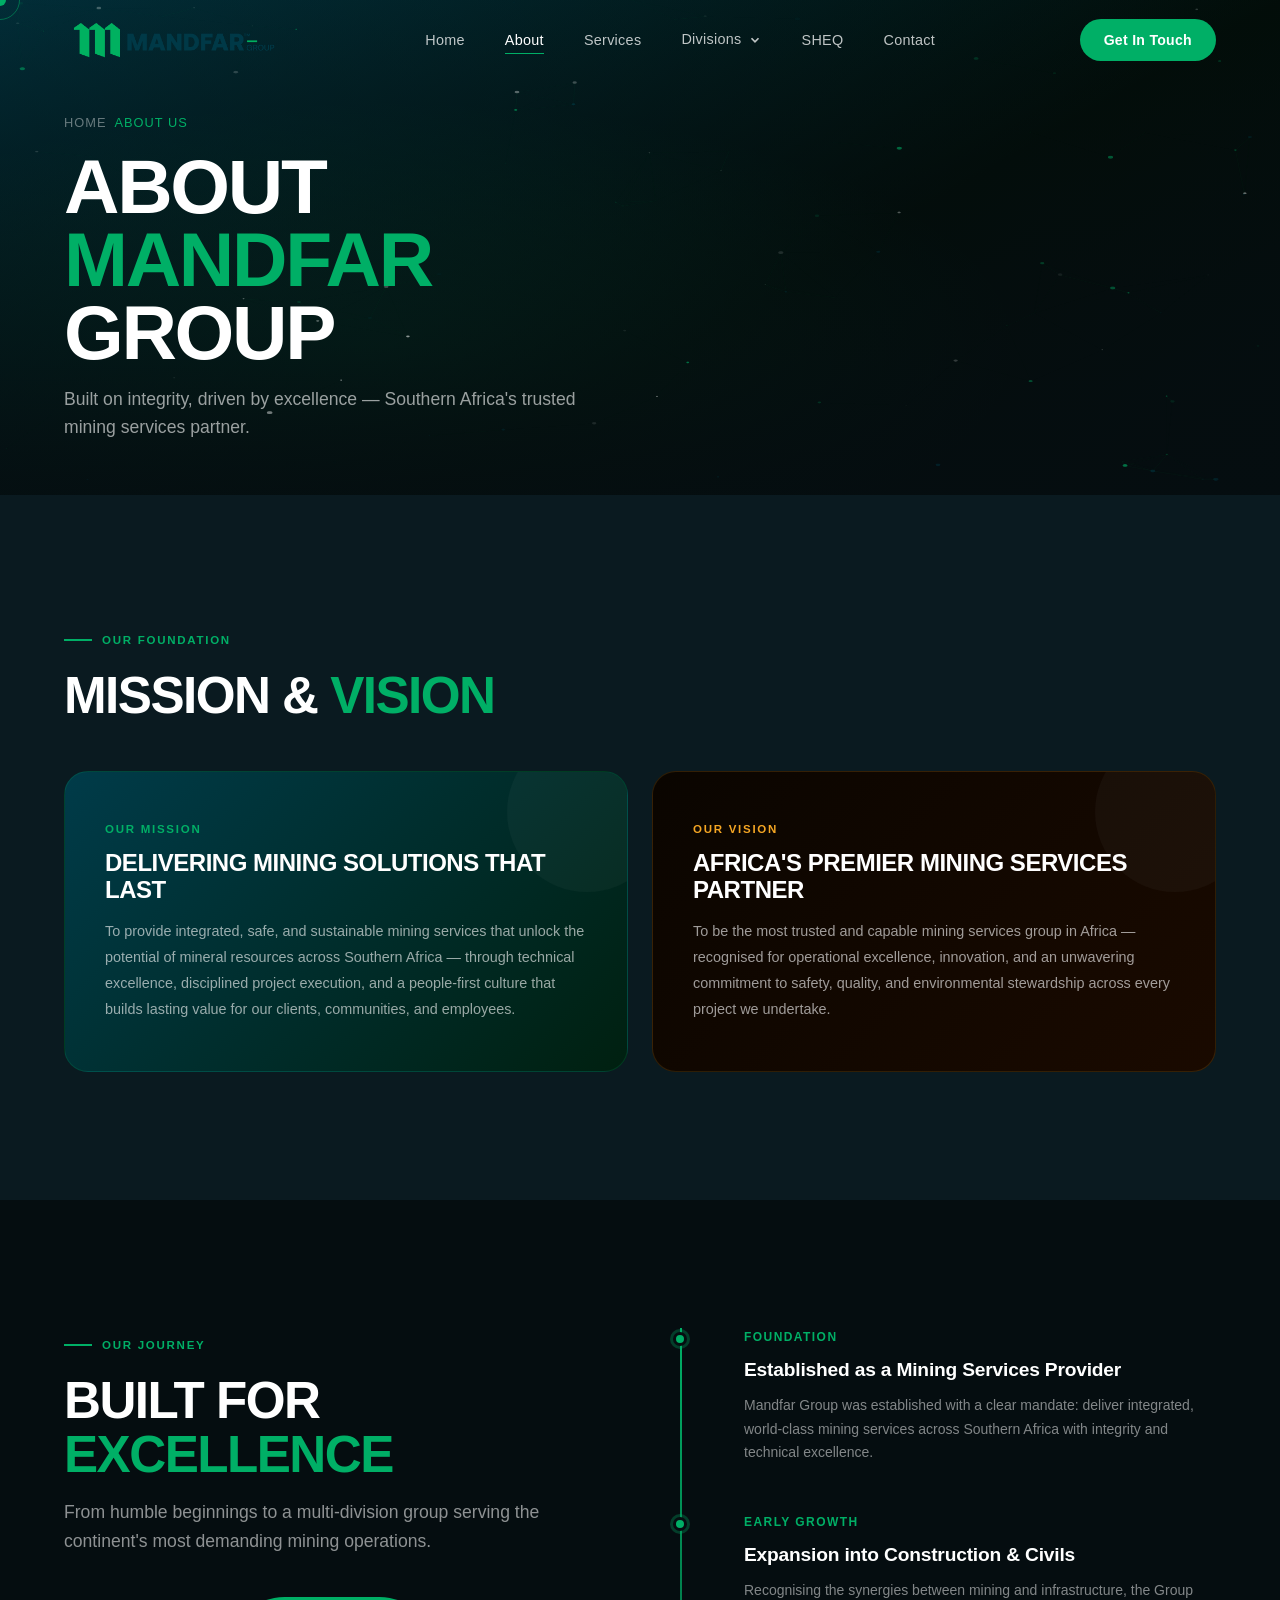
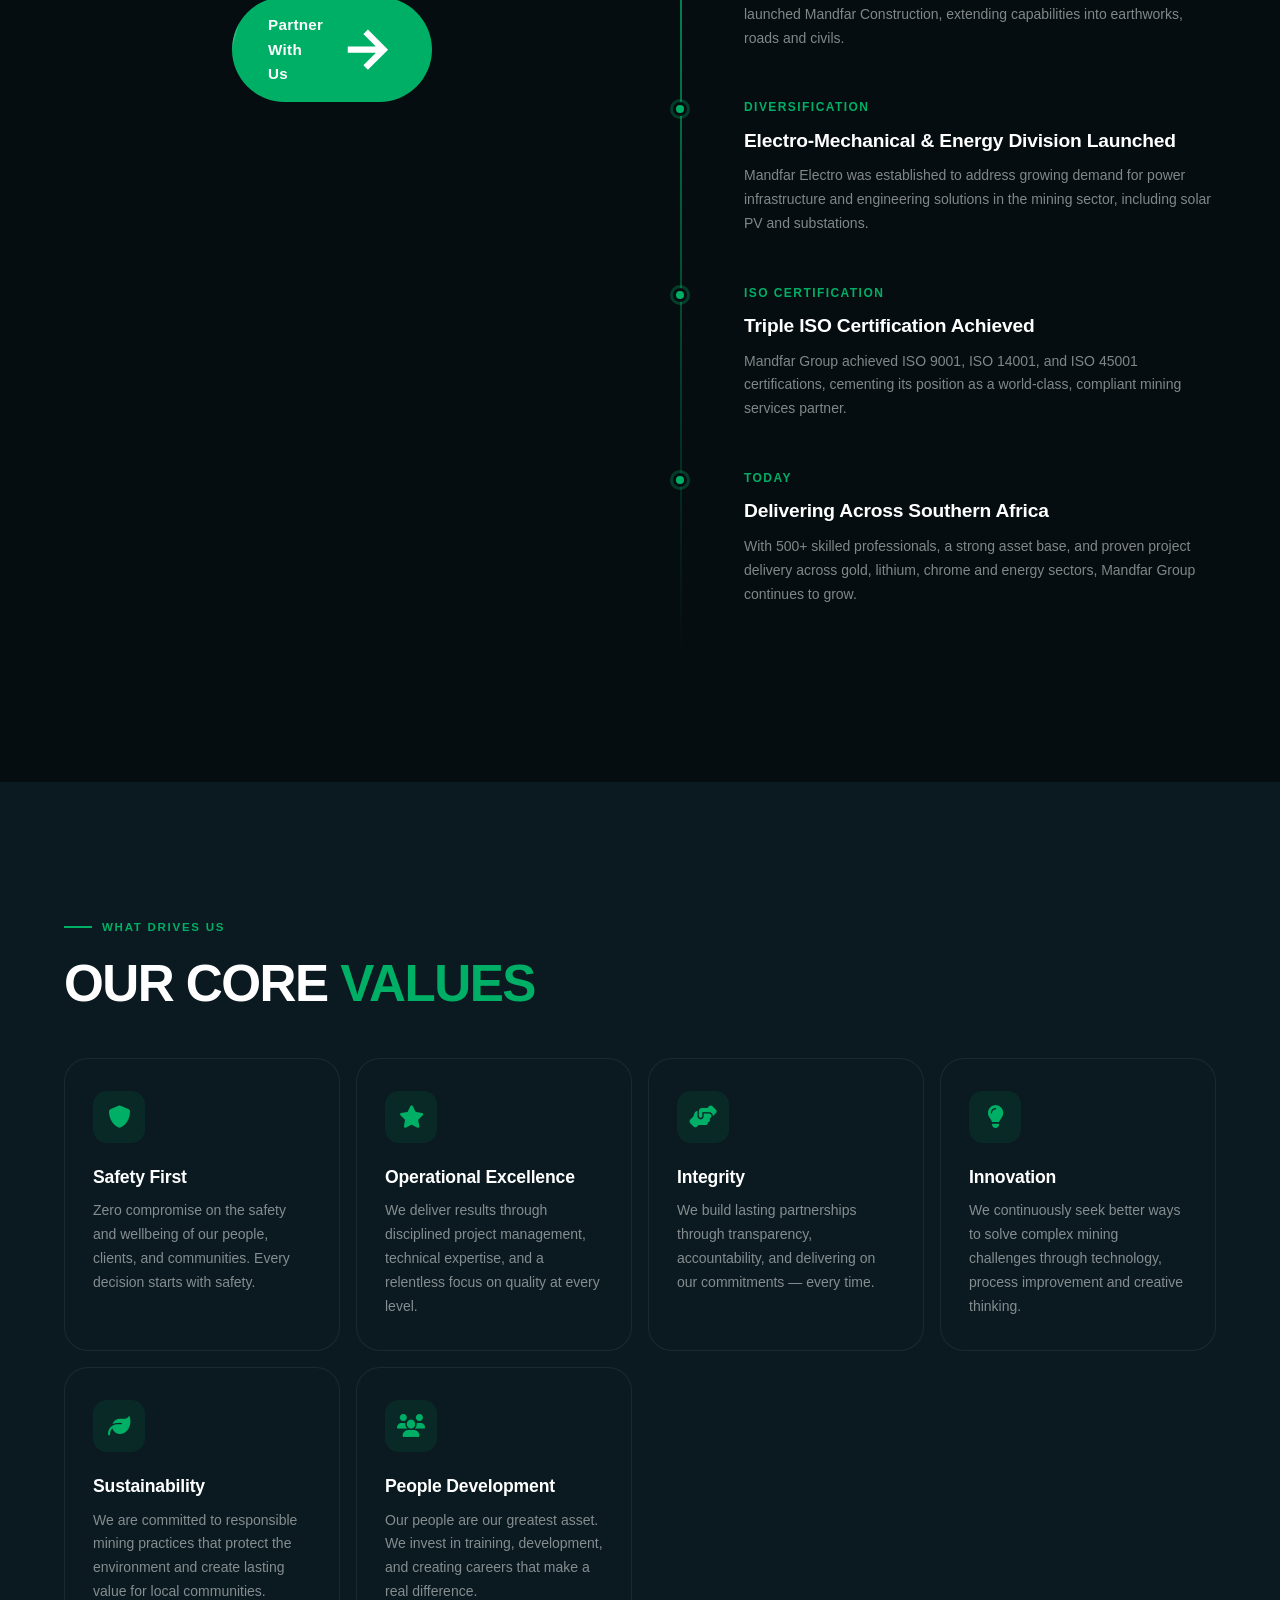
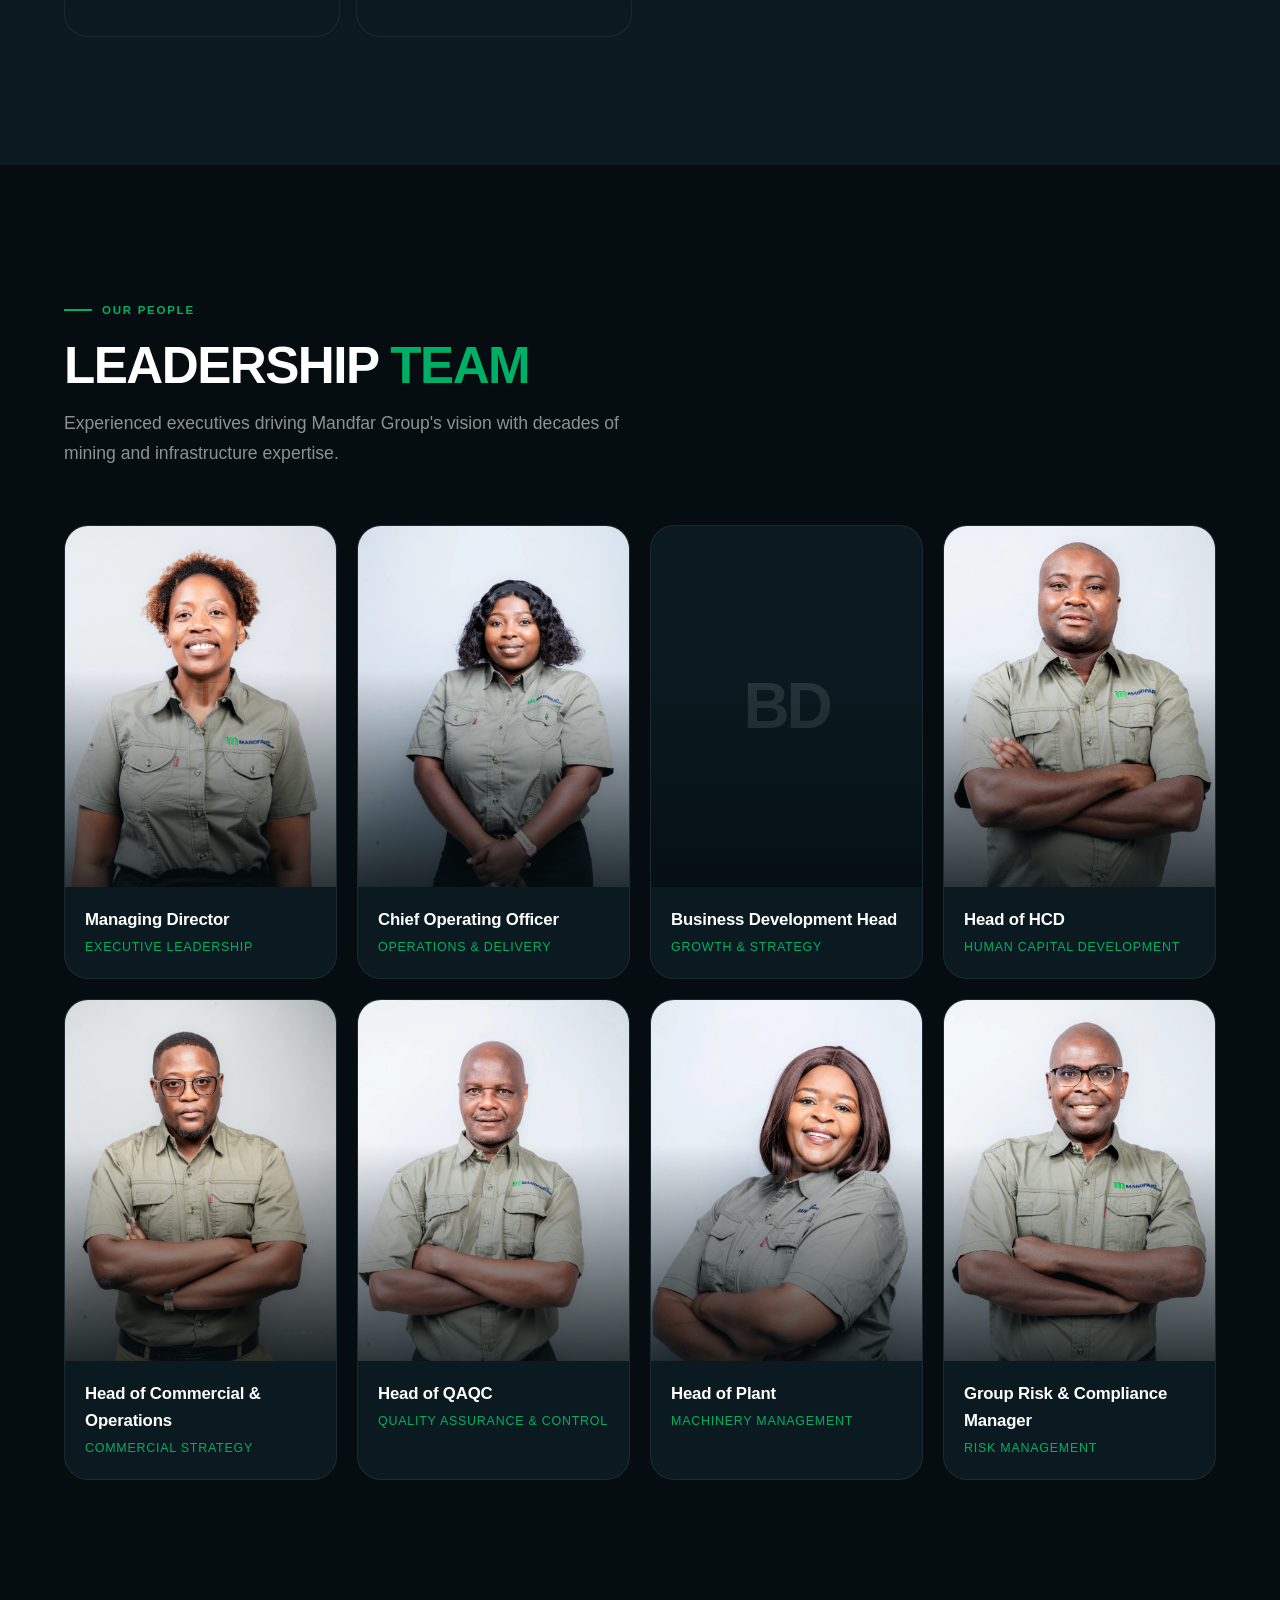
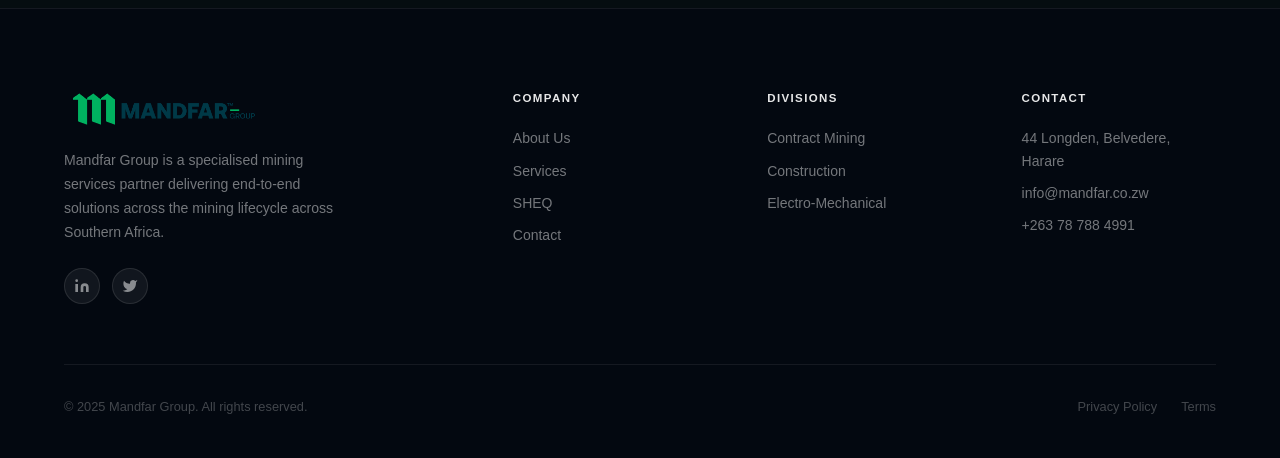
==== about.html @ 8144ec58 "Update about.html" ====
<!DOCTYPE html>
<html lang="en">
<head>
<meta charset="UTF-8"><meta name="viewport" content="width=device-width,initial-scale=1">
<title>About Mandfar Group — Our Story, Leadership & Vision</title>
<link rel="stylesheet" href="css/main.css">
<link rel="stylesheet" href="https://cdnjs.cloudflare.com/ajax/libs/font-awesome/6.5.1/css/all.min.css">
<style>
.team-photo-placeholder{background:linear-gradient(135deg,var(--teal) 0%,#010d06 100%);}
.team-photo-md{background:linear-gradient(135deg,#003B49 0%,#00AF66 100%);}
.team-photo-coo{background:linear-gradient(135deg,#1a0600 0%,#3d1200 100%);}
.team-photo-bd{background:linear-gradient(135deg,#000d1a 0%,#001f3d 100%);}
.team-photo-hcd{background:linear-gradient(135deg,#0a1a00 0%,#1a3010 100%);}
.team-photo-com{background:linear-gradient(135deg,#1a0a00 0%,#3d2000 100%);}
.team-photo-qaqc{background:linear-gradient(135deg,#00100a 0%,#002a1a 100%);}
.mission-vision{display:grid;grid-template-columns:1fr 1fr;gap:24px;margin-top:48px;}
.mv-card{border-radius:var(--radius-lg);padding:48px 40px;position:relative;overflow:hidden;}
.mv-card-mission{background:linear-gradient(135deg,var(--teal) 0%,#002010 100%);border:1px solid var(--border-color);}
.mv-card-vision{background:linear-gradient(135deg,#0a0500 0%,#1a0a00 100%);border:1px solid rgba(245,166,35,.15);}
.mv-card::before{content:'';position:absolute;top:-40px;right:-40px;width:160px;height:160px;border-radius:50%;background:rgba(255,255,255,.03);}
.mv-label{font-size:.72rem;font-weight:700;letter-spacing:.15em;text-transform:uppercase;margin-bottom:12px;}
.mv-card-mission .mv-label{color:var(--green);}
.mv-card-vision .mv-label{color:var(--gold);}
.mv-title{font-size:1.5rem;font-weight:900;letter-spacing:-.02em;text-transform:uppercase;margin-bottom:16px;line-height:1.1;}
.mv-text{font-size:.9rem;font-weight:300;color:rgba(255,255,255,.6);line-height:1.8;}
.about-timeline-wrap{display:grid;grid-template-columns:1fr 1fr;gap:80px;align-items:start;}
@media(max-width:900px){.mission-vision{grid-template-columns:1fr;}.about-timeline-wrap{grid-template-columns:1fr;}}
</style>
</head>
<body>
<div id="cursor"></div><div id="cursor-follower"></div>

<nav id="navbar">
  <a href="index.html" class="nav-logo"><img src="assets/mainlogo.png" alt="Mandfar Group"></a>
  <ul class="nav-links">
    <li><a href="index.html">Home</a></li>
    <li><a href="about.html" class="nav-active">About</a></li>
    <li><a href="services.html">Services</a></li>
    <li class="nav-dropdown">
      <a href="#">Divisions <svg viewBox="0 0 16 16" fill="none" stroke="currentColor" stroke-width="2"><path d="M4 6l4 4 4-4"/></svg></a>
      <div class="dropdown-menu">
        <a href="mining.html"><span class="dropdown-dot" style="background:var(--gold)"></span>Contract Mining</a>
        <a href="construction.html"><span class="dropdown-dot" style="background:var(--orange)"></span>Construction &amp; Civils</a>
        <a href="electro-mechanical.html"><span class="dropdown-dot" style="background:var(--blue)"></span>Electro-Mechanical</a>
      </div>
    </li>
    <li><a href="sheq.html">SHEQ</a></li>
    <li><a href="contact.html">Contact</a></li>
  </ul>
  <div class="nav-cta"><a href="contact.html" class="btn-nav">Get In Touch</a></div>
  <button class="hamburger" id="hamburger"><span></span><span></span><span></span></button>
</nav>
<nav class="mobile-nav" id="mobile-nav">
  <a href="index.html">Home</a><a href="about.html">About</a><a href="services.html">Services</a>
  <a href="mining.html">Contract Mining</a><a href="construction.html">Construction</a>
  <a href="electro-mechanical.html">Electro-Mechanical</a><a href="sheq.html">SHEQ</a><a href="contact.html">Contact</a>
</nav>

<!-- Page Hero -->
<div class="page-hero">
  <div class="page-hero-bg about-hero-bg"></div>
  <div class="page-hero-overlay"></div>
  <canvas id="hero-canvas"></canvas>
  <div class="page-hero-content">
    <div class="page-hero-breadcrumb">Home <span>About Us</span></div>
    <h1>About<br><span style="color:var(--green)">Mandfar</span><br>Group</h1>
    <p class="page-hero-sub">Built on integrity, driven by excellence — Southern Africa's trusted mining services partner.</p>
  </div>
</div>

<!-- Mission & Vision -->
<section class="section" style="background:var(--dark-2);">
  <div class="section-inner">
    <p class="section-label reveal">Our Foundation</p>
    <h2 class="section-title reveal delay-1">Mission &amp; <span class="accent">Vision</span></h2>
    <div class="mission-vision">
      <div class="mv-card mv-card-mission reveal delay-1">
        <div class="mv-label">Our Mission</div>
        <div class="mv-title">Delivering Mining Solutions That Last</div>
        <p class="mv-text">To provide integrated, safe, and sustainable mining services that unlock the potential of mineral resources across Southern Africa — through technical excellence, disciplined project execution, and a people-first culture that builds lasting value for our clients, communities, and employees.</p>
      </div>
      <div class="mv-card mv-card-vision reveal delay-2">
        <div class="mv-label" style="color:var(--gold)">Our Vision</div>
        <div class="mv-title">Africa's Premier Mining Services Partner</div>
        <p class="mv-text">To be the most trusted and capable mining services group in Africa — recognised for operational excellence, innovation, and an unwavering commitment to safety, quality, and environmental stewardship across every project we undertake.</p>
      </div>
    </div>
  </div>
</section>

<!-- Our Story / Timeline -->
<section class="section" style="background:var(--dark);">
  <div class="section-inner">
    <div class="about-timeline-wrap">
      <div>
        <p class="section-label reveal">Our Journey</p>
        <h2 class="section-title reveal delay-1">Built For <span class="accent">Excellence</span></h2>
        <p class="section-sub reveal delay-2">From humble beginnings to a multi-division group serving the continent's most demanding mining operations.</p>
        <div style="margin-top:40px;" class="reveal delay-3">
          <a href="contact.html" class="btn-primary">Partner With Us <svg class="btn-arrow" viewBox="0 0 24 24" fill="none" stroke="currentColor" stroke-width="2.5"><path d="M5 12h14M12 5l7 7-7 7"/></svg></a>
        </div>
      </div>
      <div class="timeline reveal-right">
        <div class="timeline-item">
          <div class="timeline-year">Foundation</div>
          <div class="timeline-title">Established as a Mining Services Provider</div>
          <div class="timeline-desc">Mandfar Group was established with a clear mandate: deliver integrated, world-class mining services across Southern Africa with integrity and technical excellence.</div>
        </div>
        <div class="timeline-item">
          <div class="timeline-year">Early Growth</div>
          <div class="timeline-title">Expansion into Construction &amp; Civils</div>
          <div class="timeline-desc">Recognising the synergies between mining and infrastructure, the Group launched Mandfar Construction, extending capabilities into earthworks, roads and civils.</div>
        </div>
        <div class="timeline-item">
          <div class="timeline-year">Diversification</div>
          <div class="timeline-title">Electro-Mechanical &amp; Energy Division Launched</div>
          <div class="timeline-desc">Mandfar Electro was established to address growing demand for power infrastructure and engineering solutions in the mining sector, including solar PV and substations.</div>
        </div>
        <div class="timeline-item">
          <div class="timeline-year">ISO Certification</div>
          <div class="timeline-title">Triple ISO Certification Achieved</div>
          <div class="timeline-desc">Mandfar Group achieved ISO 9001, ISO 14001, and ISO 45001 certifications, cementing its position as a world-class, compliant mining services partner.</div>
        </div>
        <div class="timeline-item">
          <div class="timeline-year">Today</div>
          <div class="timeline-title">Delivering Across Southern Africa</div>
          <div class="timeline-desc">With 500+ skilled professionals, a strong asset base, and proven project delivery across gold, lithium, chrome and energy sectors, Mandfar Group continues to grow.</div>
        </div>
      </div>
    </div>
  </div>
</section>

<!-- Values -->
<section class="section" style="background:var(--dark-2);">
  <div class="section-inner">
    <p class="section-label reveal">What Drives Us</p>
    <h2 class="section-title reveal delay-1">Our Core <span class="accent">Values</span></h2>
    <div class="values-grid" style="margin-top:48px;">
      <div class="value-card reveal delay-1">
        <div class="value-icon"><i class="fa-solid fa-shield" style="color: #00af66;"></i></div>
        <div class="value-title">Safety First</div>
        <p class="value-desc">Zero compromise on the safety and wellbeing of our people, clients, and communities. Every decision starts with safety.</p>
      </div>
      <div class="value-card reveal delay-2">
        <div class="value-icon"><i class="fa-solid fa-star" style="color: #00af66;"></i></div>
        <div class="value-title">Operational Excellence</div>
        <p class="value-desc">We deliver results through disciplined project management, technical expertise, and a relentless focus on quality at every level.</p>
      </div>
      <div class="value-card reveal delay-3">
        <div class="value-icon"><i class="fa-solid fa-hands-helping" style="color: #00af66;"></i></div>
        <div class="value-title">Integrity</div>
        <p class="value-desc">We build lasting partnerships through transparency, accountability, and delivering on our commitments — every time.</p>
      </div>
      <div class="value-card reveal delay-4">
        <div class="value-icon"><i class="fa-solid fa-lightbulb" style="color: #00af66;"></i></div>
        <div class="value-title">Innovation</div>
        <p class="value-desc">We continuously seek better ways to solve complex mining challenges through technology, process improvement and creative thinking.</p>
      </div>
      <div class="value-card reveal delay-1">
        <div class="value-icon"><i class="fa-solid fa-leaf" style="color: #00af66;"></i></div>
        <div class="value-title">Sustainability</div>
        <p class="value-desc">We are committed to responsible mining practices that protect the environment and create lasting value for local communities.</p>
      </div>
      <div class="value-card reveal delay-2">
        <div class="value-icon"><i class="fa-solid fa-users" style="color: #00af66;"></i></div>
        <div class="value-title">People Development</div>
        <p class="value-desc">Our people are our greatest asset. We invest in training, development, and creating careers that make a real difference.</p>
      </div>
    </div>
  </div>
</section>

<!-- Leadership -->
<section class="section" style="background:var(--dark);">
  <div class="section-inner">
    <p class="section-label reveal">Our People</p>
    <h2 class="section-title reveal delay-1">Leadership <span class="accent">Team</span></h2>
    <p class="section-sub reveal delay-2">Experienced executives driving Mandfar Group's vision with decades of mining and infrastructure expertise.</p>
    <div class="team-grid">
      <div class="team-card reveal delay-1">
        <div class="team-card-photo">
          <div class="team-card-photo-bg team-photo-md" style="background-image: url(assets/Winnie\ Manduku.webp);background-position: center;background-size: cover;">
            <div class="team-initial">MD</div>
          </div>
          <div class="team-card-photo-overlay"></div>
        </div>
        <div class="team-card-info">
          <div class="team-card-name">Managing Director</div>
          <div class="team-card-role">Executive Leadership</div>
        </div>
      </div>
      <div class="team-card reveal delay-2">
        <div class="team-card-photo">
          <div class="team-card-photo-bg team-photo-coo" style="background-image: url(assets/Ruvimbo\ Muskwe-Chief\ Operations\ Officer.webp);background-position: center;background-size: cover;">
            <div class="team-initial">COO</div>
          </div>
          <div class="team-card-photo-overlay"></div>
        </div>
        <div class="team-card-info">
          <div class="team-card-name">Chief Operating Officer</div>
          <div class="team-card-role">Operations &amp; Delivery</div>
        </div>
      </div>
      <div class="team-card reveal delay-3">
        <div class="team-card-photo">
          <div class="team-card-photo-bg team-photo-bd" style="background-image: url(assets/Frances-Clare\ Chikwanha.jpg);background-position: center;background-size: cover;">
            <div class="team-initial">BD</div>
          </div>
          <div class="team-card-photo-overlay"></div>
        </div>
        <div class="team-card-info">
          <div class="team-card-name">Business Development Head</div>
          <div class="team-card-role">Growth &amp; Strategy</div>
        </div>
      </div>
      <div class="team-card reveal delay-4">
        <div class="team-card-photo">
          <div class="team-card-photo-bg team-photo-hcd" style="background-image: url(assets/SimbarasheT\ MakumbeHeadofHumanCapitalDevelopmentandAdministration.webp);background-position: center;background-size: cover;">
            <div class="team-initial">HCD</div>
          </div>
          <div class="team-card-photo-overlay"></div>
        </div>
        <div class="team-card-info">
          <div class="team-card-name">Head of HCD</div>
          <div class="team-card-role">Human Capital Development</div>
        </div>
      </div>
      <div class="team-card reveal delay-1">
        <div class="team-card-photo">
          <div class="team-card-photo-bg team-photo-com" style="background-image: url(assets/Tamuka\ Mutiti-Head\ of\ Operations.webp);background-position: center;background-size: cover;">
            <div class="team-initial">HC</div>
          </div>
          <div class="team-card-photo-overlay"></div>
        </div>
        <div class="team-card-info">
          <div class="team-card-name">Head of Commercial &amp; Operations</div>
          <div class="team-card-role">Commercial Strategy</div>
        </div>
      </div>
      <div class="team-card reveal delay-2">
        <div class="team-card-photo">
          <div class="team-card-photo-bg team-photo-qaqc" style="background-image: url(assets/Gerald\ Choruma-Head\ of\ QAQC\ &\ Security.webp);background-position: center;background-size: cover;">
            <div class="team-initial">QA</div>
          </div>
          <div class="team-card-photo-overlay"></div>
        </div>
        <div class="team-card-info">
          <div class="team-card-name">Head of QAQC</div>
          <div class="team-card-role">Quality Assurance &amp; Control</div>
        </div>
      </div>
      <div class="team-card reveal delay-1">
        <div class="team-card-photo">
          <div class="team-card-photo-bg team-photo-com" style="background-image: url(assets/Fatima\ Muvhazhi-Head\ of\ Plant\ and\ Manufacturing.webp);background-position: center;background-size: cover;">
            <div class="team-initial">HP</div>
          </div>
          <div class="team-card-photo-overlay"></div>
        </div>
        <div class="team-card-info">
          <div class="team-card-name">Head of Plant</div>
          <div class="team-card-role">Machinery Management</div>
        </div>
      </div>
      <div class="team-card reveal delay-2">
        <div class="team-card-photo">
          <div class="team-card-photo-bg team-photo-qaqc" style="background-image: url(assets/Tawanda\ Utete-Risk\ and\ Compliance\ Manager.webp);background-position: center;background-size: cover;">
            <div class="team-initial">RC</div>
          </div>
          <div class="team-card-photo-overlay"></div>
        </div>
        <div class="team-card-info">
          <div class="team-card-name">Group Risk &amp; Compliance Manager</div>
          <div class="team-card-role">Risk Management</div>
        </div>
      </div>
    </div>
  </div>
    </div>
      
    </div>
  </div>
</section>

<!-- Footer -->
<footer>
  <div class="footer-inner">
    <div class="footer-top">
      <div class="footer-brand">
        <img src="assets/mainlogo.png" alt="Mandfar Group">
        <p>Mandfar Group is a specialised mining services partner delivering end-to-end solutions across the mining lifecycle across Southern Africa.</p>
        <div class="footer-social">
          <a href="#" class="social-link"><svg width="16" height="16" viewBox="0 0 24 24" fill="currentColor"><path d="M16 8a6 6 0 016 6v7h-4v-7a2 2 0 00-2-2 2 2 0 00-2 2v7h-4v-7a6 6 0 016-6zM2 9h4v12H2z"/><circle cx="4" cy="4" r="2"/></svg></a>
          <a href="#" class="social-link"><svg width="16" height="16" viewBox="0 0 24 24" fill="currentColor"><path d="M23 3a10.9 10.9 0 01-3.14 1.53 4.48 4.48 0 00-7.86 3v1A10.66 10.66 0 013 4s-4 9 5 13a11.64 11.64 0 01-7 2c9 5 20 0 20-11.5a4.5 4.5 0 00-.08-.83A7.72 7.72 0 0023 3z"/></svg></a>
        </div>
      </div>
      <div class="footer-col"><h4>Company</h4><a href="about.html">About Us</a><a href="services.html">Services</a><a href="sheq.html">SHEQ</a><a href="contact.html">Contact</a></div>
      <div class="footer-col"><h4>Divisions</h4><a href="mining.html">Contract Mining</a><a href="construction.html">Construction</a><a href="electro-mechanical.html">Electro-Mechanical</a></div>
      <div class="footer-col"><h4>Contact</h4><a href="#">44 Longden, Belvedere, Harare</a><a href="mailto:info@mandfar.co.zw">info@mandfar.co.zw</a><a href="tel:+263787884991">+263 78 788 4991</a></div>
    </div>
    <div class="footer-bottom">
      <p class="footer-copy">© 2025 Mandfar Group. All rights reserved.</p>
      <div class="footer-bottom-links"><a href="#">Privacy Policy</a><a href="#">Terms</a></div>
    </div>
  </div>
</footer>
<script src="js/canvas.js"></script><script src="js/main.js"></script>
</body></html>
---- css/main.css ----
/* ============================================
   MANDFAR GROUP — MAIN STYLESHEET
   ============================================ */

@font-face {
  font-family: 'Aeonik';
  src: url('../assets/fonnts_com-Aeonik_Light.ttf') format('truetype');
  font-weight: 300; font-style: normal;
}
@font-face {
  font-family: 'Aeonik';
  src: url('../assets/fonnts_com-Aeonik_Regular.ttf') format('truetype');
  font-weight: 400; font-style: normal;
}
@font-face {
  font-family: 'Aeonik';
  src: url('../assets/fonnts_com-Aeonik_Bold.ttf') format('truetype');
  font-weight: 700; font-style: normal;
}
@font-face {
  font-family: 'Aeonik';
  src: url('../assets/fonnts_com-Aeonik_Black.ttf') format('truetype');
  font-weight: 900; font-style: normal;
}

:root {
  --green:#00AF66;--green-light:#00D67D;--green-dark:#007A47;
  --teal:#003B49;--teal-light:#005266;
  --dark:#050D10;--dark-2:#0A1A20;--dark-3:#0F2530;
  --white:#FFFFFF;--off-white:#EEF4F2;
  --gray:#8AA4AC;--gray-light:#BDD0D5;
  --gold:#F5A623;--orange:#E06325;--blue:#0099D6;
  --border-color:rgba(0,175,102,0.18);--border-dim:rgba(255,255,255,0.07);
  --nav-h:80px;--pad-x:clamp(20px,5vw,80px);--section-gap:clamp(80px,10vw,140px);
  --radius:12px;--radius-lg:24px;
  --ease-out:cubic-bezier(0.0,0.0,0.2,1);--ease-in-out:cubic-bezier(0.4,0.0,0.2,1);
  --spring:cubic-bezier(0.34,1.56,0.64,1);
  --shadow-glow:0 0 40px rgba(0,175,102,0.25);--shadow-card:0 20px 60px rgba(0,0,0,0.4);
}

*,*::before,*::after{box-sizing:border-box;margin:0;padding:0;}
html{scroll-behavior:smooth;font-size:16px;-webkit-text-size-adjust:100%;}
body{font-family:'Aeonik','Helvetica Neue',Arial,sans-serif;background:var(--dark);color:var(--white);line-height:1.6;overflow-x:hidden;cursor:none;}
img{display:block;max-width:100%;}
a{color:inherit;text-decoration:none;}
ul{list-style:none;}
button{cursor:none;font-family:inherit;border:none;background:none;}
input,textarea,select{font-family:inherit;}

/* Cursor */
#cursor{position:fixed;width:12px;height:12px;background:var(--green);border-radius:50%;pointer-events:none;z-index:9999;transform:translate(-50%,-50%);transition:transform .1s,width .3s var(--spring),height .3s var(--spring),background .3s;}
#cursor-follower{position:fixed;width:40px;height:40px;border:1.5px solid rgba(0,175,102,.5);border-radius:50%;pointer-events:none;z-index:9998;transform:translate(-50%,-50%);transition:transform .15s var(--ease-out),width .4s var(--spring),height .4s var(--spring),border-color .3s;}
body.cursor-hover #cursor{width:8px;height:8px;background:var(--white);}
body.cursor-hover #cursor-follower{width:60px;height:60px;border-color:var(--green);}

/* Loader */
#page-loader{position:fixed;inset:0;background:var(--dark);z-index:10000;display:flex;align-items:center;justify-content:center;flex-direction:column;gap:24px;transition:opacity .6s var(--ease-out),visibility .6s;}
#page-loader.loaded{opacity:0;visibility:hidden;}
.loader-logo{width:200px;opacity:0;animation:loaderFadeIn .8s .3s var(--ease-out) forwards;}
.loader-bar-wrap{width:200px;height:2px;background:rgba(255,255,255,.1);border-radius:2px;overflow:hidden;opacity:0;animation:loaderFadeIn .6s .6s ease forwards;}
.loader-bar{height:100%;background:linear-gradient(90deg,var(--green),var(--green-light));width:0;animation:loaderProgress 1.2s .8s var(--ease-in-out) forwards;}
@keyframes loaderFadeIn{to{opacity:1;}}
@keyframes loaderProgress{to{width:100%;}}

/* Nav */
#navbar{position:fixed;top:0;left:0;right:0;height:var(--nav-h);z-index:1000;transition:background .4s,backdrop-filter .4s,box-shadow .4s;padding:0 var(--pad-x);display:flex;align-items:center;justify-content:space-between;}
#navbar.scrolled{background:rgba(5,13,16,.92);backdrop-filter:blur(20px);-webkit-backdrop-filter:blur(20px);box-shadow:0 1px 0 var(--border-dim);}
.nav-logo img{height:44px;width:auto;}
.nav-links{display:flex;align-items:center;gap:8px;list-style:none;}
.nav-links a{padding:8px 16px;font-size:.9rem;font-weight:500;letter-spacing:.02em;color:rgba(255,255,255,.75);transition:color .2s;position:relative;}
.nav-links a::after{content:'';position:absolute;bottom:2px;left:16px;right:16px;height:1.5px;background:var(--green);transform:scaleX(0);transform-origin:left;transition:transform .3s var(--ease-out);}
.nav-links a:hover{color:var(--white);}
.nav-links a:hover::after{transform:scaleX(1);}
.nav-links .nav-active::after{transform:scaleX(1);}
.nav-links .nav-active{color:var(--white);}

/* Dropdown */
.nav-dropdown{position:relative;}
.nav-dropdown>a{display:flex;align-items:center;gap:6px;}
.nav-dropdown>a svg{width:14px;height:14px;transition:transform .3s;}
.nav-dropdown:hover>a svg{transform:rotate(180deg);}
.dropdown-menu{position:absolute;top:calc(100% + 8px);left:50%;transform:translateX(-50%) translateY(8px);background:rgba(10,26,32,.98);backdrop-filter:blur(20px);border:1px solid var(--border-dim);border-radius:var(--radius);padding:8px;min-width:220px;opacity:0;visibility:hidden;transition:opacity .3s,transform .3s var(--spring),visibility .3s;pointer-events:none;}
.nav-dropdown:hover .dropdown-menu{opacity:1;visibility:visible;transform:translateX(-50%) translateY(0);pointer-events:all;}
.dropdown-menu a{display:flex;align-items:center;gap:12px;padding:12px 16px;border-radius:8px;font-size:.88rem;color:rgba(255,255,255,.7);transition:background .2s,color .2s;white-space:nowrap;}
.dropdown-menu a:hover{background:rgba(0,175,102,.1);color:var(--white);}
.dropdown-menu a::after{display:none;}
.dropdown-dot{width:8px;height:8px;border-radius:50%;flex-shrink:0;}

.nav-cta{display:flex;align-items:center;gap:16px;}
.btn-nav{padding:10px 24px;background:var(--green);color:var(--white) !important;border-radius:100px;font-size:.88rem;font-weight:600;letter-spacing:.02em;transition:background .2s,transform .2s var(--spring),box-shadow .2s !important;}
.btn-nav:hover{background:var(--green-light) !important;transform:translateY(-1px);box-shadow:0 8px 24px rgba(0,175,102,.35) !important;}
.btn-nav::after{display:none !important;}

.hamburger{display:none;flex-direction:column;justify-content:center;width:36px;height:36px;gap:5px;cursor:none;}
.hamburger span{display:block;height:2px;background:var(--white);transition:transform .3s,opacity .3s;transform-origin:center;}
.hamburger.open span:nth-child(1){transform:translateY(7px) rotate(45deg);}
.hamburger.open span:nth-child(2){opacity:0;}
.hamburger.open span:nth-child(3){transform:translateY(-7px) rotate(-45deg);}
.mobile-nav{position:fixed;inset:0;top:var(--nav-h);background:rgba(5,13,16,.98);backdrop-filter:blur(20px);z-index:999;display:flex;flex-direction:column;align-items:center;justify-content:center;gap:8px;opacity:0;visibility:hidden;transition:opacity .4s,visibility .4s;}
.mobile-nav.open{opacity:1;visibility:visible;}
.mobile-nav a{font-size:1.5rem;font-weight:700;letter-spacing:-.02em;color:rgba(255,255,255,.6);padding:12px 24px;transition:color .2s;}
.mobile-nav a:hover{color:var(--green);}

/* Hero */
.hero{position:relative;height:100vh;min-height:700px;display:flex;flex-direction:column;justify-content:flex-end;padding:0 var(--pad-x) clamp(60px,8vh,100px);overflow:hidden;background-image: url('assets/hero.jpg');}
#hero-canvas{position:absolute;inset:0;width:100%;height:100%;}
.hero-bg{position:absolute;inset:0;background:linear-gradient(150deg,#020C10 0%,var(--teal) 40%,#012018 70%,#050D10 100%);}
.hero-bg::before{content:'';position:absolute;inset:0;background:radial-gradient(ellipse 60% 60% at 70% 50%,rgba(0,175,102,.12) 0%,transparent 70%);}
.hero-overlay{position:absolute;inset:0;background:linear-gradient(to bottom,transparent 50%,rgba(5,13,16,.95) 100%);}
.hero-content{position:relative;z-index:2;max-width:900px;}
.hero-tag{display:inline-flex;align-items:center;gap:8px;padding:6px 14px 6px 8px;background:rgba(0,175,102,.12);border:1px solid rgba(0,175,102,.3);border-radius:100px;font-size:.78rem;font-weight:600;letter-spacing:.1em;text-transform:uppercase;color:var(--green);margin-bottom:28px;opacity:0;animation:heroFadeUp .8s 1.4s var(--ease-out) forwards;}
.hero-tag-dot{width:6px;height:6px;border-radius:50%;background:var(--green);animation:pulse 2s infinite;}
.hero-title{font-size:clamp(2.3rem,5vw,3.5rem);font-weight:900;line-height:.96;letter-spacing:-.03em;text-transform:uppercase;margin-bottom:28px;overflow:hidden;}
.hero-title-line{display:block;overflow:hidden;}
.hero-title-line span{display:block;opacity:0;transform:translateY(100%);animation:heroSlideUp .9s var(--ease-out) forwards;}
.hero-title-line:nth-child(1) span{animation-delay:1.6s;}
.hero-title-line:nth-child(2) span{animation-delay:1.75s;}
.hero-title-line:nth-child(3) span{animation-delay:1.9s;}
.hero-title .accent{color:var(--green);}
.hero-desc{font-size:clamp(.95rem,1.5vw,1.15rem);font-weight:300;color:rgba(255,255,255,.65);max-width:540px;line-height:1.7;margin-bottom:40px;opacity:0;animation:heroFadeUp .8s 2.1s var(--ease-out) forwards;}
.hero-actions{display:flex;align-items:center;gap:16px;flex-wrap:wrap;opacity:0;animation:heroFadeUp .8s 2.25s var(--ease-out) forwards;}
.hero-scroll{position:absolute;bottom:32px;right:var(--pad-x);z-index:2;display:flex;flex-direction:column;align-items:center;gap:10px;opacity:0;animation:heroFadeUp .8s 2.5s var(--ease-out) forwards;}
.hero-scroll span{font-size:.7rem;font-weight:600;letter-spacing:.15em;text-transform:uppercase;color:rgba(255,255,255,.4);writing-mode:vertical-rl;}
.hero-scroll-line{width:1px;height:60px;background:linear-gradient(to bottom,rgba(255,255,255,.4),transparent);animation:scrollPulse 2s infinite;}
.hero-stats{position:absolute;right:var(--pad-x);top:50%;transform:translateY(-50%);z-index:2;display:flex;flex-direction:column;gap:32px;opacity:0;animation:heroFadeRight .8s 2.3s var(--ease-out) forwards;}
.hero-stat{text-align:right;}
.hero-stat-num{font-size:2.2rem;font-weight:900;line-height:1;letter-spacing:-.03em;color:var(--white);}
.hero-stat-num .stat-accent{color:var(--green);}
.hero-stat-label{font-size:.72rem;font-weight:500;letter-spacing:.08em;text-transform:uppercase;color:rgba(255,255,255,.4);margin-top:4px;}

@keyframes heroFadeUp{from{opacity:0;transform:translateY(20px);}to{opacity:1;transform:translateY(0);}}
@keyframes heroFadeRight{from{opacity:0;transform:translate(20px,-50%);}to{opacity:1;transform:translate(0,-50%);}}
@keyframes heroSlideUp{from{opacity:0;transform:translateY(100%);}to{opacity:1;transform:translateY(0);}}
@keyframes scrollPulse{0%,100%{opacity:.4;transform:scaleY(1);}50%{opacity:1;transform:scaleY(1.2);}}
@keyframes pulse{0%,100%{opacity:1;transform:scale(1);}50%{opacity:.5;transform:scale(.8);}}

/* Buttons */
.btn-primary{display:inline-flex;align-items:center;gap:10px;padding:16px 36px;background:var(--green);color:var(--white);border-radius:100px;font-size:.95rem;font-weight:700;letter-spacing:.02em;transition:background .25s,transform .25s var(--spring),box-shadow .25s;position:relative;overflow:hidden;}
.btn-primary::before{content:'';position:absolute;inset:0;background:rgba(255,255,255,.15);transform:translateX(-100%) skewX(-15deg);transition:transform .5s var(--ease-out);}
.btn-primary:hover::before{transform:translateX(110%) skewX(-15deg);}
.btn-primary:hover{background:var(--green-dark);transform:translateY(-2px);box-shadow:0 16px 40px rgba(0,175,102,.4);}
.btn-outline{display:inline-flex;align-items:center;gap:10px;padding:15px 35px;border:1.5px solid rgba(255,255,255,.25);color:var(--white);border-radius:100px;font-size:.95rem;font-weight:600;letter-spacing:.02em;transition:border-color .25s,background .25s,transform .25s var(--spring);}
.btn-outline:hover{border-color:var(--green);background:rgba(0,175,102,.08);transform:translateY(-2px);}

/* Sections */
.section{padding:var(--section-gap) var(--pad-x);}
.section-inner{max-width:1320px;margin:0 auto;}
.section-label{display:inline-flex;align-items:center;gap:10px;font-size:.72rem;font-weight:700;letter-spacing:.15em;text-transform:uppercase;color:var(--green);margin-bottom:20px;}
.section-label::before{content:'';width:28px;height:2px;background:var(--green);}
.section-title{font-size:clamp(2rem,4vw,3.5rem);font-weight:900;line-height:1.05;letter-spacing:-.03em;text-transform:uppercase;}
.section-title .accent{color:var(--green);}
.section-sub{font-size:clamp(.95rem,1.4vw,1.1rem);font-weight:300;color:rgba(255,255,255,.55);line-height:1.7;max-width:560px;margin-top:16px;}

/* About Strip */
.about-strip{background:var(--dark-2);border-top:1px solid var(--border-dim);border-bottom:1px solid var(--border-dim);}
.about-strip-inner{max-width:1320px;margin:0 auto;display:grid;grid-template-columns:1fr 1fr;gap:80px;align-items:center;}
.about-strip-text p{font-size:1rem;font-weight:300;color:rgba(255,255,255,.6);line-height:1.8;margin-bottom:16px;}
.about-strip-stats{display:grid;grid-template-columns:1fr 1fr;gap:2px;margin-top:40px;}
.stat-card{background:rgba(0,175,102,.06);border:1px solid var(--border-color);border-radius:12px;padding:24px;transition:background .3s,transform .3s var(--spring);}
.stat-card:hover{background:rgba(0,175,102,.1);transform:translateY(-2px);}
.stat-card-num{font-size:2.4rem;font-weight:900;line-height:1;letter-spacing:-.03em;color:var(--green);margin-bottom:6px;}
.stat-card-label{font-size:.8rem;font-weight:500;color:rgba(255,255,255,.5);text-transform:uppercase;letter-spacing:.06em;}
.about-strip-visual{position:relative;border-radius:var(--radius-lg);overflow:hidden;aspect-ratio:4/3;}
.about-visual-bg{position:absolute;inset:0;background:linear-gradient(135deg,var(--teal) 0%,#00190F 100%);height: 100%;}
.about-visual-bg img{width:100%;height:100%;object-fit:cover;object-position:center;}
.about-visual-grid{position:absolute;inset:0;background-image:linear-gradient(rgba(0,175,102,.08) 1px,transparent 1px),linear-gradient(90deg,rgba(0,175,102,.08) 1px,transparent 1px);background-size:40px 40px;}
.about-visual-content{position:relative;z-index:1;height:100%;display:flex;flex-direction:column;justify-content:flex-end;padding:40px;}
.about-visual-badge{display:inline-flex;align-items:center;gap:8px;padding:8px 16px;background:rgba(0,175,102,.2);border:1px solid rgba(0,175,102,.4);border-radius:100px;font-size:.8rem;font-weight:600;color:var(--green);margin-bottom:16px;width:fit-content;}
.about-visual-text{font-size:1.6rem;font-weight:900;line-height:1.15;letter-spacing:-.02em;text-transform:uppercase;}
.about-visual-sub{font-size:.85rem;color:rgba(255,255,255,.5);margin-top:8px;}

/* Divisions */
.divisions-section{background:var(--dark);}
.divisions-grid{display:grid;grid-template-columns:repeat(3,1fr);gap:24px;margin-top:60px;}
.division-card{position:relative;border-radius:var(--radius-lg);overflow:hidden;aspect-ratio:3/4;cursor:none;transition:transform .4s var(--spring),box-shadow .4s;}
.division-card:hover{transform:translateY(-8px);box-shadow:0 40px 80px rgba(0,0,0,.5);}
.division-bg{position:absolute;inset:0;transition:transform .6s var(--ease-out);}
.division-card:hover .division-bg{transform:scale(1.05);}
.division-bg-img{position:absolute;inset:0;background-size:cover;background-position:center; height:100%;}
.division-bg-img img{width:100%;height:100%;object-fit:cover;object-position:center;}
.division-bg-overlay{position:absolute;inset:0;background:linear-gradient(to top,rgba(5,13,16,.97) 0%,rgba(5,13,16,.5) 60%,transparent 100%);transition:opacity .4s;}
.division-card:hover .division-bg-overlay{background:linear-gradient(to top,rgba(5,13,16,.98) 0%,rgba(5,13,16,.65) 70%,rgba(5,13,16,.2) 100%);}
.division-mining .division-bg-img{background:radial-gradient(ellipse at 30% 30%,rgba(245,166,35,.25) 0%,transparent 50%),radial-gradient(ellipse at 70% 70%,rgba(0,175,102,.15) 0%,transparent 40%),linear-gradient(145deg,#1a0d00 0%,#3d2200 30%,#0d1a0a 60%,var(--teal) 100%);}
.division-construction .division-bg-img{background:radial-gradient(ellipse at 60% 30%,rgba(224,99,37,.25) 0%,transparent 50%),linear-gradient(145deg,#1a0800 0%,#3d1500 30%,#1a1000 60%,#0a1520 100%);}
.division-electro .division-bg-img{background:radial-gradient(ellipse at 50% 20%,rgba(0,153,214,.3) 0%,transparent 50%),linear-gradient(145deg,#000d1a 0%,#001f3d 30%,#001320 60%,#050D10 100%);}
.division-pattern{position:absolute;inset:0;z-index:1;opacity:.05;}
.division-mining .division-pattern{background-image:repeating-linear-gradient(60deg,transparent,transparent 20px,rgba(245,166,35,.6) 20px,rgba(245,166,35,.6) 21px),repeating-linear-gradient(-60deg,transparent,transparent 20px,rgba(245,166,35,.6) 20px,rgba(245,166,35,.6) 21px);}
.division-construction .division-pattern{background-image:linear-gradient(rgba(224,99,37,.5) 1px,transparent 1px),linear-gradient(90deg,rgba(224,99,37,.5) 1px,transparent 1px);background-size:30px 30px;}
.division-electro .division-pattern{background-image:radial-gradient(rgba(0,153,214,.6) 1px,transparent 1px);background-size:24px 24px;}
.division-content{position:absolute;inset:0;z-index:3;display:flex;flex-direction:column;justify-content:flex-end;padding:36px 32px;}
.division-logo{position:absolute;top:28px;left:28px;height:28px;z-index:4;opacity:.85;transition:opacity .3s;}
.division-card:hover .division-logo{opacity:1;}
.division-tag{display:inline-flex;align-items:center;gap:6px;padding:4px 12px;border-radius:100px;font-size:.72rem;font-weight:700;letter-spacing:.1em;text-transform:uppercase;margin-bottom:12px;width:fit-content;}
.division-mining .division-tag{background:rgba(245,166,35,.15);color:var(--gold);border:1px solid rgba(245,166,35,.3);}
.division-construction .division-tag{background:rgba(224,99,37,.15);color:var(--orange);border:1px solid rgba(224,99,37,.3);}
.division-electro .division-tag{background:rgba(0,153,214,.15);color:var(--blue);border:1px solid rgba(0,153,214,.3);}
.division-title{font-size:1.7rem;font-weight:900;line-height:1.1;letter-spacing:-.02em;text-transform:uppercase;margin-bottom:12px;}
.division-desc{font-size:.87rem;font-weight:300;color:rgba(255,255,255,.55);line-height:1.65;max-height:0;overflow:hidden;transition:max-height .5s var(--ease-out),opacity .4s;opacity:0;}
.division-card:hover .division-desc{max-height:120px;opacity:1;}
.division-services{display:flex;flex-wrap:wrap;gap:6px;margin-top:16px;max-height:0;overflow:hidden;transition:max-height .5s .1s var(--ease-out),opacity .4s .1s;opacity:0;}
.division-card:hover .division-services{max-height:80px;opacity:1;}
.division-service-tag{padding:3px 10px;background:rgba(255,255,255,.08);border-radius:100px;font-size:.72rem;font-weight:500;color:rgba(255,255,255,.6);}
.division-cta{display:flex;align-items:center;gap:10px;margin-top:24px;font-size:.85rem;font-weight:700;letter-spacing:.04em;text-transform:uppercase;color:var(--green);transition:gap .3s var(--spring);}
.division-card:hover .division-cta{gap:16px;}
.division-cta-arrow{width:32px;height:32px;border-radius:50%;border:1.5px solid var(--green);display:flex;align-items:center;justify-content:center;transition:background .3s,transform .3s var(--spring);}
.division-card:hover .division-cta-arrow{background:var(--green);transform:rotate(45deg);}

/* ISO */
.iso-section{background:linear-gradient(135deg,var(--teal) 0%,var(--dark-2) 100%);position:relative;overflow:hidden;}
.iso-section::before{content:'';position:absolute;inset:0;background-image:radial-gradient(rgba(0,175,102,.06) 1px,transparent 1px);background-size:32px 32px;}
.iso-inner{position:relative;z-index:1;display:grid;grid-template-columns:1fr 2fr;gap:80px;align-items:center;}
.iso-heading p{font-size:1rem;font-weight:300;color:rgba(255,255,255,.6);line-height:1.7;margin-top:16px;}
.iso-cards{display:grid;grid-template-columns:repeat(3,1fr);gap:16px;}
.iso-card{background:rgba(255,255,255,.05);border:1px solid rgba(255,255,255,.1);border-radius:var(--radius-lg);padding:32px 24px;transition:background .3s,transform .3s var(--spring),border-color .3s;text-align:center;}
.iso-card:hover{background:rgba(0,175,102,.1);border-color:rgba(0,175,102,.3);transform:translateY(-4px);}
.iso-badge{width:64px;height:64px;border-radius:50%;background:rgba(0,175,102,.15);border:2px solid var(--green);display:flex;align-items:center;justify-content:center;margin:0 auto 16px;font-size:1.6rem;}
.iso-num{font-size:1.4rem;font-weight:900;letter-spacing:-.02em;color:var(--green);margin-bottom:6px;}
.iso-name{font-size:.82rem;font-weight:600;text-transform:uppercase;letter-spacing:.05em;color:rgba(255,255,255,.8);margin-bottom:12px;}
.iso-desc{font-size:.8rem;font-weight:300;color:rgba(255,255,255,.5);line-height:1.6;}

/* Partners */
.partners-section{background:var(--dark);overflow:hidden;}
.partners-track-wrap{position:relative;margin-top:48px;overflow:hidden;}
.partners-track-wrap::before,.partners-track-wrap::after{content:'';position:absolute;top:0;bottom:0;width:120px;z-index:2;}
.partners-track-wrap::before{left:0;background:linear-gradient(to right,var(--dark),transparent);}
.partners-track-wrap::after{right:0;background:linear-gradient(to left,var(--dark),transparent);}
.partners-track{display:flex;gap:48px;animation:partnerScroll 50s linear infinite;width:max-content;}
.partners-track:hover{animation-play-state:paused;}
.partner-placeholder{height:48px;display:flex;align-items:center;padding:0 24px;background:rgba(255,255,255,.04);border:1px solid rgba(255,255,255,.08);border-radius:10px;font-size:.78rem;font-weight:700;letter-spacing:.1em;text-transform:uppercase;color:rgba(255,255,255,.3);white-space:nowrap;flex-shrink:0;transition:background .3s,color .3s,border-color .3s;}
.partner-placeholder:hover{background:rgba(0,175,102,.08);color:rgba(255,255,255,.6);border-color:rgba(0,175,102,.2);}
@keyframes partnerScroll{from{transform:translateX(0);}to{transform:translateX(-50%);}}

/* Footer */
footer{background:#030810;border-top:1px solid var(--border-dim);padding:80px var(--pad-x) 40px;}
.footer-inner{max-width:1320px;margin:0 auto;}
.footer-top{display:grid;grid-template-columns:2fr 1fr 1fr 1fr;gap:60px;padding-bottom:60px;border-bottom:1px solid var(--border-dim);}
.footer-brand img{height:40px;margin-bottom:20px;}
.footer-brand p{font-size:.88rem;font-weight:300;color:rgba(255,255,255,.45);line-height:1.7;max-width:280px;margin-bottom:24px;}
.footer-social{display:flex;gap:12px;}
.social-link{width:36px;height:36px;border-radius:50%;background:rgba(255,255,255,.06);border:1px solid rgba(255,255,255,.1);display:flex;align-items:center;justify-content:center;color:rgba(255,255,255,.5);transition:background .3s,border-color .3s,color .3s,transform .3s var(--spring);}
.social-link:hover{background:rgba(0,175,102,.15);border-color:var(--green);color:var(--green);transform:translateY(-2px);}
.footer-col h4{font-size:.72rem;font-weight:700;letter-spacing:.12em;text-transform:uppercase;color:rgba(255,255,255,.9);margin-bottom:20px;}
.footer-col a{display:block;font-size:.875rem;font-weight:300;color:rgba(255,255,255,.45);margin-bottom:10px;transition:color .2s,transform .2s;}
.footer-col a:hover{color:var(--green);transform:translateX(4px);}
.footer-bottom{display:flex;justify-content:space-between;align-items:center;padding-top:32px;flex-wrap:wrap;gap:16px;}
.footer-copy{font-size:.8rem;font-weight:300;color:rgba(255,255,255,.25);}
.footer-bottom-links{display:flex;gap:24px;}
.footer-bottom-links a{font-size:.8rem;font-weight:300;color:rgba(255,255,255,.25);transition:color .2s;}
.footer-bottom-links a:hover{color:var(--green);}

/* Scroll Reveal */
.reveal{opacity:0;transform:translateY(30px);transition:opacity .7s var(--ease-out),transform .7s var(--ease-out);}
.reveal.visible{opacity:1;transform:translateY(0);}
.reveal-left{opacity:0;transform:translateX(-30px);transition:opacity .7s var(--ease-out),transform .7s var(--ease-out);}
.reveal-left.visible{opacity:1;transform:translateX(0);}
.reveal-right{opacity:0;transform:translateX(30px);transition:opacity .7s var(--ease-out),transform .7s var(--ease-out);}
.reveal-right.visible{opacity:1;transform:translateX(0);}
.reveal-scale{opacity:0;transform:scale(.95);transition:opacity .7s var(--ease-out),transform .7s var(--ease-out);}
.reveal-scale.visible{opacity:1;transform:scale(1);}
.delay-1{transition-delay:.1s !important;}
.delay-2{transition-delay:.2s !important;}
.delay-3{transition-delay:.3s !important;}
.delay-4{transition-delay:.4s !important;}
.delay-5{transition-delay:.5s !important;}

/* Page Hero */
.page-hero{position:relative;height:55vh;min-height:420px;display:flex;flex-direction:column;justify-content:flex-end;padding:0 var(--pad-x) clamp(40px,6vh,80px);overflow:hidden;}
.page-hero-bg{position:absolute;inset:0;}
.page-hero-overlay{position:absolute;inset:0;background:linear-gradient(to bottom,rgba(5,13,16,.3) 0%,rgba(5,13,16,.9) 100%);}
.page-hero-content{position:relative;z-index:2;}
.page-hero-breadcrumb{display:flex;align-items:center;gap:8px;font-size:.8rem;font-weight:500;color:rgba(255,255,255,.4);margin-bottom:16px;text-transform:uppercase;letter-spacing:.08em;}
.page-hero-breadcrumb span{color:var(--green);}
.page-hero h1{font-size:clamp(2.5rem,6vw,5.5rem);font-weight:900;line-height:.95;letter-spacing:-.03em;text-transform:uppercase;}
.page-hero-sub{font-size:1.1rem;font-weight:300;color:rgba(255,255,255,.6);margin-top:16px;max-width:560px;}

/* Projects Grid */
.projects-grid{display:grid;grid-template-columns:repeat(auto-fill,minmax(320px,1fr));gap:24px;margin-top:48px;}
.project-card{position:relative;border-radius:var(--radius-lg);overflow:hidden;aspect-ratio:4/3;cursor:none;transition:transform .4s var(--spring),box-shadow .4s;}
.project-card:hover{transform:translateY(-6px);box-shadow:0 32px 64px rgba(0,0,0,.5);}
.project-card-bg{position:absolute;inset:0;background-size:cover;background-position:center;transition:transform .6s var(--ease-out);}
.project-card:hover .project-card-bg{transform:scale(1.06);}
.project-card-overlay{position:absolute;inset:0;background:linear-gradient(to top,rgba(5,13,16,.95) 0%,rgba(5,13,16,.3) 60%,transparent 100%);}
.project-card-content{position:absolute;inset:0;z-index:2;display:flex;flex-direction:column;justify-content:flex-end;padding:28px 24px;}
.project-tag{display:inline-flex;padding:4px 10px;background:rgba(0,175,102,.2);border:1px solid rgba(0,175,102,.4);border-radius:100px;font-size:.7rem;font-weight:700;letter-spacing:.08em;text-transform:uppercase;color:var(--green);margin-bottom:8px;width:fit-content;}
.project-title{font-size:1.2rem;font-weight:700;line-height:1.2;letter-spacing:-.01em;}
.project-location{font-size:.8rem;font-weight:300;color:rgba(255,255,255,.5);margin-top:6px;}

/* Team */
.team-grid{display:grid;grid-template-columns:repeat(auto-fill,minmax(220px,1fr));gap:20px;margin-top:56px;}
.team-card{background:var(--dark-2);border:1px solid var(--border-dim);border-radius:var(--radius-lg);overflow:hidden;transition:transform .3s var(--spring),border-color .3s,box-shadow .3s;cursor:none;}
.team-card:hover{transform:translateY(-6px);border-color:var(--border-color);box-shadow:var(--shadow-card);}
.team-card-photo{position:relative;aspect-ratio:3/4;overflow:hidden;}
.team-card-photo-bg{position:absolute;inset:0;background-size:cover;background-position:top center;transition:transform .5s var(--ease-out);}
.team-card:hover .team-card-photo-bg{transform:scale(1.04);}
.team-card-photo-overlay{position:absolute;inset:0;background:linear-gradient(to top,rgba(5,13,16,.8) 0%,transparent 60%);}
.team-card-info{padding:20px;}
.team-card-name{font-size:1.05rem;font-weight:700;letter-spacing:-.01em;margin-bottom:4px;}
.team-card-role{font-size:.78rem;font-weight:500;text-transform:uppercase;letter-spacing:.06em;color:var(--green);}
.team-initial{width:100%;height:100%;display:flex;align-items:center;justify-content:center;font-size:4rem;font-weight:900;letter-spacing:-.05em;color:rgba(255,255,255,.12);}

/* Values */
.values-grid{display:grid;grid-template-columns:repeat(auto-fill,minmax(260px,1fr));gap:16px;margin-top:48px;}
.value-card{background:var(--dark-2);border:1px solid var(--border-dim);border-radius:var(--radius-lg);padding:32px 28px;transition:background .3s,border-color .3s,transform .3s var(--spring);}
.value-card:hover{background:rgba(0,175,102,.06);border-color:var(--border-color);transform:translateY(-4px);}
.value-icon{width:52px;height:52px;border-radius:14px;background:rgba(0,175,102,.1);display:flex;align-items:center;justify-content:center;margin-bottom:20px;font-size:1.4rem;}
.value-title{font-size:1.1rem;font-weight:700;letter-spacing:-.01em;margin-bottom:8px;}
.value-desc{font-size:.875rem;font-weight:300;color:rgba(255,255,255,.5);line-height:1.7;}

/* Contact */
.contact-grid{display:grid;grid-template-columns:1fr 1.4fr;gap:60px;margin-top:60px;}
.contact-info-item{display:flex;align-items:flex-start;gap:16px;padding:24px 0;border-bottom:1px solid var(--border-dim);}
.contact-icon{width:48px;height:48px;border-radius:12px;background:rgba(0,175,102,.1);border:1px solid rgba(0,175,102,.2);display:flex;align-items:center;justify-content:center;flex-shrink:0;font-size:1.2rem;}
.contact-info-label{font-size:.72rem;font-weight:700;letter-spacing:.1em;text-transform:uppercase;color:var(--green);margin-bottom:4px;}
.contact-info-value{font-size:.95rem;font-weight:400;color:rgba(255,255,255,.75);}
.contact-form-wrap{background:var(--dark-2);border:1px solid var(--border-dim);border-radius:var(--radius-lg);padding:40px;}
.contact-form-wrap h3{font-size:1.5rem;font-weight:900;letter-spacing:-.02em;text-transform:uppercase;margin-bottom:32px;}
.form-grid{display:grid;grid-template-columns:1fr 1fr;gap:16px;}
.form-group{display:flex;flex-direction:column;gap:8px;}
.form-group.full{grid-column:1 / -1;}
.btn-primary{width:200px;
    margin:auto;
    display:flex;
    justify-content:center;}
.form-label{font-size:.78rem;font-weight:600;letter-spacing:.06em;text-transform:uppercase;color:rgba(255,255,255,.6);}
.form-input,.form-select,.form-textarea{background:rgba(255,255,255,.04);border:1px solid rgba(255,255,255,.1);border-radius:10px;padding:14px 16px;color:var(--white);font-size:.9rem;transition:border-color .3s,background .3s;outline:none;}
.form-input:focus,.form-select:focus,.form-textarea:focus{border-color:var(--green);background:rgba(0,175,102,.04);}
.form-textarea{min-height:120px;resize:vertical;}
.form-select option{background:var(--dark-2);}
.map-wrap{border-radius:var(--radius-lg);overflow:hidden;height:320px;margin-top:40px;border:1px solid var(--border-dim);}
.map-wrap iframe{width:100%;height:100%;border:none;filter:grayscale(1) invert(.85) contrast(.9);}
.contact-logos{ height: 32px; }

/* SHEQ */
.sheq-principles{display:grid;grid-template-columns:repeat(auto-fill,minmax(260px,1fr));gap:20px;}
.sheq-card{background:var(--dark-2);border:1px solid var(--border-dim);border-radius:var(--radius-lg);overflow:hidden;transition:transform .3s var(--spring),box-shadow .3s;}
.sheq-card:hover{transform:translateY(-6px);box-shadow:var(--shadow-card);}
.sheq-card-header{padding:28px;border-bottom:1px solid var(--border-dim);display:flex;align-items:center;gap:16px;}
.sheq-card-letter{width:56px;height:56px;border-radius:14px;display:flex;align-items:center;justify-content:center;font-size:1.8rem;font-weight:900;letter-spacing:-.05em;flex-shrink:0;}
.sheq-S .sheq-card-letter{background:rgba(0,175,102,.15);color:var(--green);}
.sheq-H .sheq-card-letter{background:rgba(224,99,37,.15);color:var(--orange);}
.sheq-E .sheq-card-letter{background:rgba(0,153,214,.15);color:var(--blue);}
.sheq-Q .sheq-card-letter{background:rgba(245,166,35,.15);color:var(--gold);}
.sheq-card-title{font-size:1rem;font-weight:700;letter-spacing:-.01em;}
.sheq-card-subtitle{font-size:.78rem;color:rgba(255,255,255,.45);margin-top:3px;}
.sheq-card-body{padding:24px 28px;}
.sheq-card-body p{font-size:.875rem;font-weight:300;color:rgba(255,255,255,.55);line-height:1.7;}
.sheq-commitments{display:flex;flex-direction:column;gap:8px;margin-top:16px;}
.sheq-commitment{display:flex;align-items:center;gap:10px;font-size:.82rem;color:rgba(255,255,255,.65);}
.sheq-commitment::before{content:'→';color:var(--green);font-weight:700;}
.sheq-stats{display:grid;grid-template-columns:repeat(4,1fr);gap:20px;margin:48px 0;}
.sheq-stat{background:linear-gradient(135deg,var(--dark-2) 0%,rgba(0,59,73,.5) 100%);border:1px solid var(--border-color);border-radius:var(--radius-lg);padding:32px 24px;text-align:center;transition:transform .3s var(--spring);}
.sheq-stat:hover{transform:translateY(-4px);}
.sheq-stat-num{font-size:2.4rem;font-weight:900;letter-spacing:-.03em;color:var(--green);margin-bottom:6px;}
.sheq-stat-label{font-size:.8rem;font-weight:500;text-transform:uppercase;letter-spacing:.06em;color:rgba(255,255,255,.5);}
.sheq-image-grid{display:grid;grid-template-columns:2fr 1fr 1fr;grid-template-rows:auto auto;gap:12px;}
.sheq-img{border-radius:var(--radius);overflow:hidden;position:relative;}
.sheq-img.large{grid-row:1 / 3;aspect-ratio:2/3;}
.sheq-img.small{aspect-ratio:4/3;}
.sheq-img-bg{position:absolute;inset:0;background-size:cover;background-position:center;transition:transform .5s var(--ease-out);}
.sheq-img:hover .sheq-img-bg{transform:scale(1.05);}
.sheq-img-overlay{position:absolute;inset:0;background:rgba(0,0,0,.3);}
.sheq-img-label{position:absolute;bottom:16px;left:16px;background:rgba(0,175,102,.85);backdrop-filter:blur(8px);padding:6px 14px;border-radius:100px;font-size:.72rem;font-weight:700;letter-spacing:.06em;text-transform:uppercase;color:var(--white);}
.sheq-img-1 .sheq-img-bg{background:radial-gradient(ellipse at 40% 60%,rgba(0,175,102,.3) 0%,transparent 50%),linear-gradient(135deg,#002010 0%,#003B20 50%,#001a10 100%);}
.sheq-img-2 .sheq-img-bg{background:radial-gradient(ellipse at 60% 40%,rgba(245,166,35,.2) 0%,transparent 50%),linear-gradient(135deg,#200800 0%,#3d1500 100%);}
.sheq-img-3 .sheq-img-bg{background:radial-gradient(ellipse at 50% 50%,rgba(0,153,214,.25) 0%,transparent 50%),linear-gradient(135deg,#001020 0%,#002040 100%);}
.sheq-img-4 .sheq-img-bg{background:linear-gradient(135deg,#0a1a00 0%,#1a3010 100%);}
.sheq-img-5 .sheq-img-bg{background:linear-gradient(135deg,#1a0a00 0%,#3d2010 100%);}

/* Sub-company heroes */
.subco-hero-mining{background:radial-gradient(ellipse at 60% 40%,rgba(245,166,35,.2) 0%,transparent 50%),linear-gradient(150deg,#0d0600 0%,#2a1500 40%,var(--teal) 100%);}
.subco-hero-construction{background:radial-gradient(ellipse at 40% 60%,rgba(224,99,37,.2) 0%,transparent 50%),linear-gradient(150deg,#0d0300 0%,#2a0e00 40%,#0a1520 100%);}
.subco-hero-electro{background:radial-gradient(ellipse at 50% 30%,rgba(0,153,214,.2) 0%,transparent 50%),linear-gradient(150deg,#000508 0%,#000f20 40%,var(--teal) 100%);}
.about-hero-bg{background:radial-gradient(ellipse at 30% 70%,rgba(0,175,102,.2) 0%,transparent 50%),linear-gradient(150deg,var(--teal) 0%,#010d06 60%,var(--dark) 100%);}
.services-hero-bg{background:radial-gradient(ellipse at 70% 30%,rgba(0,175,102,.15) 0%,transparent 50%),linear-gradient(150deg,#030C0A 0%,var(--teal) 50%,#050D10 100%);}
.sheq-hero-bg{background:radial-gradient(ellipse at 50% 50%,rgba(0,175,102,.2) 0%,transparent 50%),linear-gradient(135deg,#020f06 0%,#013020 40%,var(--teal) 100%);}
.contact-hero-bg{background:linear-gradient(135deg,var(--teal) 0%,#010d06 50%,var(--dark) 100%);}

/* Timeline */
.timeline{position:relative;padding-left:32px;}
.timeline::before{content:'';position:absolute;left:0;top:0;bottom:0;width:2px;background:linear-gradient(to bottom,var(--green),transparent);}
.timeline-item{position:relative;padding:0 0 48px 32px;}
.timeline-item::before{content:'';position:absolute;left:-39px;top:4px;width:14px;height:14px;border-radius:50%;background:var(--green);border:3px solid var(--dark);box-shadow:0 0 0 3px rgba(0,175,102,.3);}
.timeline-year{font-size:.75rem;font-weight:700;letter-spacing:.12em;text-transform:uppercase;color:var(--green);margin-bottom:8px;}
.timeline-title{font-size:1.2rem;font-weight:700;letter-spacing:-.01em;margin-bottom:8px;}
.timeline-desc{font-size:.875rem;font-weight:300;color:rgba(255,255,255,.5);line-height:1.7;}

/* Service Detail Cards */
.service-detail-card{background:var(--dark-2);border:1px solid var(--border-dim);border-radius:var(--radius-lg);overflow:hidden;margin-bottom:24px;transition:border-color .3s;}
.service-detail-card:hover{border-color:var(--border-color);}
.service-detail-header{display:grid;grid-template-columns:1fr 1fr;min-height:320px;}
.service-detail-img{position:relative;overflow:hidden;}
.service-detail-img-bg{position:absolute;inset:0;background-size:cover;background-position:center;transition:transform .5s var(--ease-out);}
.service-detail-card:hover .service-detail-img-bg{transform:scale(1.04);}
.service-detail-img-overlay{position:absolute;inset:0;}
.service-detail-content{padding:48px 40px;}
.service-detail-content h2{font-size:1.8rem;font-weight:900;letter-spacing:-.02em;text-transform:uppercase;margin-bottom:16px;}
.service-detail-content p{font-size:.9rem;font-weight:300;color:rgba(255,255,255,.55);line-height:1.8;margin-bottom:20px;}
.service-capabilities{display:grid;grid-template-columns:1fr 1fr;gap:8px;margin-top:20px;}
.capability-item{display:flex;align-items:center;gap:10px;font-size:.82rem;color:rgba(255,255,255,.65);}
.capability-item::before{content:'▶';color:var(--green);font-size:.6rem;}
.mining-bg-1{background:radial-gradient(ellipse at 30% 70%,rgba(245,166,35,.25) 0%,transparent 50%),linear-gradient(135deg,#0d0600 0%,#2a1200 50%,#0d1a10 100%);}
.mining-bg-2{background:radial-gradient(ellipse at 70% 30%,rgba(0,175,102,.2) 0%,transparent 50%),linear-gradient(135deg,#051005 0%,#0a2010 100%);}
.construction-bg-1{background:radial-gradient(ellipse at 40% 60%,rgba(224,99,37,.25) 0%,transparent 50%),linear-gradient(135deg,#0d0300 0%,#2a0a00 50%,#0d1020 100%);}
.construction-bg-2{background:radial-gradient(ellipse at 60% 40%,rgba(0,59,73,.4) 0%,transparent 50%),linear-gradient(135deg,#020810 0%,#051520 100%);}
.electro-bg-1{background:radial-gradient(ellipse at 50% 50%,rgba(0,153,214,.25) 0%,transparent 50%),linear-gradient(135deg,#000508 0%,#001020 50%,#000d0a 100%);}
.electro-bg-2{background:radial-gradient(ellipse at 30% 60%,rgba(0,175,102,.2) 0%,transparent 50%),linear-gradient(135deg,#000a08 0%,#001a10 100%);}

/* Responsive */
@media(max-width:1100px){
  .footer-top{grid-template-columns:1fr 1fr;gap:40px;}
  .hero-stats{display:none;}
  .about-strip-inner{grid-template-columns:1fr;gap:40px;}
  .iso-inner{grid-template-columns:1fr;}
  .iso-cards{grid-template-columns:1fr 1fr 1fr;}
}
@media(max-width:900px){
  .nav-links,.nav-cta{display:none;}
  .hamburger{display:flex;}
  .divisions-grid{grid-template-columns:1fr;}
  .contact-grid{grid-template-columns:1fr;}
  .sheq-stats{grid-template-columns:1fr 1fr;}
  .sheq-image-grid{grid-template-columns:1fr 1fr;}
  .sheq-img.large{grid-row:auto;}
  .service-detail-header{grid-template-columns:1fr;}
  .team-grid{grid-template-columns:repeat(auto-fill,minmax(180px,1fr));}
  .about-strip-stats{grid-template-columns:1fr 1fr;}
  .iso-cards{grid-template-columns:1fr;}
  .about-visual-text{font-size: 1rem;}
  .about-visual-grid{display:none;}
  
}
@media(max-width:640px){
  :root{--section-gap:60px;}
  .footer-top{grid-template-columns:1fr;}
  .hero-actions{flex-direction:column;align-items:flex-start;}
  .sheq-stats{grid-template-columns:1fr 1fr;}
  .form-grid{grid-template-columns:1fr;}
  .service-capabilities{grid-template-columns:1fr;}
  #cursor,#cursor-follower{display:none;}
  body{cursor:auto;}
  button,a{cursor:pointer;}
  .contact-logos{
    height: 25px;
  }
}
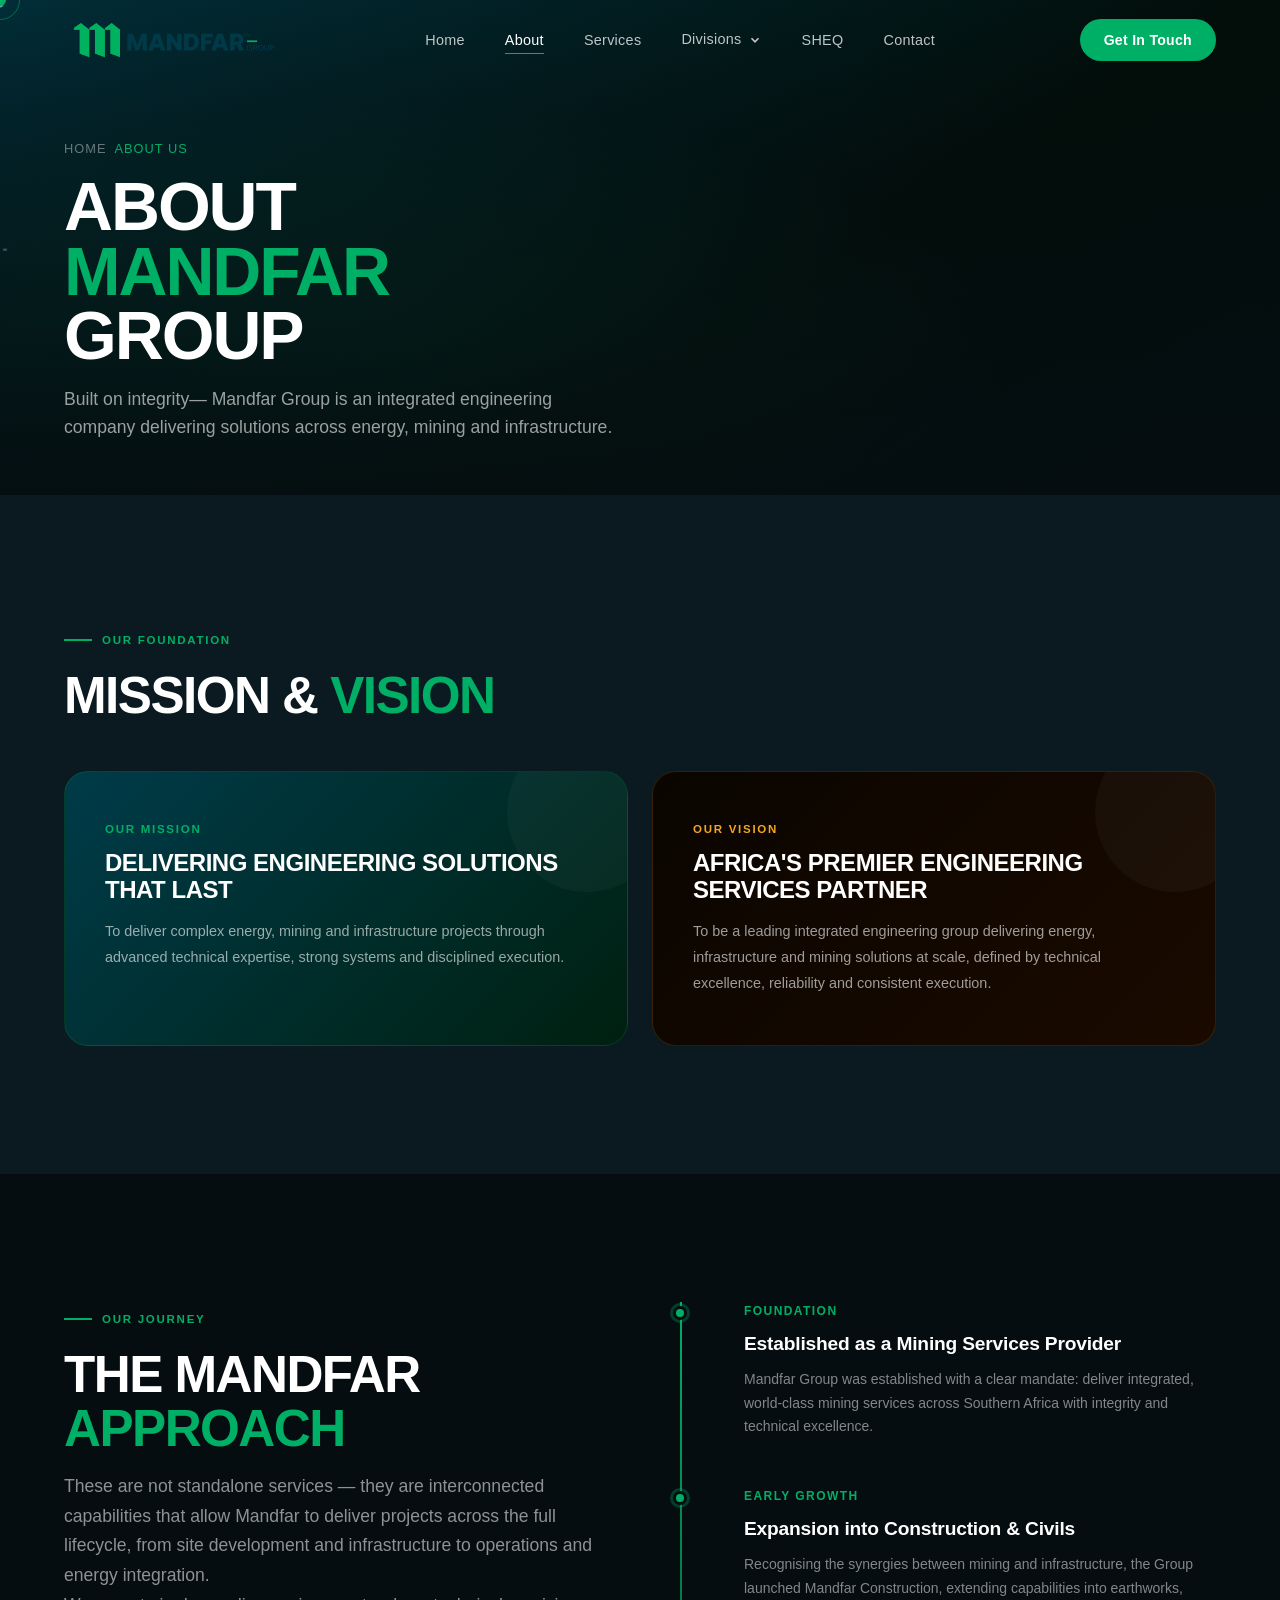
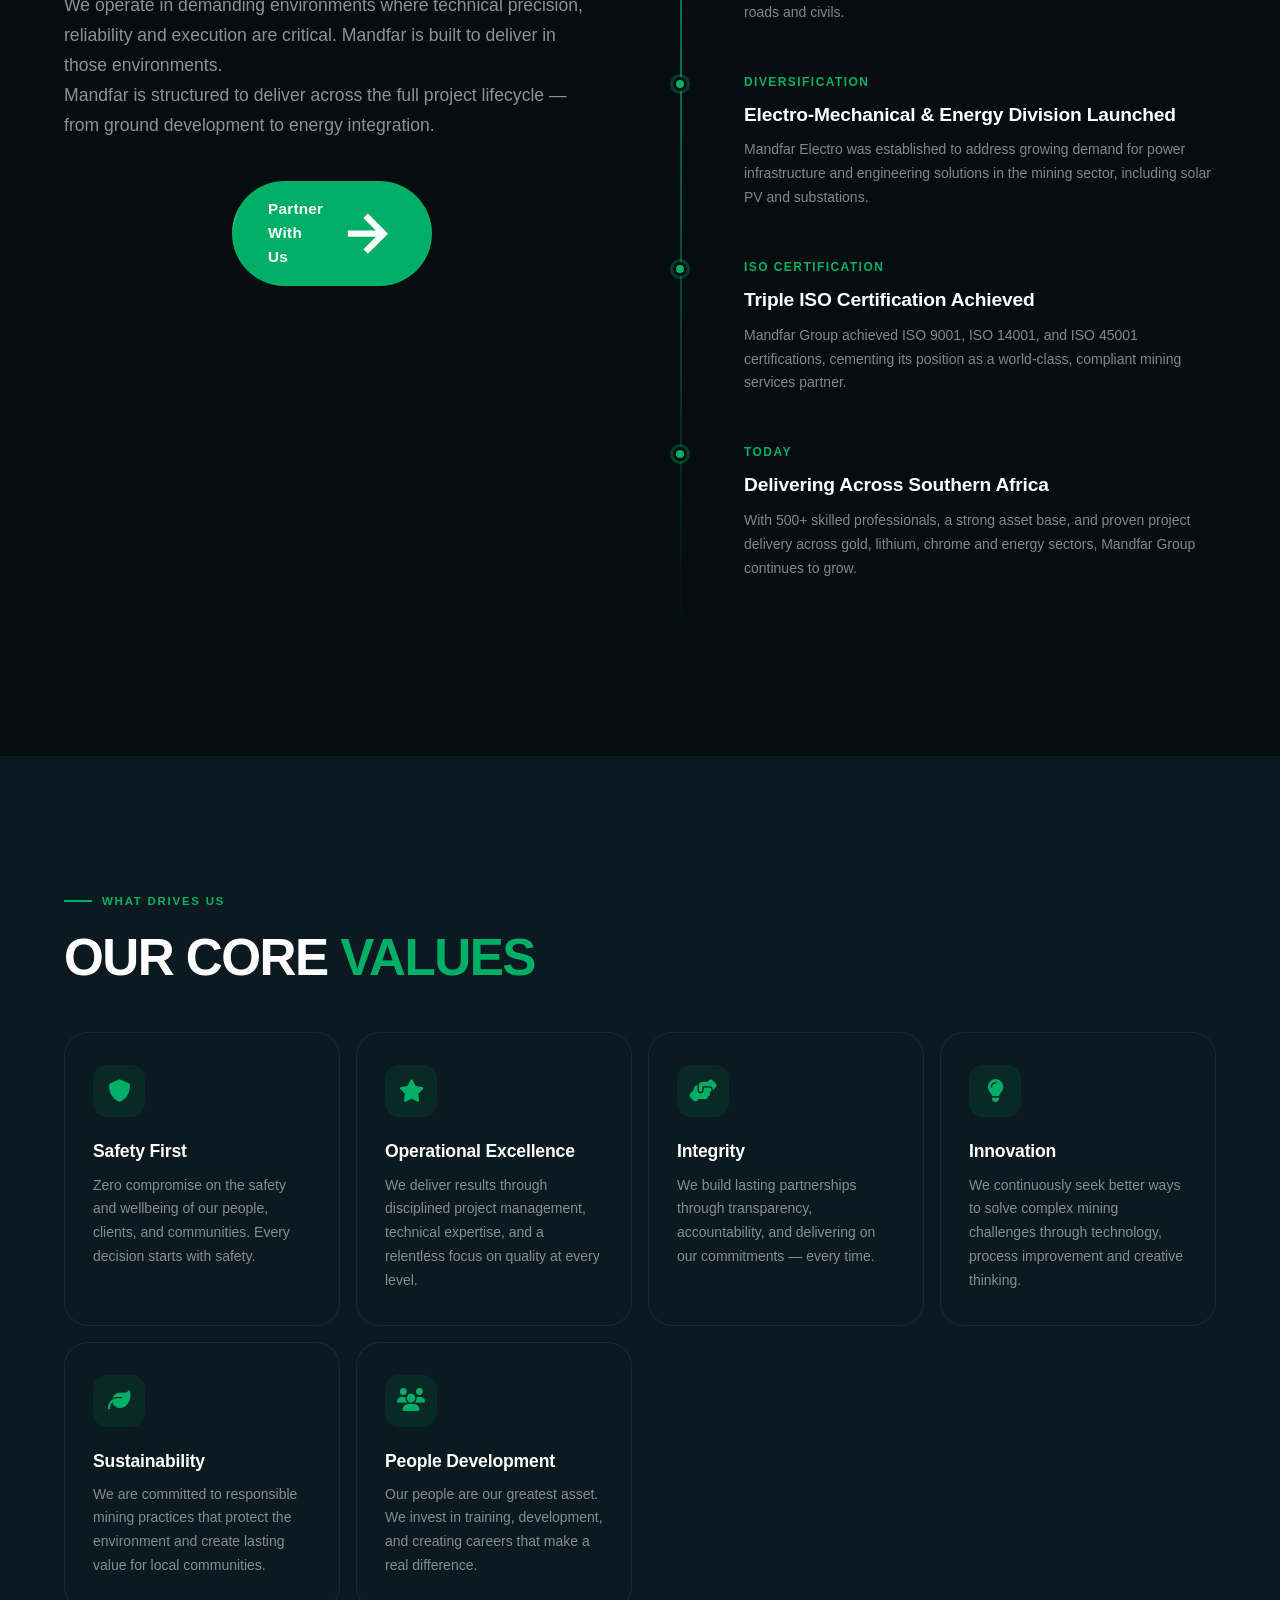
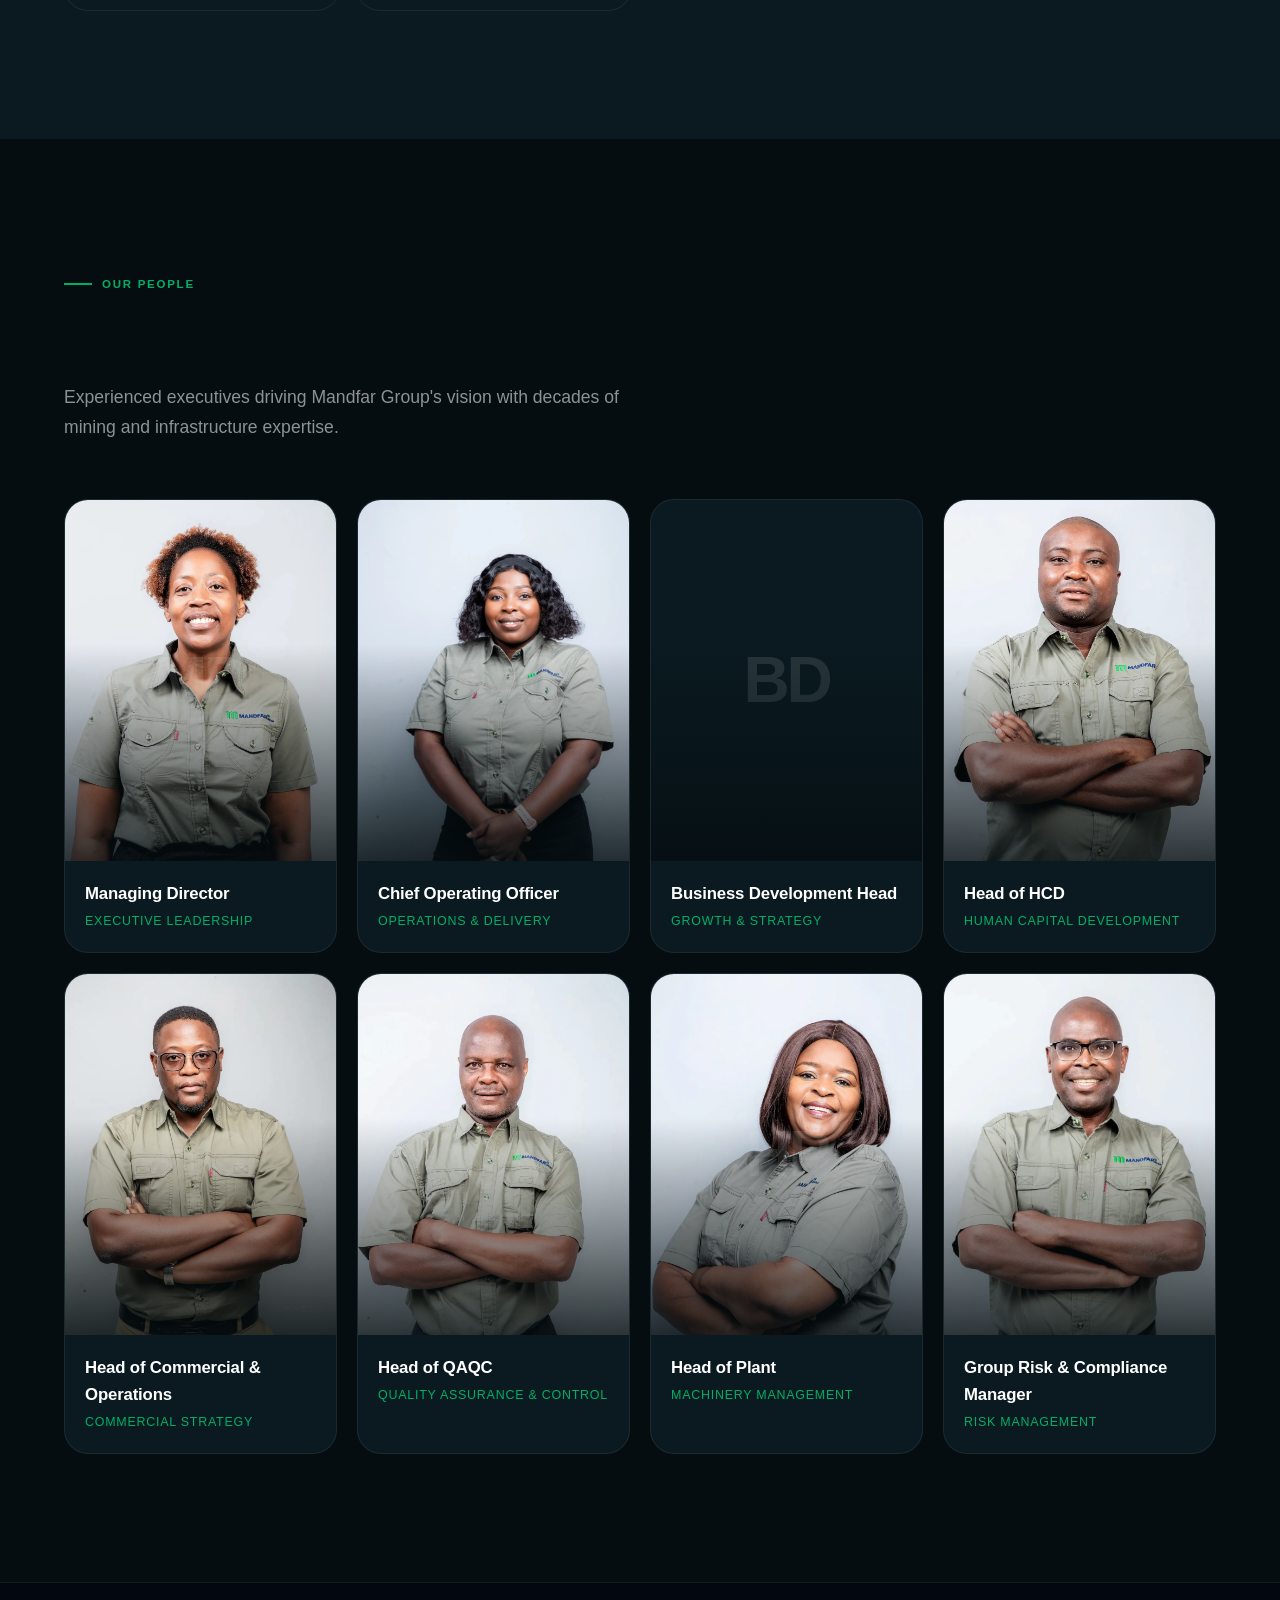
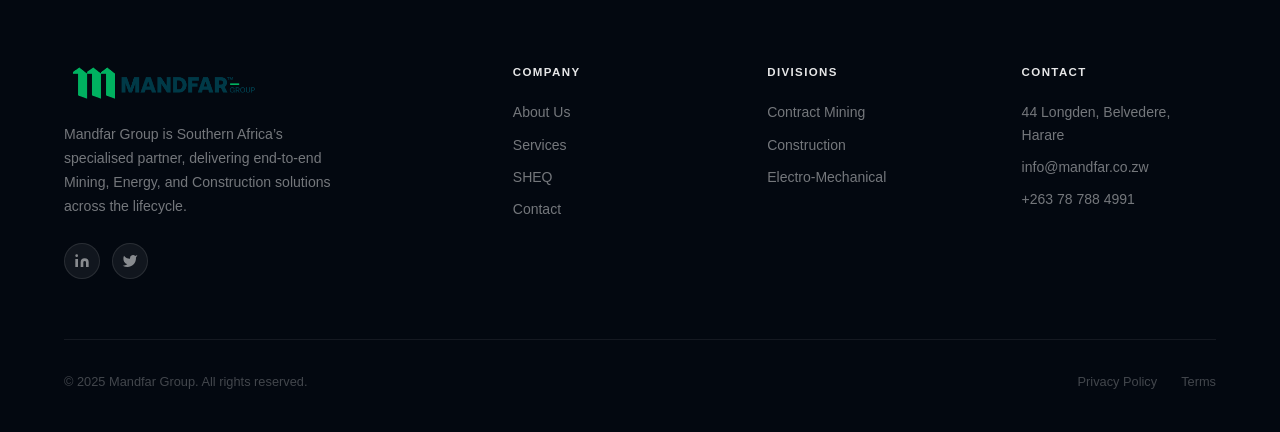
==== commit 8db31efc: "footer changes" ====
--- a/about.html
+++ b/about.html
@@ -64,7 +64,8 @@
   <div class="page-hero-content">
     <div class="page-hero-breadcrumb">Home <span>About Us</span></div>
     <h1>About<br><span style="color:var(--green)">Mandfar</span><br>Group</h1>
-    <p class="page-hero-sub">Built on integrity, driven by excellence — Southern Africa's trusted mining services partner.</p>
+    <p class="page-hero-sub">Built on integrity— Mandfar Group is an integrated engineering company delivering 
+solutions across energy, mining and infrastructure.</p>
   </div>
 </div>
 
@@ -76,13 +77,13 @@
     <div class="mission-vision">
       <div class="mv-card mv-card-mission reveal delay-1">
         <div class="mv-label">Our Mission</div>
-        <div class="mv-title">Delivering Mining Solutions That Last</div>
-        <p class="mv-text">To provide integrated, safe, and sustainable mining services that unlock the potential of mineral resources across Southern Africa — through technical excellence, disciplined project execution, and a people-first culture that builds lasting value for our clients, communities, and employees.</p>
+        <div class="mv-title">Delivering Engineering Solutions That Last</div>
+        <p class="mv-text">To deliver complex energy, mining and infrastructure projects through advanced technical expertise, strong systems and disciplined execution.</p>
       </div>
       <div class="mv-card mv-card-vision reveal delay-2">
         <div class="mv-label" style="color:var(--gold)">Our Vision</div>
-        <div class="mv-title">Africa's Premier Mining Services Partner</div>
-        <p class="mv-text">To be the most trusted and capable mining services group in Africa — recognised for operational excellence, innovation, and an unwavering commitment to safety, quality, and environmental stewardship across every project we undertake.</p>
+        <div class="mv-title">Africa's Premier Engineering Services Partner</div>
+        <p class="mv-text">To be a leading integrated engineering group delivering energy, infrastructure and mining solutions at scale, defined by technical excellence, reliability and consistent execution.</p>
       </div>
     </div>
   </div>
@@ -94,8 +95,10 @@
     <div class="about-timeline-wrap">
       <div>
         <p class="section-label reveal">Our Journey</p>
-        <h2 class="section-title reveal delay-1">Built For <span class="accent">Excellence</span></h2>
-        <p class="section-sub reveal delay-2">From humble beginnings to a multi-division group serving the continent's most demanding mining operations.</p>
+        <h2 class="section-title reveal delay-1">The Mandfar <span class="accent"> Approach</span></h2>
+        <p class="section-sub reveal delay-2">These are not standalone services — they are interconnected capabilities that allow Mandfar to deliver projects across the full 
+          lifecycle, from site development and infrastructure to operations and energy integration.<br>We operate in demanding environments where technical precision,  
+          reliability and execution are critical. Mandfar is built to deliver in those environments.<br>Mandfar is structured to deliver across the full project lifecycle — from ground development to energy integration.</p>
         <div style="margin-top:40px;" class="reveal delay-3">
           <a href="contact.html" class="btn-primary">Partner With Us <svg class="btn-arrow" viewBox="0 0 24 24" fill="none" stroke="currentColor" stroke-width="2.5"><path d="M5 12h14M12 5l7 7-7 7"/></svg></a>
         </div>
@@ -288,7 +291,7 @@
     <div class="footer-top">
       <div class="footer-brand">
         <img src="assets/mainlogo.png" alt="Mandfar Group">
-        <p>Mandfar Group is a specialised mining services partner delivering end-to-end solutions across the mining lifecycle across Southern Africa.</p>
+        <p>Mandfar Group is Southern Africa’s specialised partner, delivering end‑to‑end Mining, Energy, and Construction solutions across the lifecycle.</p>
         <div class="footer-social">
           <a href="#" class="social-link"><svg width="16" height="16" viewBox="0 0 24 24" fill="currentColor"><path d="M16 8a6 6 0 016 6v7h-4v-7a2 2 0 00-2-2 2 2 0 00-2 2v7h-4v-7a6 6 0 016-6zM2 9h4v12H2z"/><circle cx="4" cy="4" r="2"/></svg></a>
           <a href="#" class="social-link"><svg width="16" height="16" viewBox="0 0 24 24" fill="currentColor"><path d="M23 3a10.9 10.9 0 01-3.14 1.53 4.48 4.48 0 00-7.86 3v1A10.66 10.66 0 013 4s-4 9 5 13a11.64 11.64 0 01-7 2c9 5 20 0 20-11.5a4.5 4.5 0 00-.08-.83A7.72 7.72 0 0023 3z"/></svg></a>
--- a/css/main.css
+++ b/css/main.css
@@ -28,7 +28,7 @@
   --teal:#003B49;--teal-light:#005266;
   --dark:#050D10;--dark-2:#0A1A20;--dark-3:#0F2530;
   --white:#FFFFFF;--off-white:#EEF4F2;
-  --gray:#8AA4AC;--gray-light:#BDD0D5;
+  --gray:#8AA4AC;--gray-light:#e0e7e9;
   --gold:#F5A623;--orange:#E06325;--blue:#0099D6;
   --border-color:rgba(0,175,102,0.18);--border-dim:rgba(255,255,255,0.07);
   --nav-h:80px;--pad-x:clamp(20px,5vw,80px);--section-gap:clamp(80px,10vw,140px);
@@ -108,7 +108,7 @@
 .hero-bg::before{content:'';position:absolute;inset:0;background:radial-gradient(ellipse 60% 60% at 70% 50%,rgba(0,175,102,.12) 0%,transparent 70%);}
 .hero-overlay{position:absolute;inset:0;background:linear-gradient(to bottom,transparent 50%,rgba(5,13,16,.95) 100%);}
 .hero-content{position:relative;z-index:2;max-width:900px;}
-.hero-tag{display:inline-flex;align-items:center;gap:8px;padding:6px 14px 6px 8px;background:rgba(0,175,102,.12);border:1px solid rgba(0,175,102,.3);border-radius:100px;font-size:.78rem;font-weight:600;letter-spacing:.1em;text-transform:uppercase;color:var(--green);margin-bottom:28px;opacity:0;animation:heroFadeUp .8s 1.4s var(--ease-out) forwards;}
+.hero-tag{display:inline-flex;width: 2cm;height: 0.3cm;background:var(--green-light);border:var(--green-light);margin-bottom:28px;opacity:0;animation:heroFadeUp .8s 1.4s var(--ease-out) forwards;}
 .hero-tag-dot{width:6px;height:6px;border-radius:50%;background:var(--green);animation:pulse 2s infinite;}
 .hero-title{font-size:clamp(2.3rem,5vw,3.5rem);font-weight:900;line-height:.96;letter-spacing:-.03em;text-transform:uppercase;margin-bottom:28px;overflow:hidden;}
 .hero-title-line{display:block;overflow:hidden;}
@@ -127,7 +127,21 @@
 .hero-stat-num{font-size:2.2rem;font-weight:900;line-height:1;letter-spacing:-.03em;color:var(--white);}
 .hero-stat-num .stat-accent{color:var(--green);}
 .hero-stat-label{font-size:.72rem;font-weight:500;letter-spacing:.08em;text-transform:uppercase;color:rgba(255,255,255,.4);margin-top:4px;}
-
+.cw-slot {
+  display: inline-block;
+  overflow: hidden;
+  height: 1em;
+  vertical-align: middle;
+}
+.cw-track {
+  display: flex;
+  flex-direction: column;
+  transition: transform 0.5s cubic-bezier(0.4, 0, 0.2, 1);
+}
+.cw-item {
+  height: 1em;
+  line-height: 1em;
+}
 @keyframes heroFadeUp{from{opacity:0;transform:translateY(20px);}to{opacity:1;transform:translateY(0);}}
 @keyframes heroFadeRight{from{opacity:0;transform:translate(20px,-50%);}to{opacity:1;transform:translate(0,-50%);}}
 @keyframes heroSlideUp{from{opacity:0;transform:translateY(100%);}to{opacity:1;transform:translateY(0);}}
@@ -270,7 +284,7 @@
 .page-hero-content{position:relative;z-index:2;}
 .page-hero-breadcrumb{display:flex;align-items:center;gap:8px;font-size:.8rem;font-weight:500;color:rgba(255,255,255,.4);margin-bottom:16px;text-transform:uppercase;letter-spacing:.08em;}
 .page-hero-breadcrumb span{color:var(--green);}
-.page-hero h1{font-size:clamp(2.5rem,6vw,5.5rem);font-weight:900;line-height:.95;letter-spacing:-.03em;text-transform:uppercase;}
+.page-hero h1{font-size:clamp(2rem,5.3vw,4.8rem);font-weight:900;line-height:.95;letter-spacing:-.03em;text-transform:uppercase;}
 .page-hero-sub{font-size:1.1rem;font-weight:300;color:rgba(255,255,255,.6);margin-top:16px;max-width:560px;}
 
 /* Projects Grid */
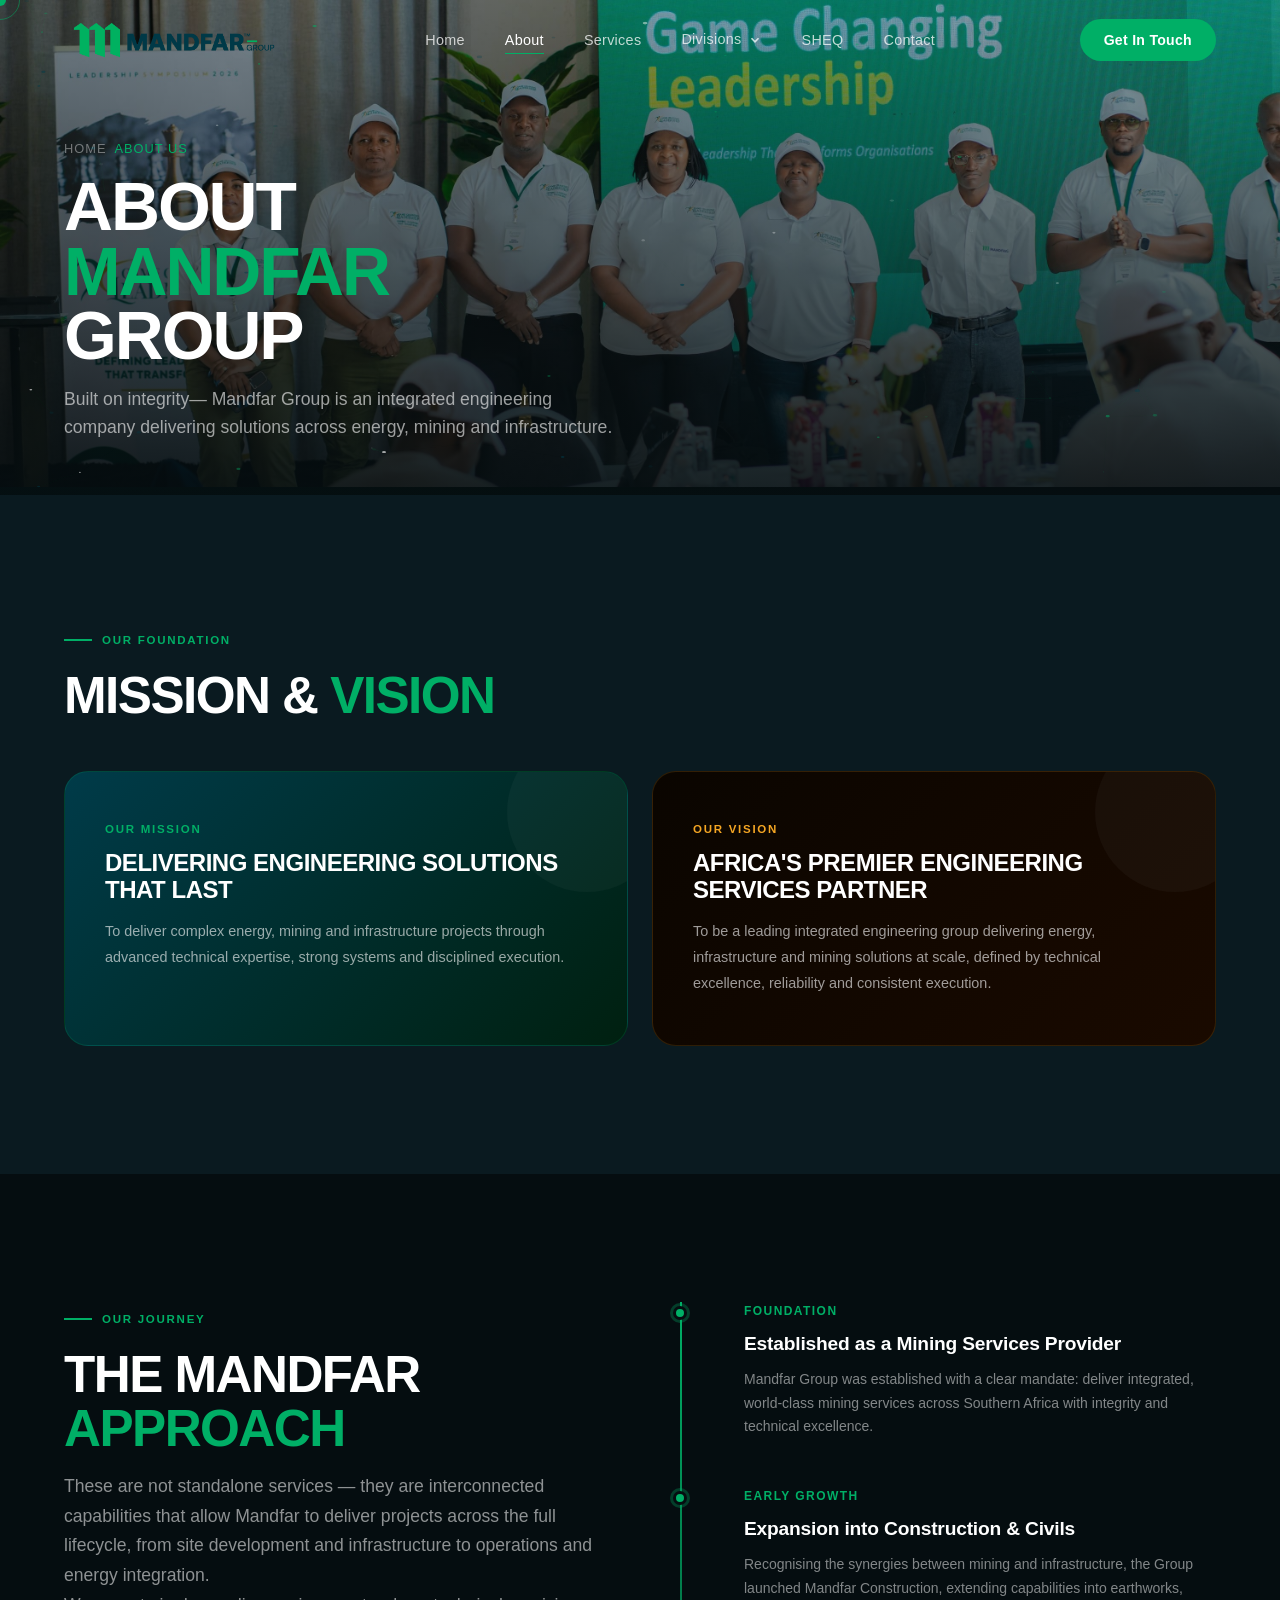
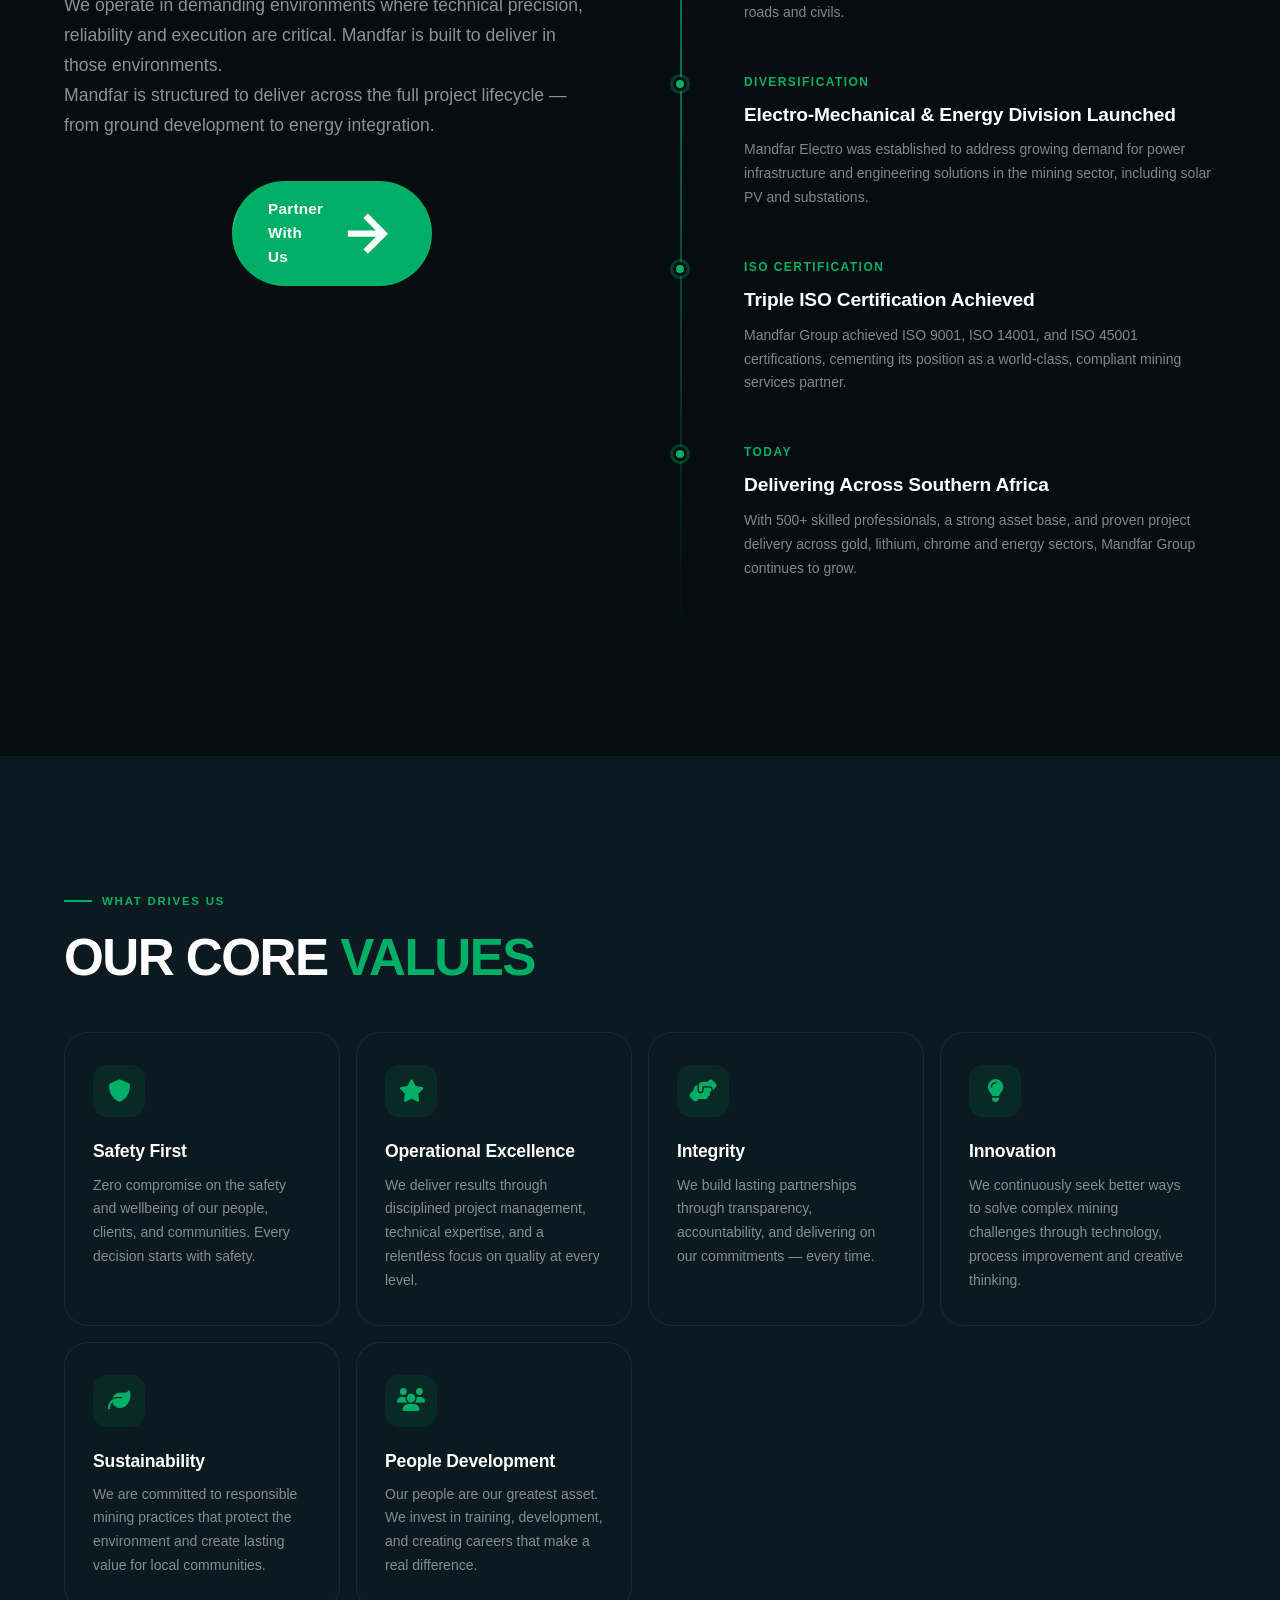
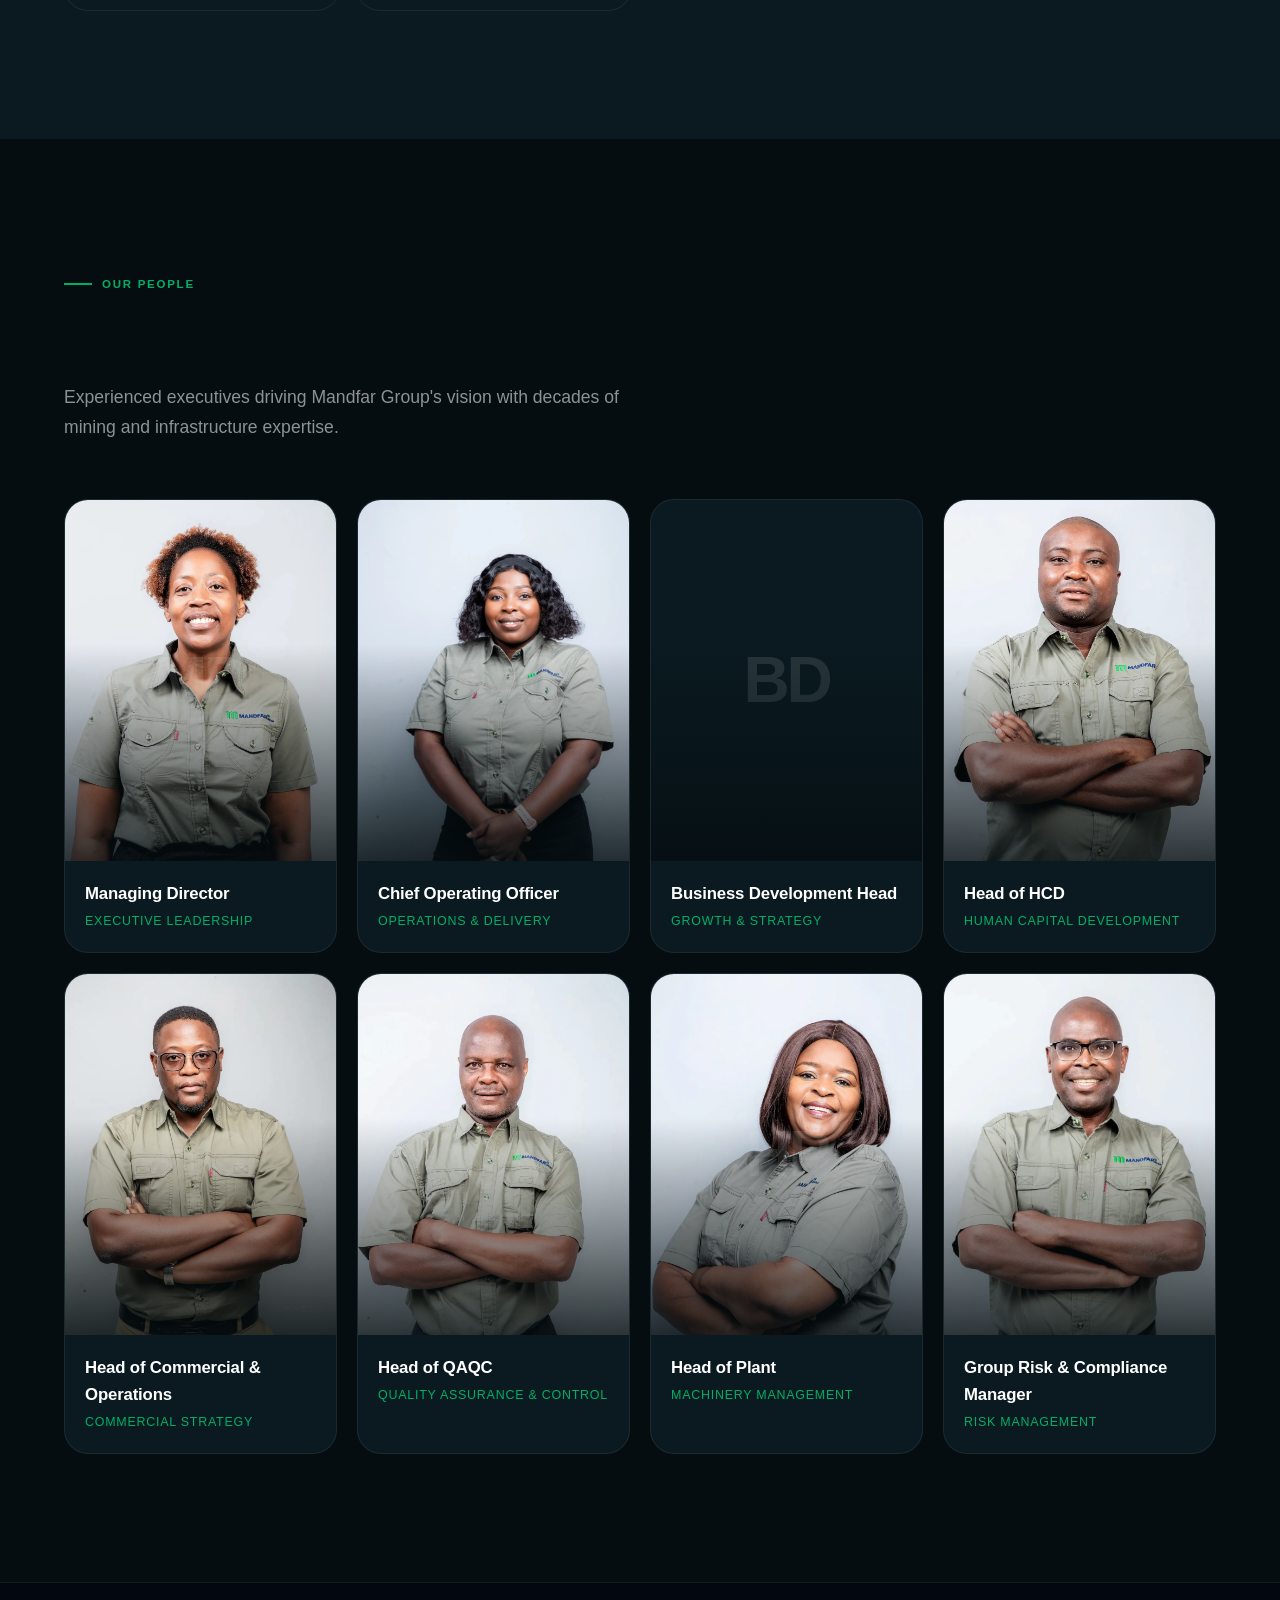
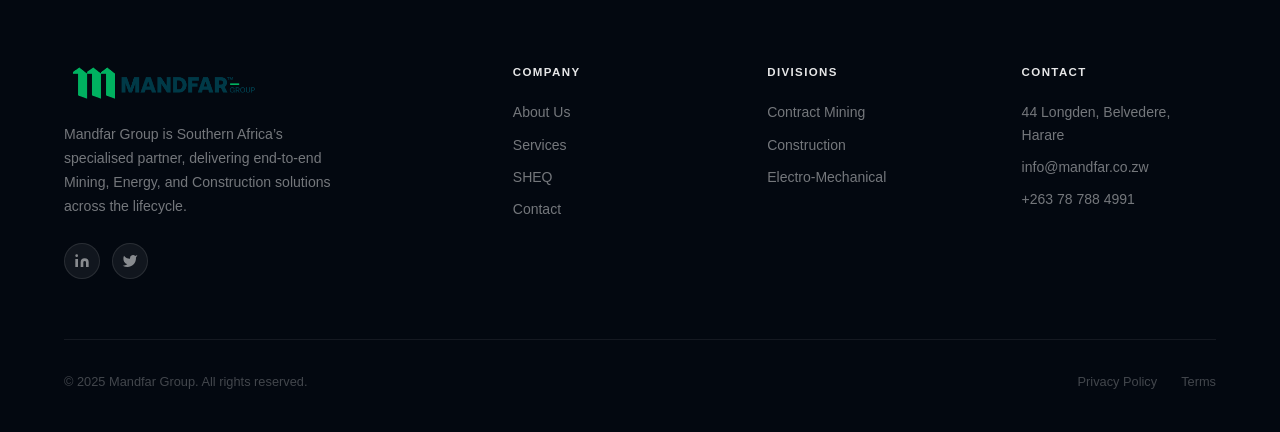
==== commit d754214b: "just changes" ====
--- a/about.html
+++ b/about.html
@@ -58,7 +58,7 @@
 
 <!-- Page Hero -->
 <div class="page-hero">
-  <div class="page-hero-bg about-hero-bg"></div>
+  <div class="page-hero-bg about-hero-bg"><img src="assets/abt1.jpg" alt="LEADERSHIPS"></div>
   <div class="page-hero-overlay"></div>
   <canvas id="hero-canvas"></canvas>
   <div class="page-hero-content">
@@ -279,10 +279,6 @@
       </div>
     </div>
   </div>
-    </div>
-      
-    </div>
-  </div>
 </section>
 
 <!-- Footer -->
--- a/css/main.css
+++ b/css/main.css
@@ -279,7 +279,7 @@
 
 /* Page Hero */
 .page-hero{position:relative;height:55vh;min-height:420px;display:flex;flex-direction:column;justify-content:flex-end;padding:0 var(--pad-x) clamp(40px,6vh,80px);overflow:hidden;}
-.page-hero-bg{position:absolute;inset:0;}
+.page-hero-bg{position:absolute;inset:0;align-items: center;}
 .page-hero-overlay{position:absolute;inset:0;background:linear-gradient(to bottom,rgba(5,13,16,.3) 0%,rgba(5,13,16,.9) 100%);}
 .page-hero-content{position:relative;z-index:2;}
 .page-hero-breadcrumb{display:flex;align-items:center;gap:8px;font-size:.8rem;font-weight:500;color:rgba(255,255,255,.4);margin-bottom:16px;text-transform:uppercase;letter-spacing:.08em;}
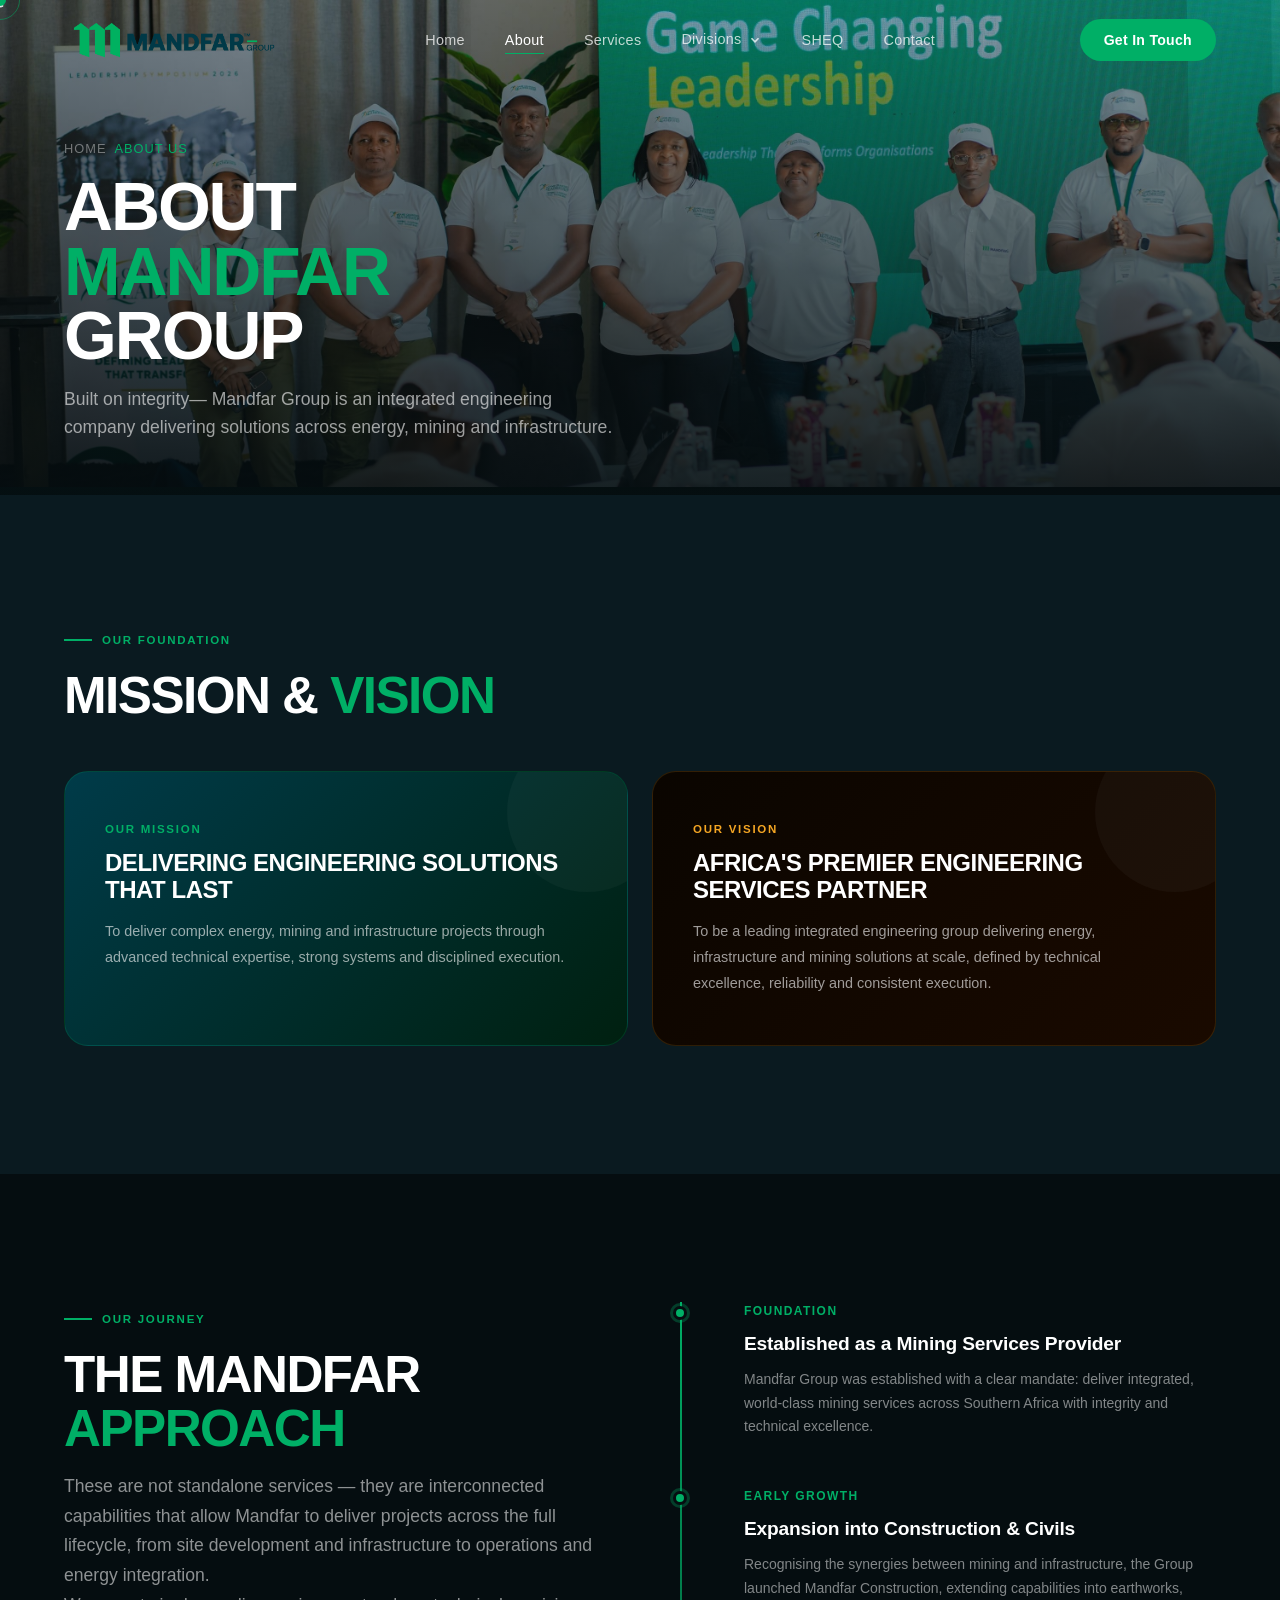
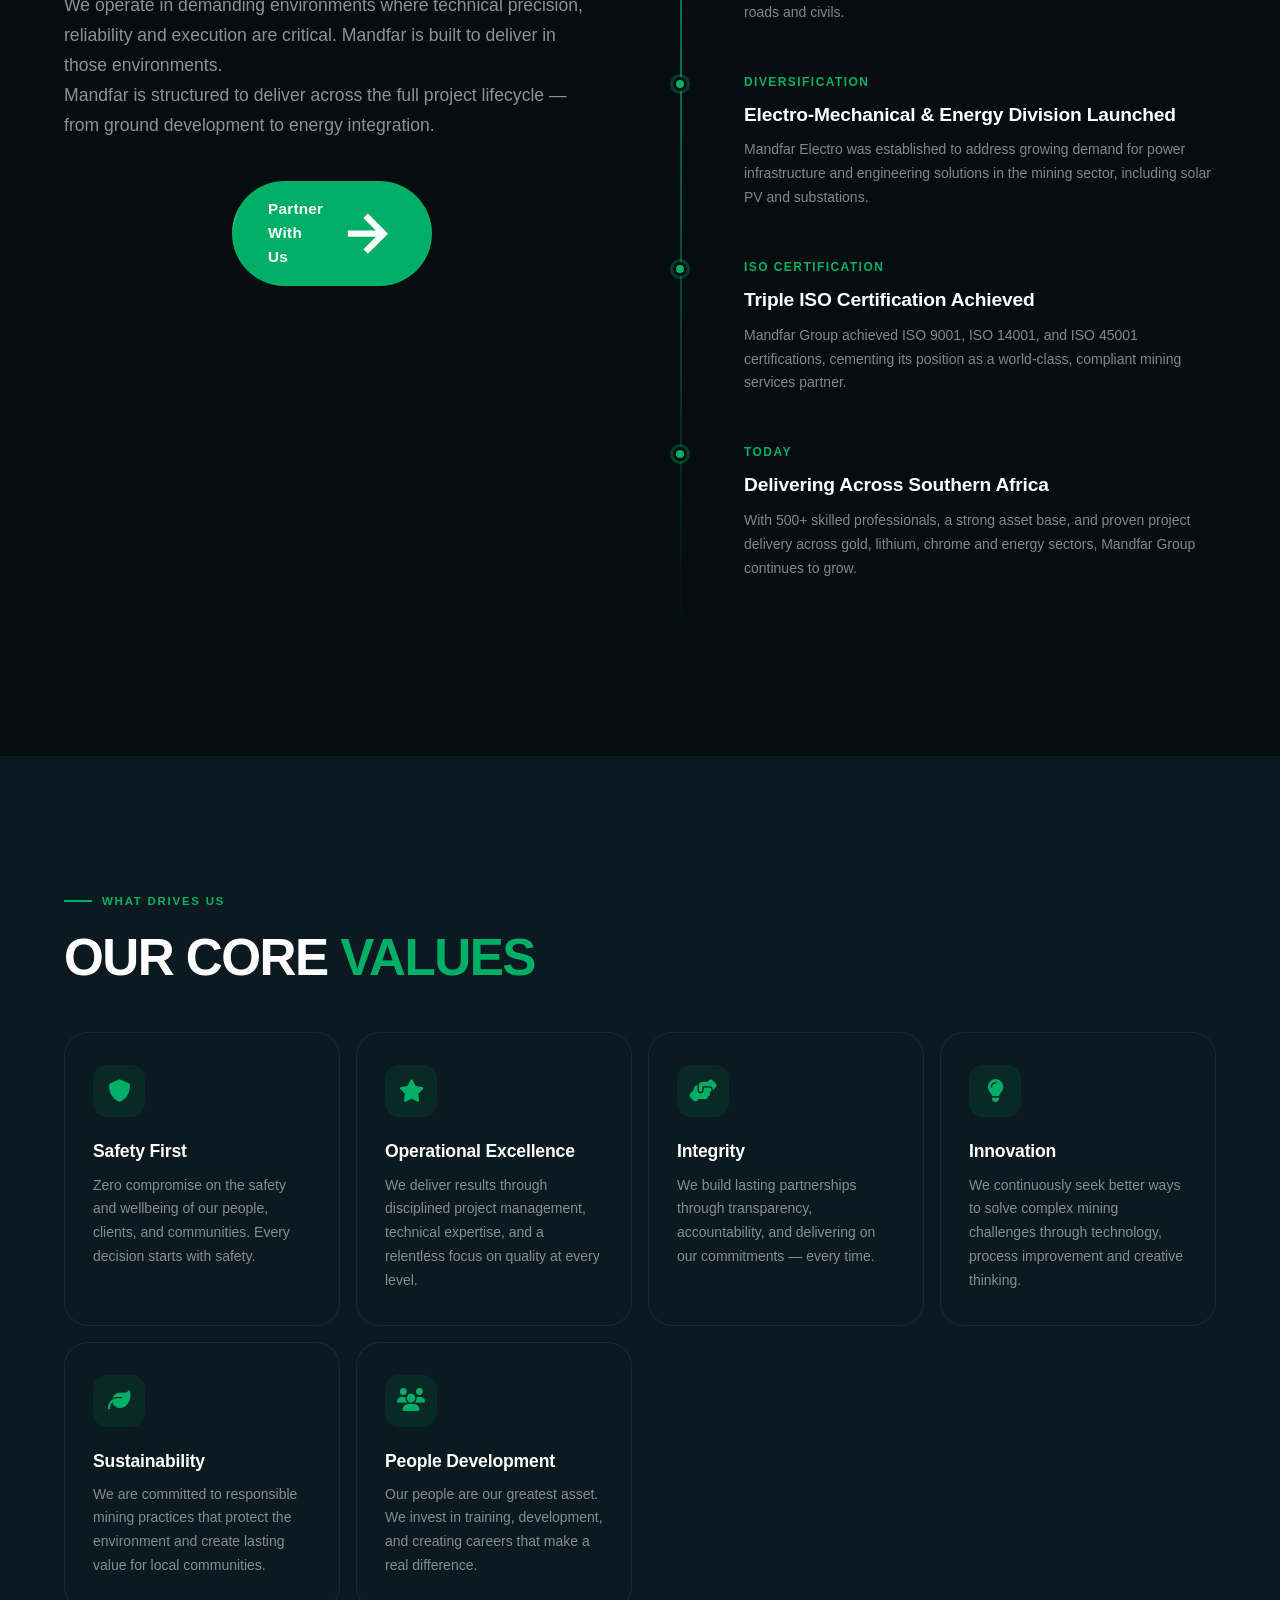
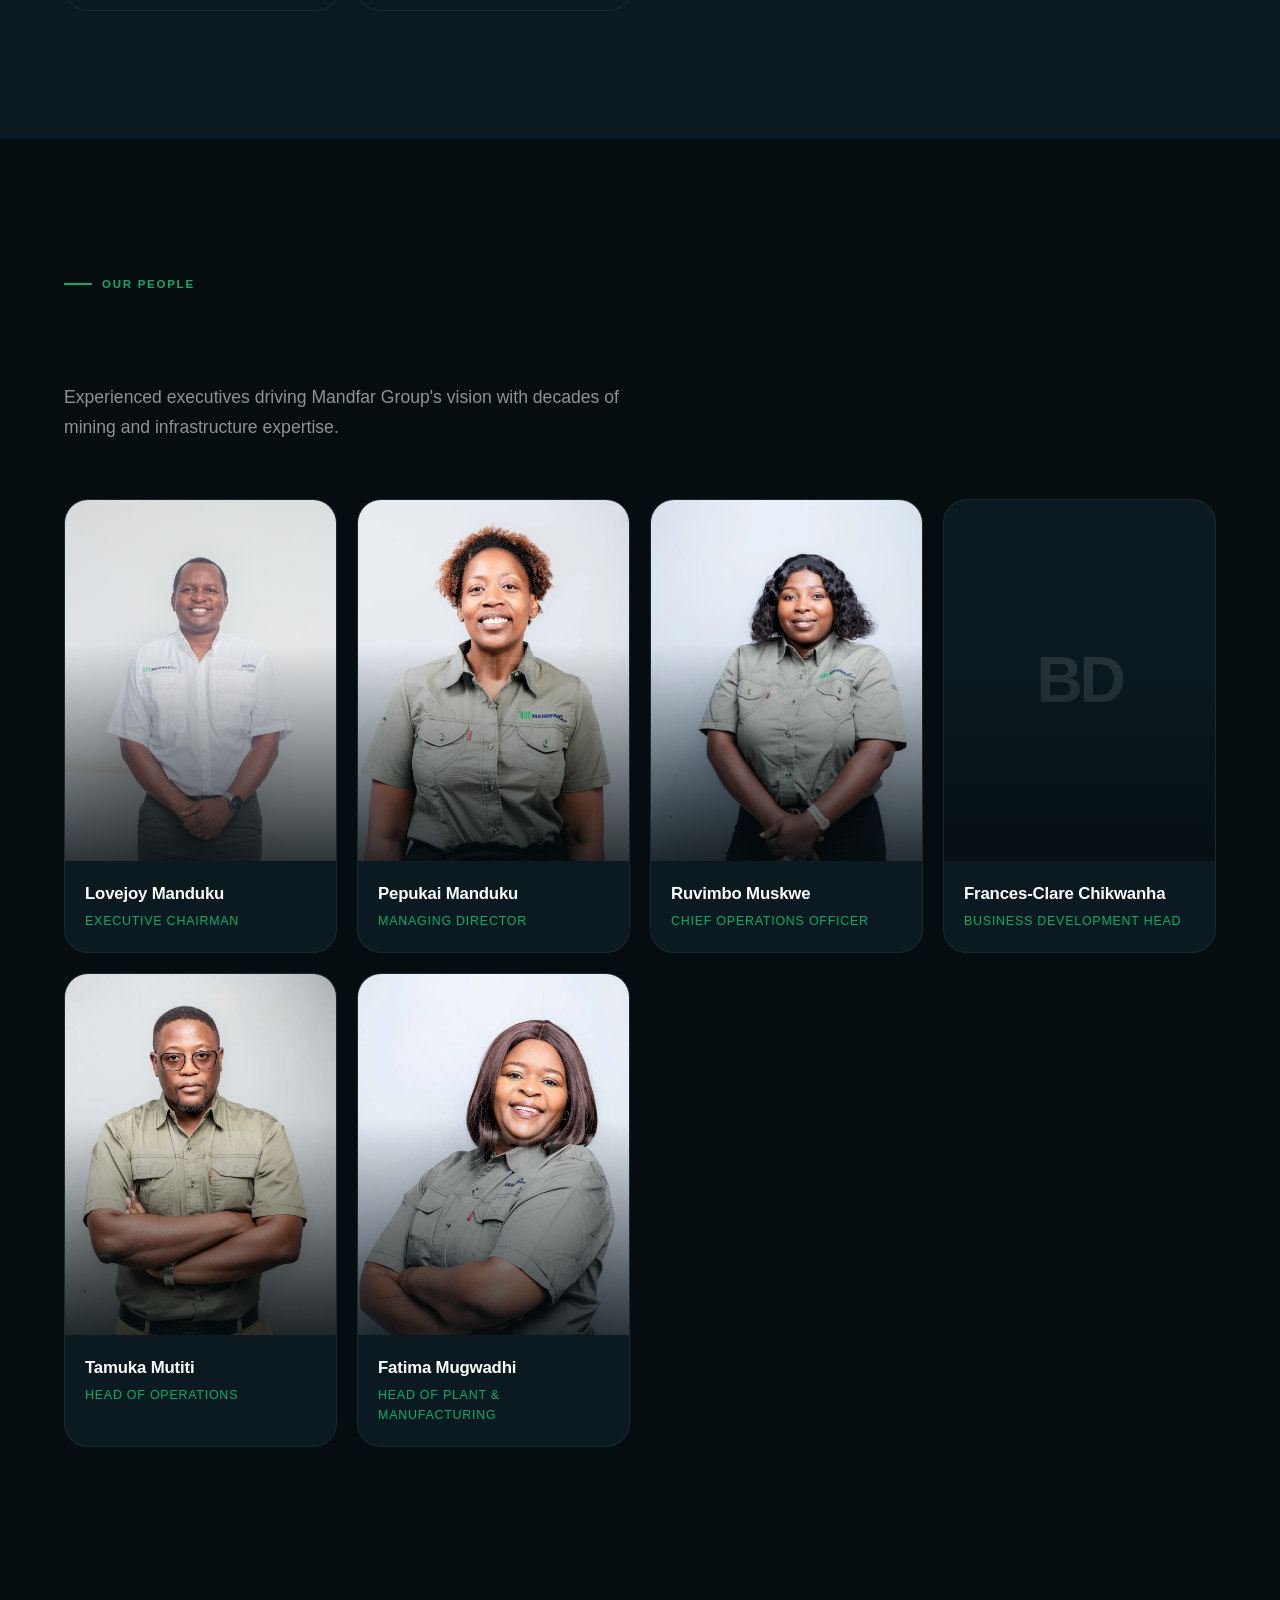
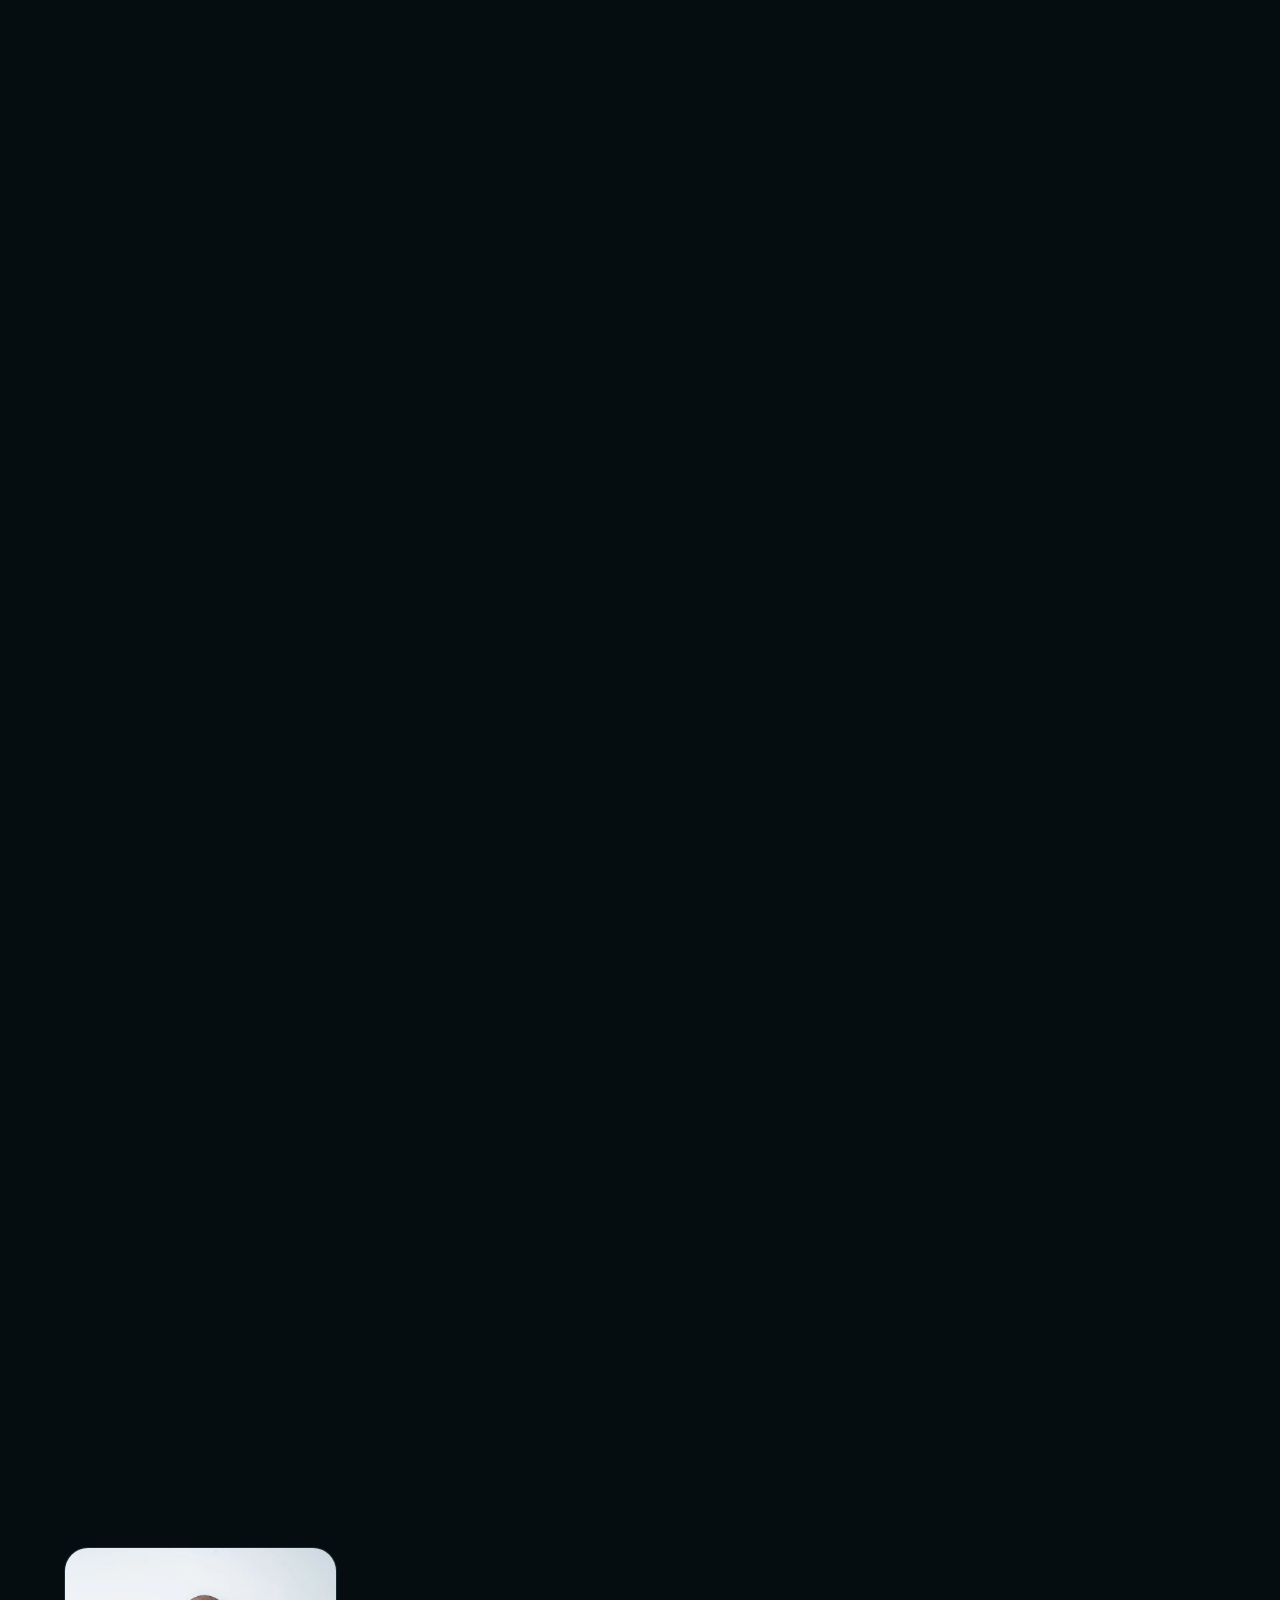
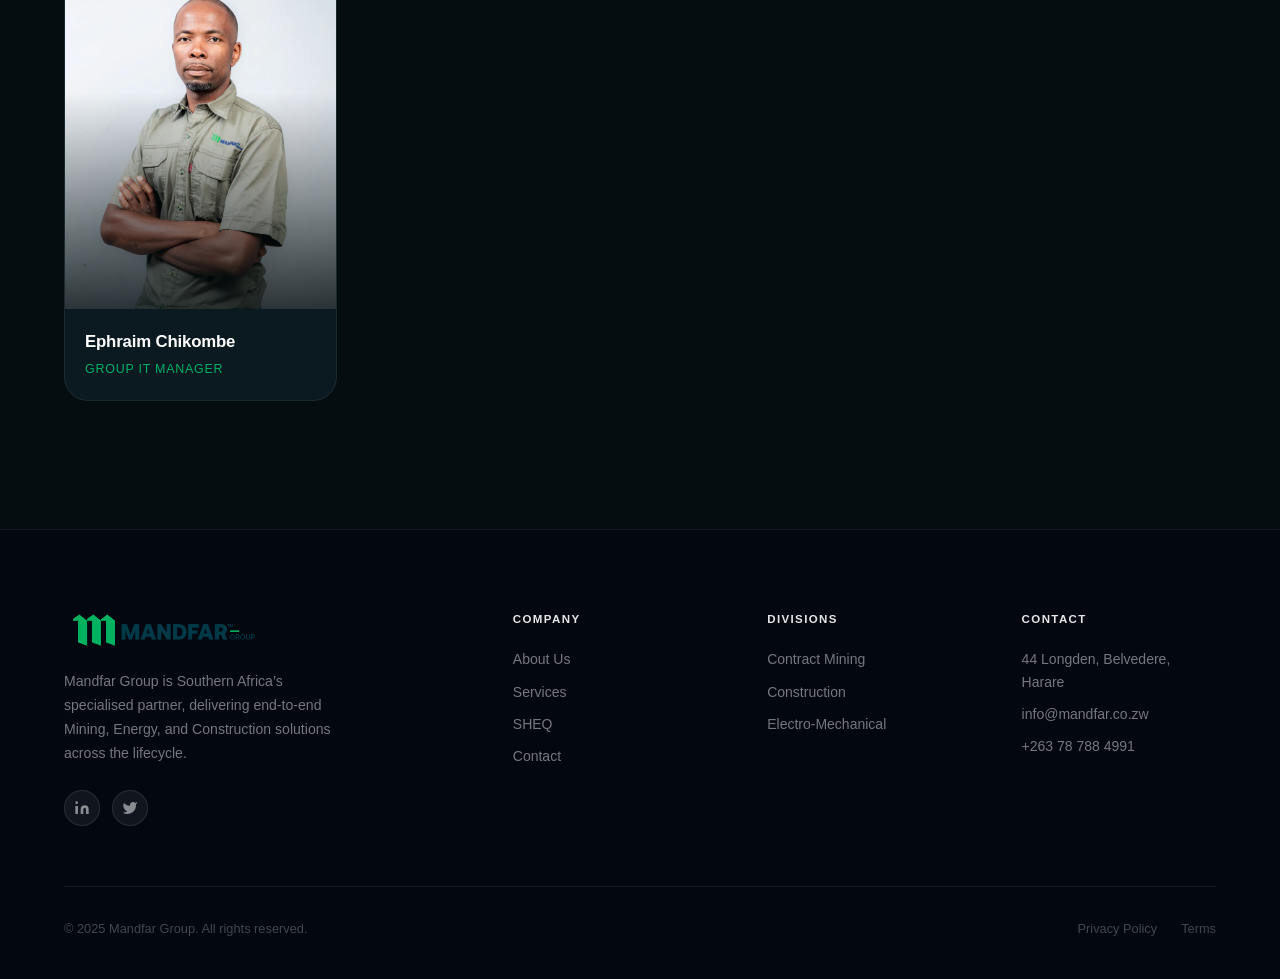
==== commit ec828d98: "leadership changes" ====
--- a/about.html
+++ b/about.html
@@ -64,8 +64,7 @@
   <div class="page-hero-content">
     <div class="page-hero-breadcrumb">Home <span>About Us</span></div>
     <h1>About<br><span style="color:var(--green)">Mandfar</span><br>Group</h1>
-    <p class="page-hero-sub">Built on integrity— Mandfar Group is an integrated engineering company delivering 
-solutions across energy, mining and infrastructure.</p>
+    <p class="page-hero-sub">Built on integrity— Mandfar Group is an integrated engineering company delivering solutions across energy, mining and infrastructure.</p>
   </div>
 </div>
 
@@ -178,19 +177,31 @@
 <section class="section" style="background:var(--dark);">
   <div class="section-inner">
     <p class="section-label reveal">Our People</p>
-    <h2 class="section-title reveal delay-1">Leadership <span class="accent">Team</span></h2>
+    <h2 class="section-title reveal delay-1">Executive <span class="accent">Leadership</span></h2>
     <p class="section-sub reveal delay-2">Experienced executives driving Mandfar Group's vision with decades of mining and infrastructure expertise.</p>
     <div class="team-grid">
       <div class="team-card reveal delay-1">
         <div class="team-card-photo">
-          <div class="team-card-photo-bg team-photo-md" style="background-image: url(assets/Winnie\ Manduku.webp);background-position: center;background-size: cover;">
+          <div class="team-card-photo-bg team-photo-md" style="background-image: url(assets/lovejoymanduku.jpg);background-position: center;background-size: cover;">
             <div class="team-initial">MD</div>
           </div>
           <div class="team-card-photo-overlay"></div>
         </div>
         <div class="team-card-info">
-          <div class="team-card-name">Managing Director</div>
-          <div class="team-card-role">Executive Leadership</div>
+          <div class="team-card-name">Lovejoy Manduku</div>
+          <div class="team-card-role">Executive Chairman</div>
+        </div>
+      </div>
+      <div class="team-card reveal delay-2">
+        <div class="team-card-photo">
+          <div class="team-card-photo-bg team-photo-coo" style="background-image: url(assets/Winnie\ Manduku.webp);background-position: center;background-size: cover;">
+            <div class="team-initial">MD</div>
+          </div>
+          <div class="team-card-photo-overlay"></div>
+        </div>
+        <div class="team-card-info">
+          <div class="team-card-name">Pepukai Manduku</div>
+          <div class="team-card-role">Managing Director</div>
         </div>
       </div>
       <div class="team-card reveal delay-2">
@@ -201,8 +212,8 @@
           <div class="team-card-photo-overlay"></div>
         </div>
         <div class="team-card-info">
-          <div class="team-card-name">Chief Operating Officer</div>
-          <div class="team-card-role">Operations &amp; Delivery</div>
+          <div class="team-card-name">Ruvimbo Muskwe</div>
+          <div class="team-card-role">Chief Operations Officer</div>
         </div>
       </div>
       <div class="team-card reveal delay-3">
@@ -213,68 +224,156 @@
           <div class="team-card-photo-overlay"></div>
         </div>
         <div class="team-card-info">
-          <div class="team-card-name">Business Development Head</div>
-          <div class="team-card-role">Growth &amp; Strategy</div>
+          <div class="team-card-name">Frances-Clare Chikwanha</div>
+          <div class="team-card-role">Business Development Head</div>
         </div>
       </div>
       <div class="team-card reveal delay-4">
         <div class="team-card-photo">
-          <div class="team-card-photo-bg team-photo-hcd" style="background-image: url(assets/SimbarasheT\ MakumbeHeadofHumanCapitalDevelopmentandAdministration.webp);background-position: center;background-size: cover;">
+          <div class="team-card-photo-bg team-photo-hcd" style="background-image: url(assets/Tamuka\ Mutiti-Head\ of\ Operations.webp);background-position: center;background-size: cover;">
             <div class="team-initial">HCD</div>
           </div>
           <div class="team-card-photo-overlay"></div>
         </div>
         <div class="team-card-info">
-          <div class="team-card-name">Head of HCD</div>
-          <div class="team-card-role">Human Capital Development</div>
-        </div>
-      </div>
+          <div class="team-card-name">Tamuka Mutiti</div>
+          <div class="team-card-role">Head of Operations</div>
+        </div>
+      </div>
+      <div class="team-card reveal delay-4">
+        <div class="team-card-photo">
+          <div class="team-card-photo-bg team-photo-hcd" style="background-image: url(assets/Fatima\ Muvhazhi-Head\ of\ Plant\ and\ Manufacturing.webp);background-position: center;background-size: cover;">
+            <div class="team-initial">HCD</div>
+          </div>
+          <div class="team-card-photo-overlay"></div>
+        </div>
+        <div class="team-card-info">
+          <div class="team-card-name">Fatima Mugwadhi</div>
+          <div class="team-card-role">Head of Plant & Manufacturing</div>
+        </div>
+      </div>
+    </div>
+  </div>
+</section>
+
+<section class="section" style="background:var(--dark);">
+  <div class="section-inner">
+    <h2 class="section-title reveal delay-1">Engineering <span class="accent">Team</span></h2>
+    <div class="team-grid">
       <div class="team-card reveal delay-1">
         <div class="team-card-photo">
-          <div class="team-card-photo-bg team-photo-com" style="background-image: url(assets/Tamuka\ Mutiti-Head\ of\ Operations.webp);background-position: center;background-size: cover;">
-            <div class="team-initial">HC</div>
-          </div>
-          <div class="team-card-photo-overlay"></div>
-        </div>
-        <div class="team-card-info">
-          <div class="team-card-name">Head of Commercial &amp; Operations</div>
-          <div class="team-card-role">Commercial Strategy</div>
+          <div class="team-card-photo-bg team-photo-md" style="background-image: url(assets/Bryan\ Chirozva-Project\ Manager.webp);background-position: center;background-size: cover;">
+            <div class="team-initial">CE</div>
+          </div>
+          <div class="team-card-photo-overlay"></div>
+        </div>
+        <div class="team-card-info">
+          <div class="team-card-name">Bryan Chirozva</div>
+          <div class="team-card-role">Group Civil Engineer</div>
         </div>
       </div>
       <div class="team-card reveal delay-2">
         <div class="team-card-photo">
-          <div class="team-card-photo-bg team-photo-qaqc" style="background-image: url(assets/Gerald\ Choruma-Head\ of\ QAQC\ &\ Security.webp);background-position: center;background-size: cover;">
-            <div class="team-initial">QA</div>
-          </div>
-          <div class="team-card-photo-overlay"></div>
-        </div>
-        <div class="team-card-info">
-          <div class="team-card-name">Head of QAQC</div>
-          <div class="team-card-role">Quality Assurance &amp; Control</div>
-        </div>
-      </div>
+          <div class="team-card-photo-bg team-photo-coo" style="background-image: url();background-position: center;background-size: cover;">
+            <div class="team-initial">EE</div>
+          </div>
+          <div class="team-card-photo-overlay"></div>
+        </div>
+        <div class="team-card-info">
+          <div class="team-card-name">Wisdom Sekeso</div>
+          <div class="team-card-role">Group Electrical Engineer</div>
+        </div>
+      </div>
+      <div class="team-card reveal delay-3">
+        <div class="team-card-photo">
+          <div class="team-card-photo-bg team-photo-bd" style="background-image: url(assets/Klaus\ Nyabvure-Mining\ Engineer.webp);background-position: center;background-size: cover;">
+            <div class="team-initial">ME</div>
+          </div>
+          <div class="team-card-photo-overlay"></div>
+        </div>
+        <div class="team-card-info">
+          <div class="team-card-name">Klaus Nyapfure</div>
+          <div class="team-card-role">Group Mining Engineer</div>
+        </div>
+      </div>
+      <div class="team-card reveal delay-4">
+        <div class="team-card-photo">
+          <div class="team-card-photo-bg team-photo-hcd" style="background-image: url(assets/davidruredzo.webp);background-position: center;background-size: cover;">
+            <div class="team-initial">ME</div>
+          </div>
+          <div class="team-card-photo-overlay"></div>
+        </div>
+        <div class="team-card-info">
+          <div class="team-card-name">David Ruredzo</div>
+          <div class="team-card-role">Group Mechanical Engineer</div>
+        </div>
+      </div>
+    </div>
+  </div>
+</section>
+
+<section class="section" style="background:var(--dark);">
+  <div class="section-inner">
+    <h2 class="section-title reveal delay-1">Governance & Support <span class="accent">Leadership</span></h2>
+    <div class="team-grid">
       <div class="team-card reveal delay-1">
         <div class="team-card-photo">
-          <div class="team-card-photo-bg team-photo-com" style="background-image: url(assets/Fatima\ Muvhazhi-Head\ of\ Plant\ and\ Manufacturing.webp);background-position: center;background-size: cover;">
-            <div class="team-initial">HP</div>
-          </div>
-          <div class="team-card-photo-overlay"></div>
-        </div>
-        <div class="team-card-info">
-          <div class="team-card-name">Head of Plant</div>
-          <div class="team-card-role">Machinery Management</div>
+          <div class="team-card-photo-bg team-photo-md" style="background-image: url(assets/Tawanda\ Utete-Risk\ and\ Compliance\ Manager.webp);background-position: center;background-size: cover;">
+            <div class="team-initial">RC</div>
+          </div>
+          <div class="team-card-photo-overlay"></div>
+        </div>
+        <div class="team-card-info">
+          <div class="team-card-name">Tawanda Utete</div>
+          <div class="team-card-role">Group Risk & Compliance Manager</div>
         </div>
       </div>
       <div class="team-card reveal delay-2">
         <div class="team-card-photo">
-          <div class="team-card-photo-bg team-photo-qaqc" style="background-image: url(assets/Tawanda\ Utete-Risk\ and\ Compliance\ Manager.webp);background-position: center;background-size: cover;">
-            <div class="team-initial">RC</div>
-          </div>
-          <div class="team-card-photo-overlay"></div>
-        </div>
-        <div class="team-card-info">
-          <div class="team-card-name">Group Risk &amp; Compliance Manager</div>
-          <div class="team-card-role">Risk Management</div>
+          <div class="team-card-photo-bg team-photo-coo" style="background-image: url(assets/Gerald\ Choruma-Head\ of\ QAQC\ &\ Security.webp);background-position: center;background-size: cover;">
+            <div class="team-initial">QAQC</div>
+          </div>
+          <div class="team-card-photo-overlay"></div>
+        </div>
+        <div class="team-card-info">
+          <div class="team-card-name">Gerald Choruma</div>
+          <div class="team-card-role">Head of IMS & Security</div>
+        </div>
+      </div>
+      <div class="team-card reveal delay-3">
+        <div class="team-card-photo">
+          <div class="team-card-photo-bg team-photo-bd" style="background-image: url(assets/SimbarasheT\ MakumbeHeadofHumanCapitalDevelopmentandAdministration.webp);background-position: center;background-size: cover;">
+            <div class="team-initial">HR</div>
+          </div>
+          <div class="team-card-photo-overlay"></div>
+        </div>
+        <div class="team-card-info">
+          <div class="team-card-name">Simbarashe Makumbe</div>
+          <div class="team-card-role">Head of Human Capital Development and Administration</div>
+        </div>
+      </div>
+      <div class="team-card reveal delay-4">
+        <div class="team-card-photo">
+          <div class="team-card-photo-bg team-photo-hcd" style="background-image: url(assets/Mavismandina.webp);background-position: center;background-size: cover;">
+            <div class="team-initial">GA</div>
+          </div>
+          <div class="team-card-photo-overlay"></div>
+        </div>
+        <div class="team-card-info">
+          <div class="team-card-name">Mavis Mandina</div>
+          <div class="team-card-role">Group Accountant</div>
+        </div>
+      </div>
+      <div class="team-card reveal delay-4">
+        <div class="team-card-photo">
+          <div class="team-card-photo-bg team-photo-hcd" style="background-image: url(assets/Ephraim\ Chikombe-IT\ Manager.webp);background-position: center;background-size: cover;">
+            <div class="team-initial">IM</div>
+          </div>
+          <div class="team-card-photo-overlay"></div>
+        </div>
+        <div class="team-card-info">
+          <div class="team-card-name">Ephraim Chikombe</div>
+          <div class="team-card-role">Group IT Manager</div>
         </div>
       </div>
     </div>
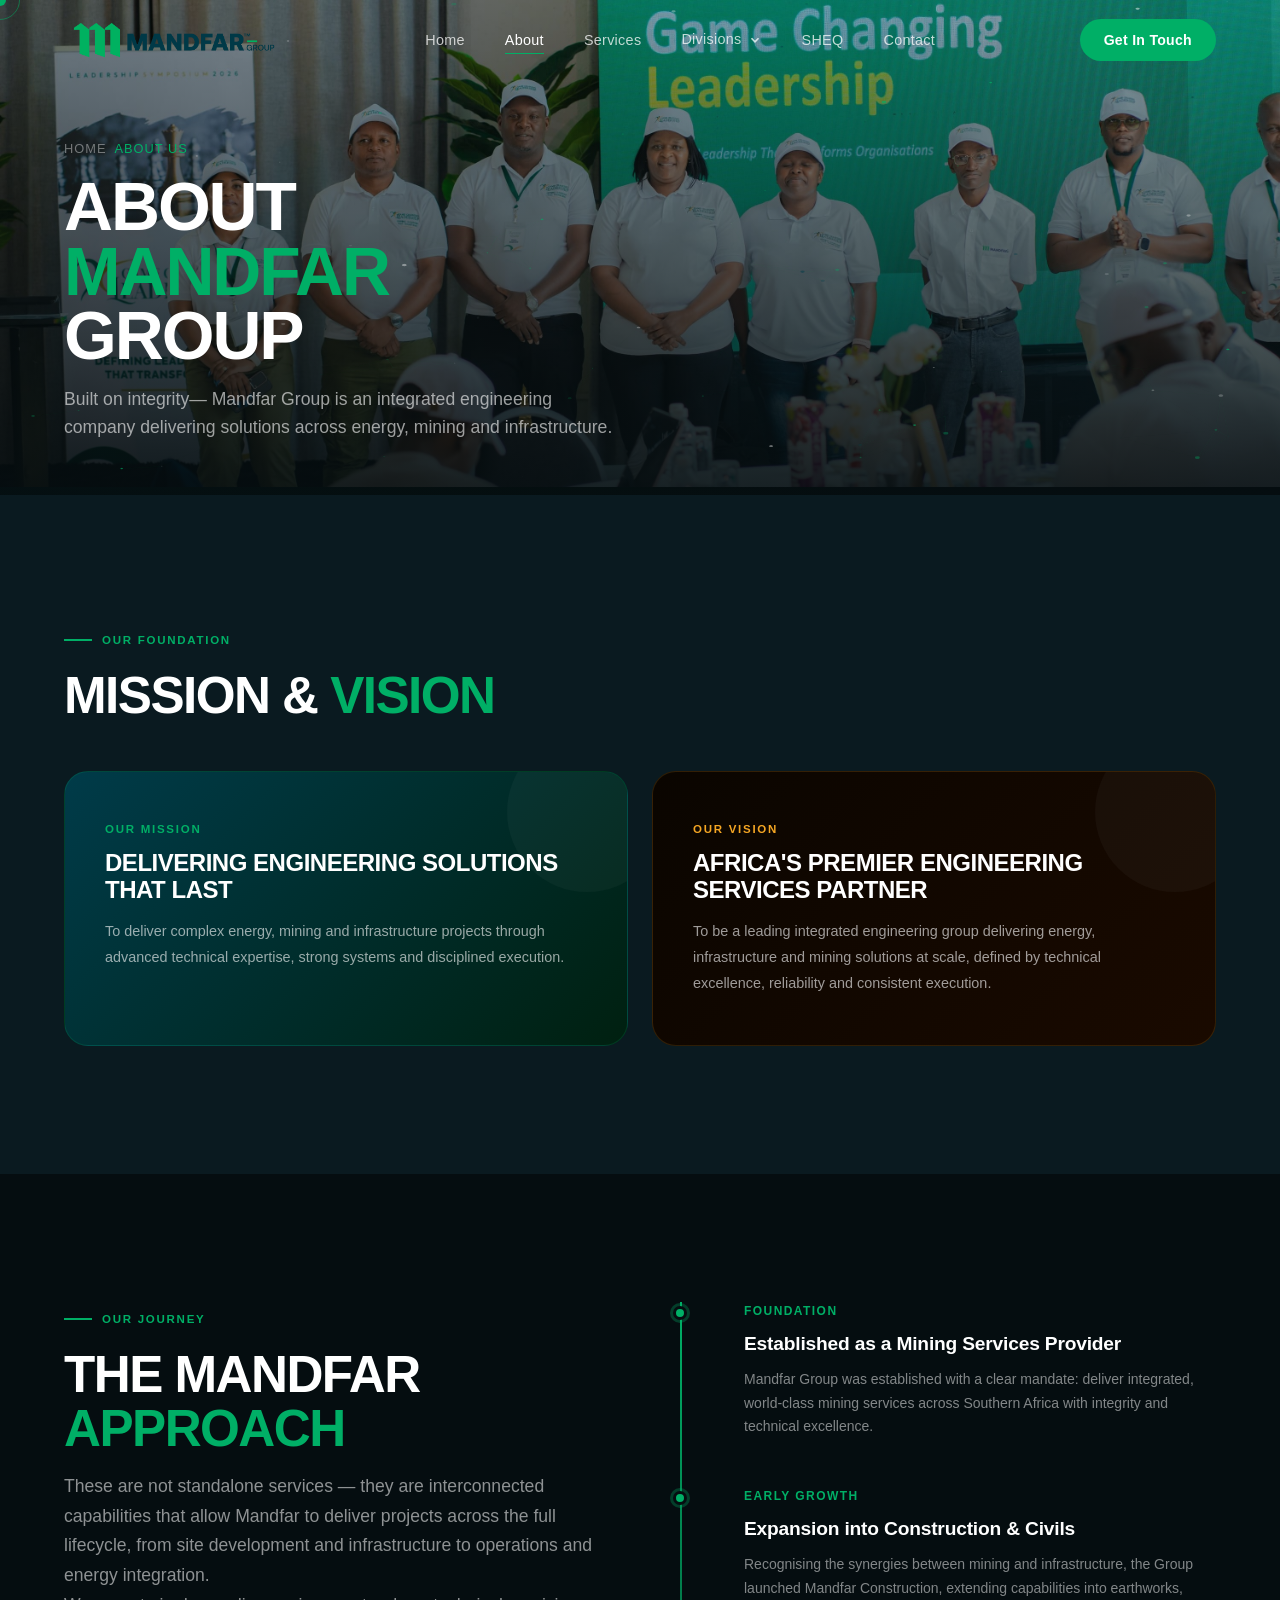
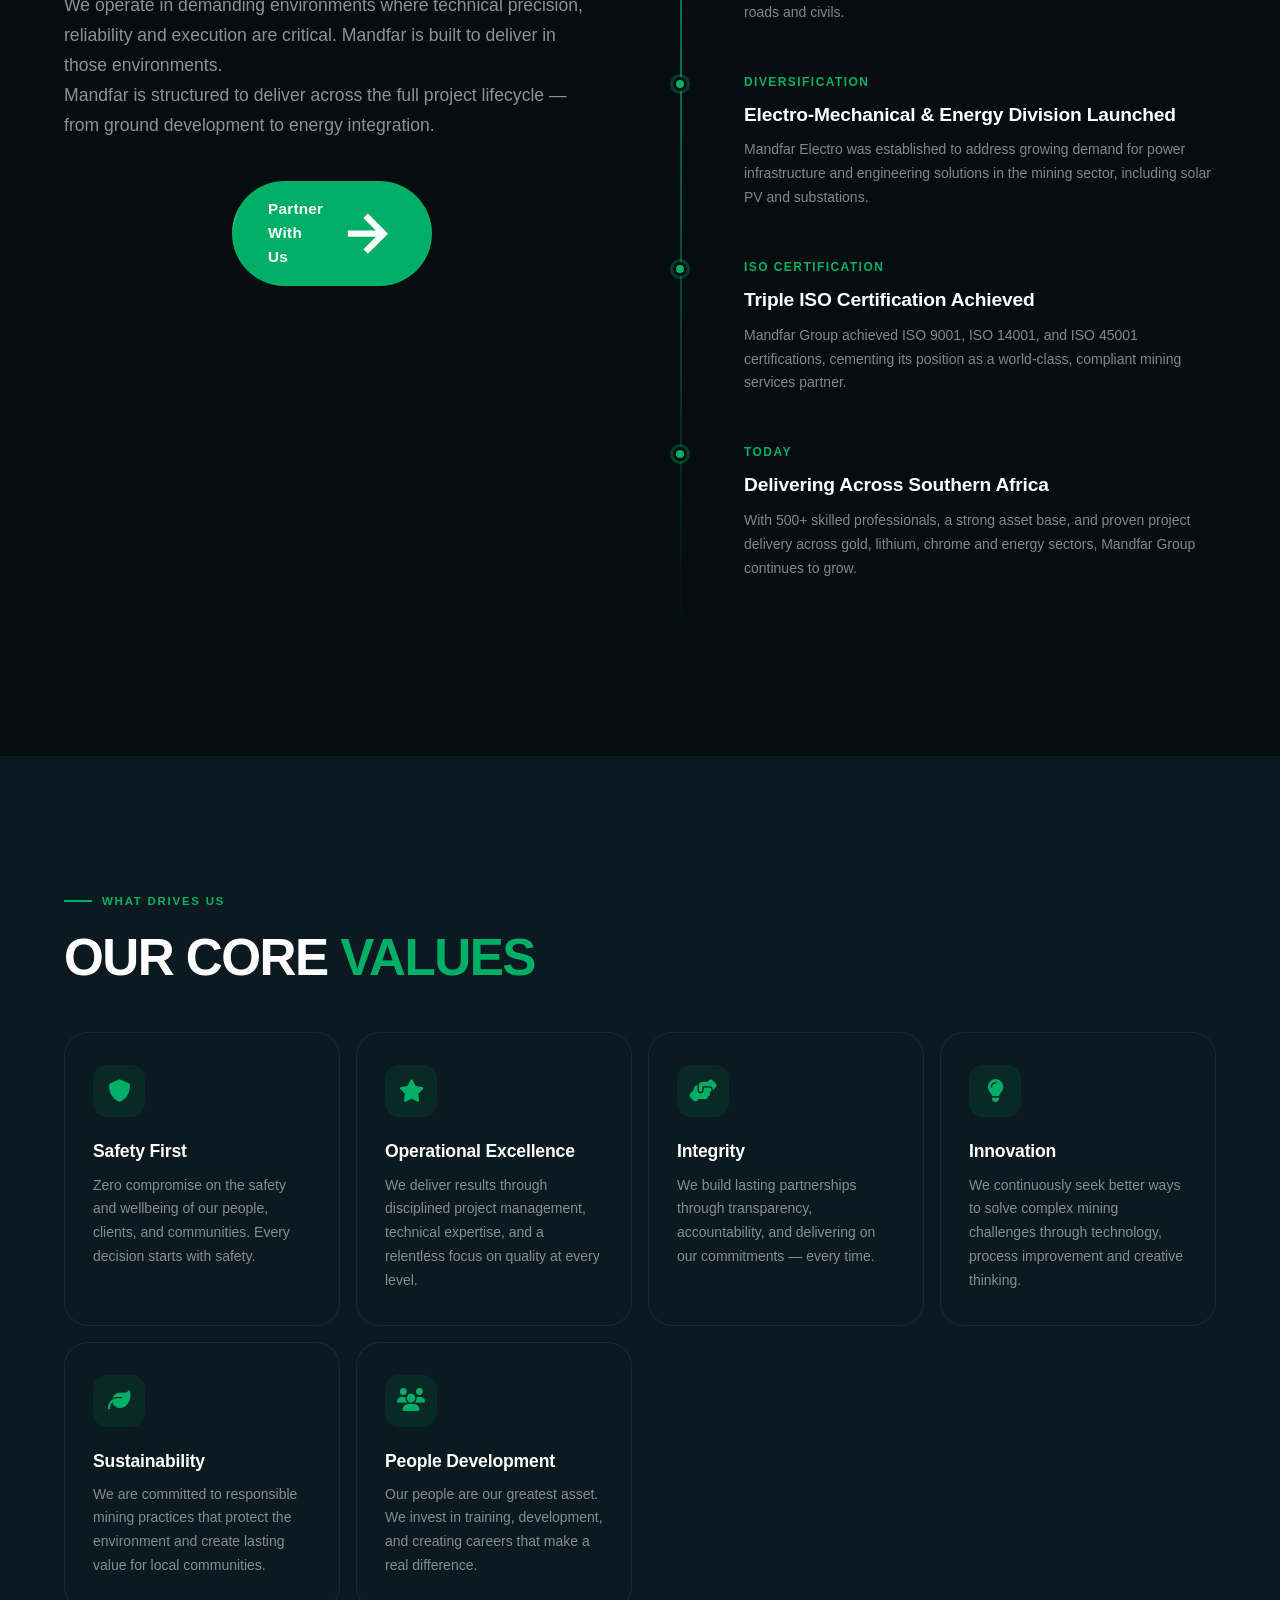
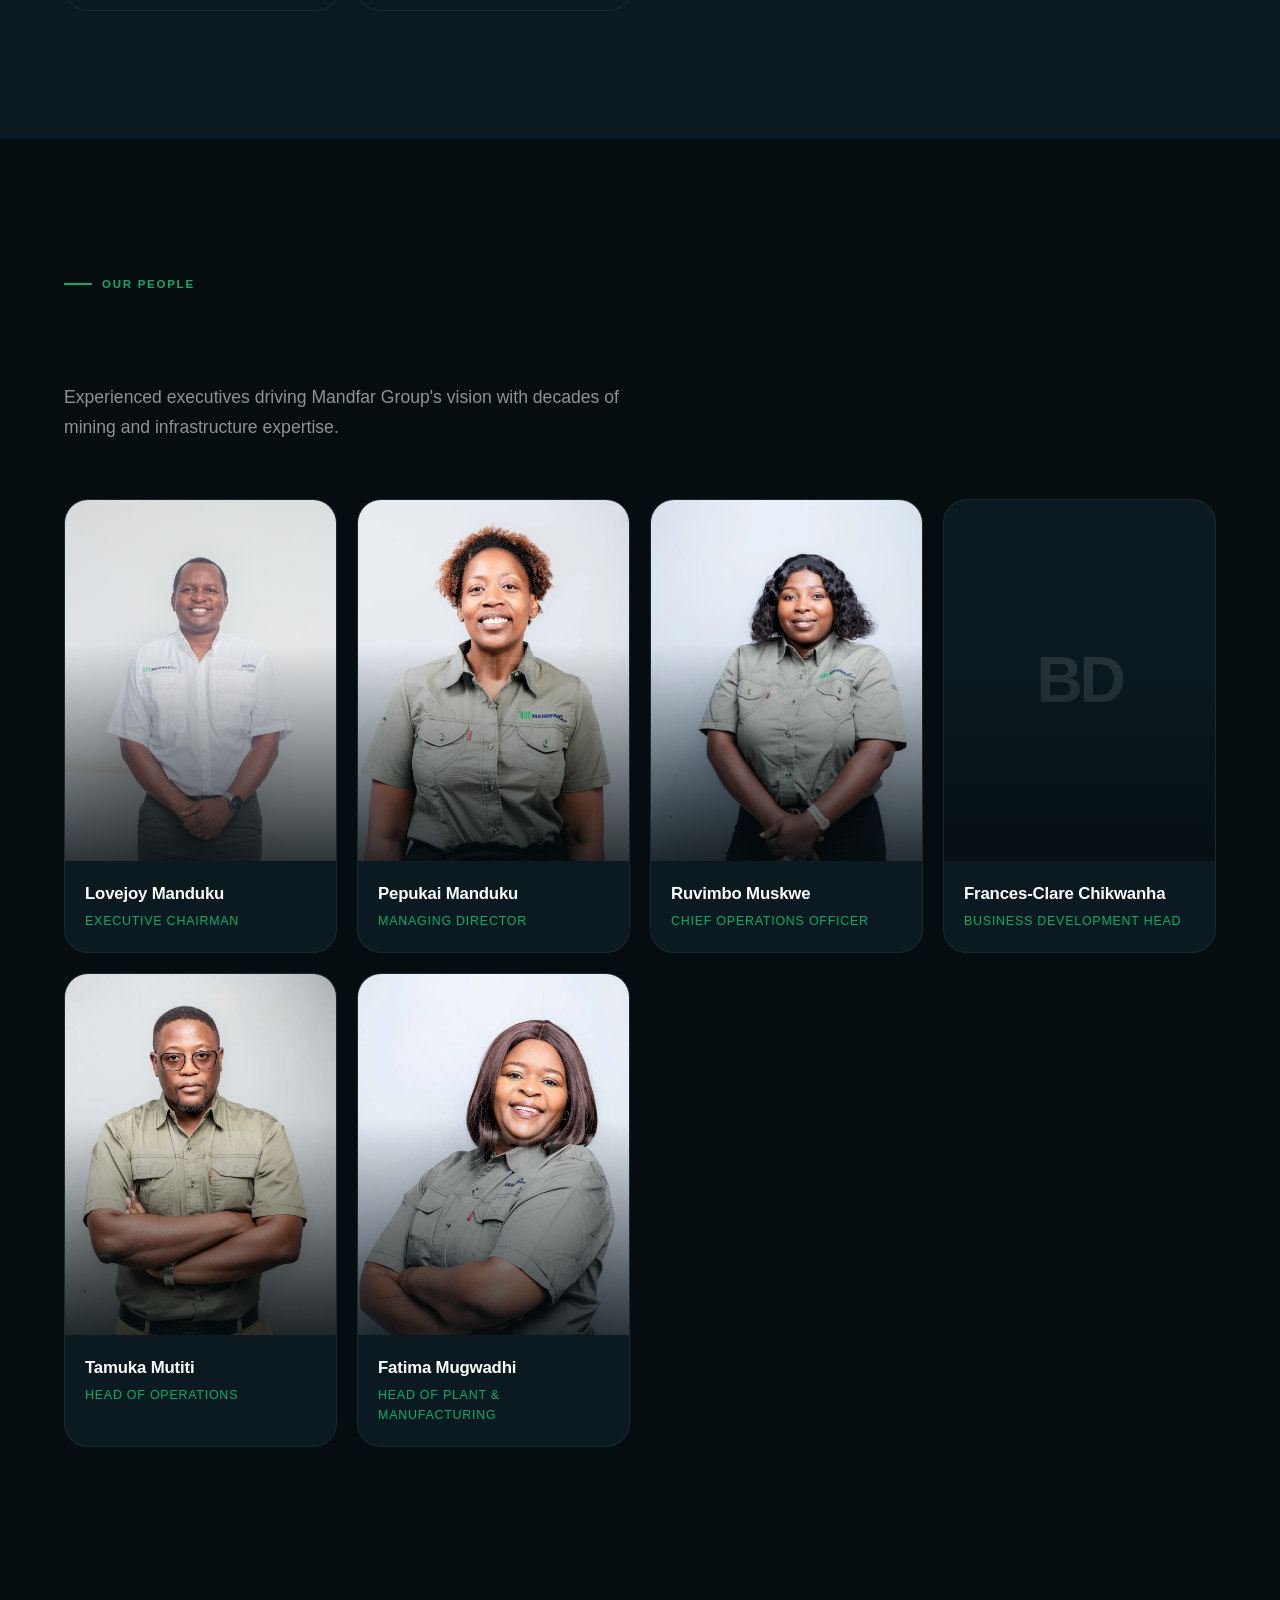
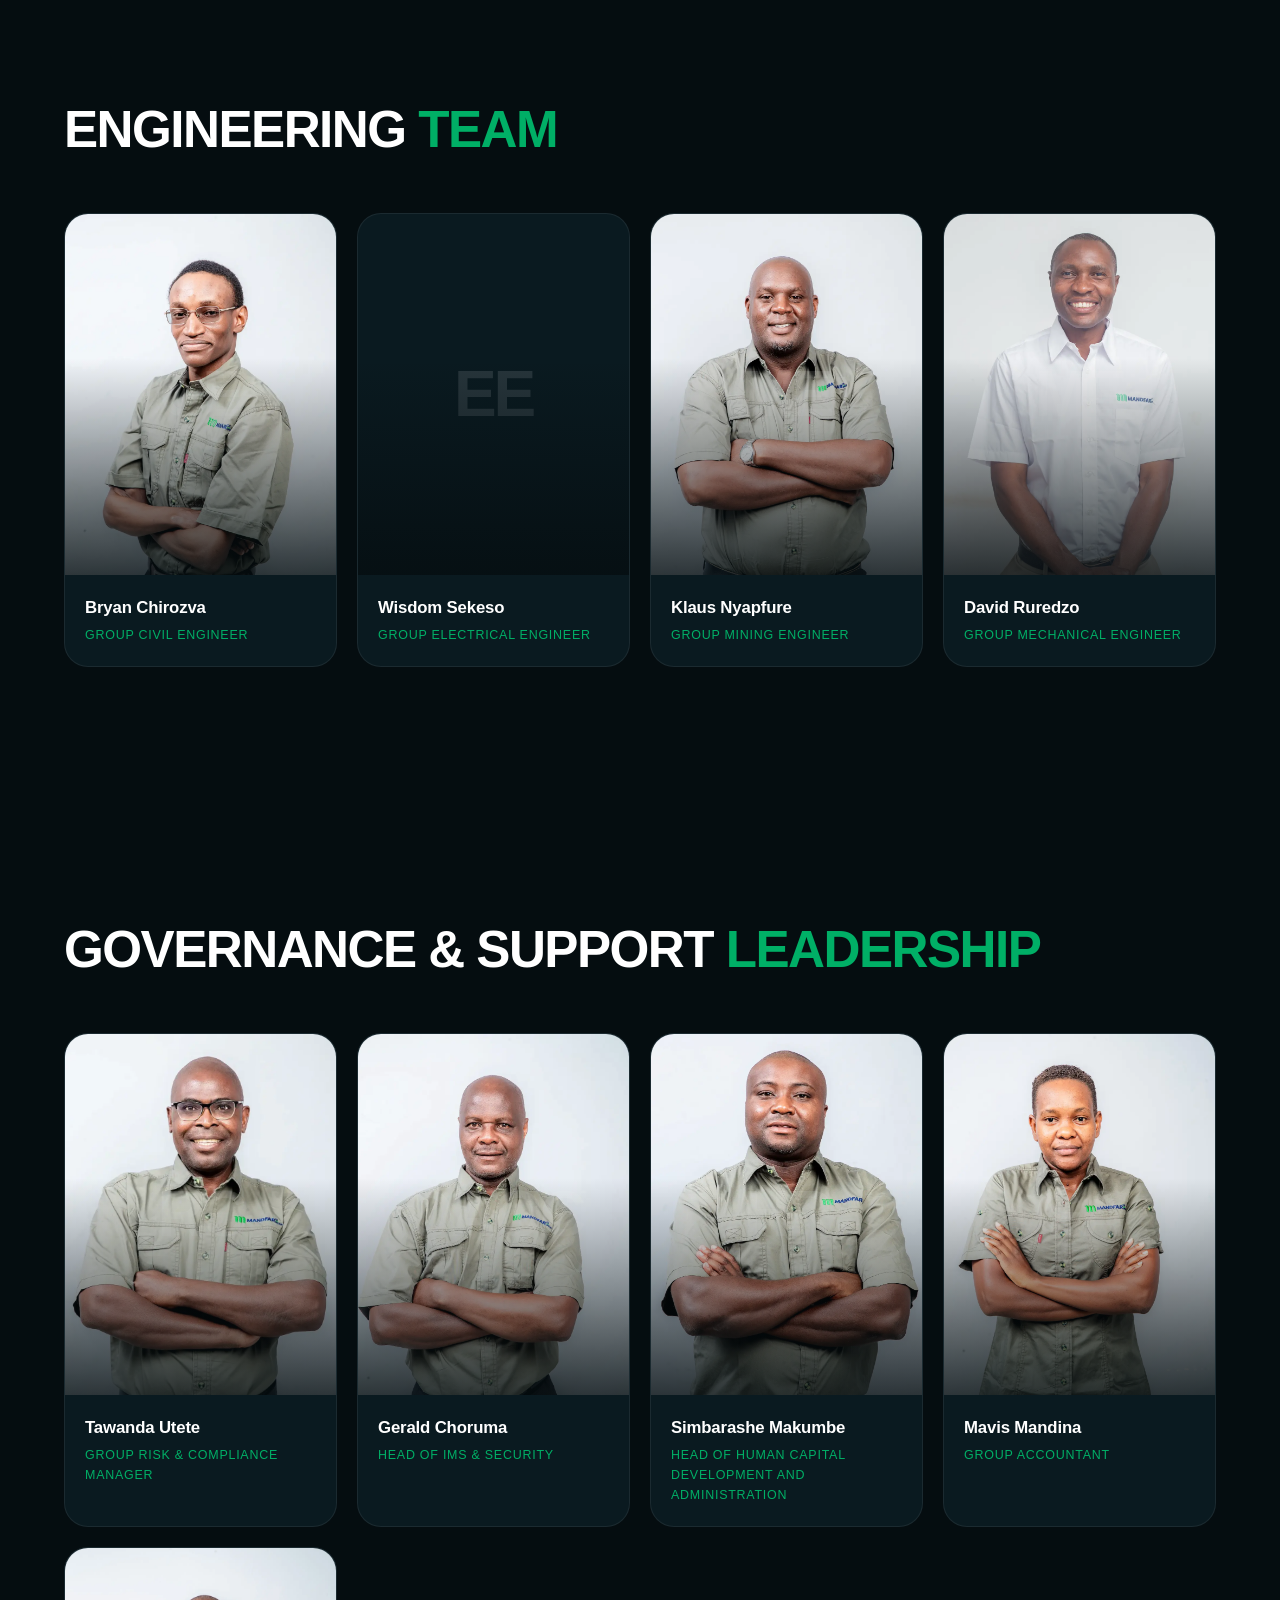
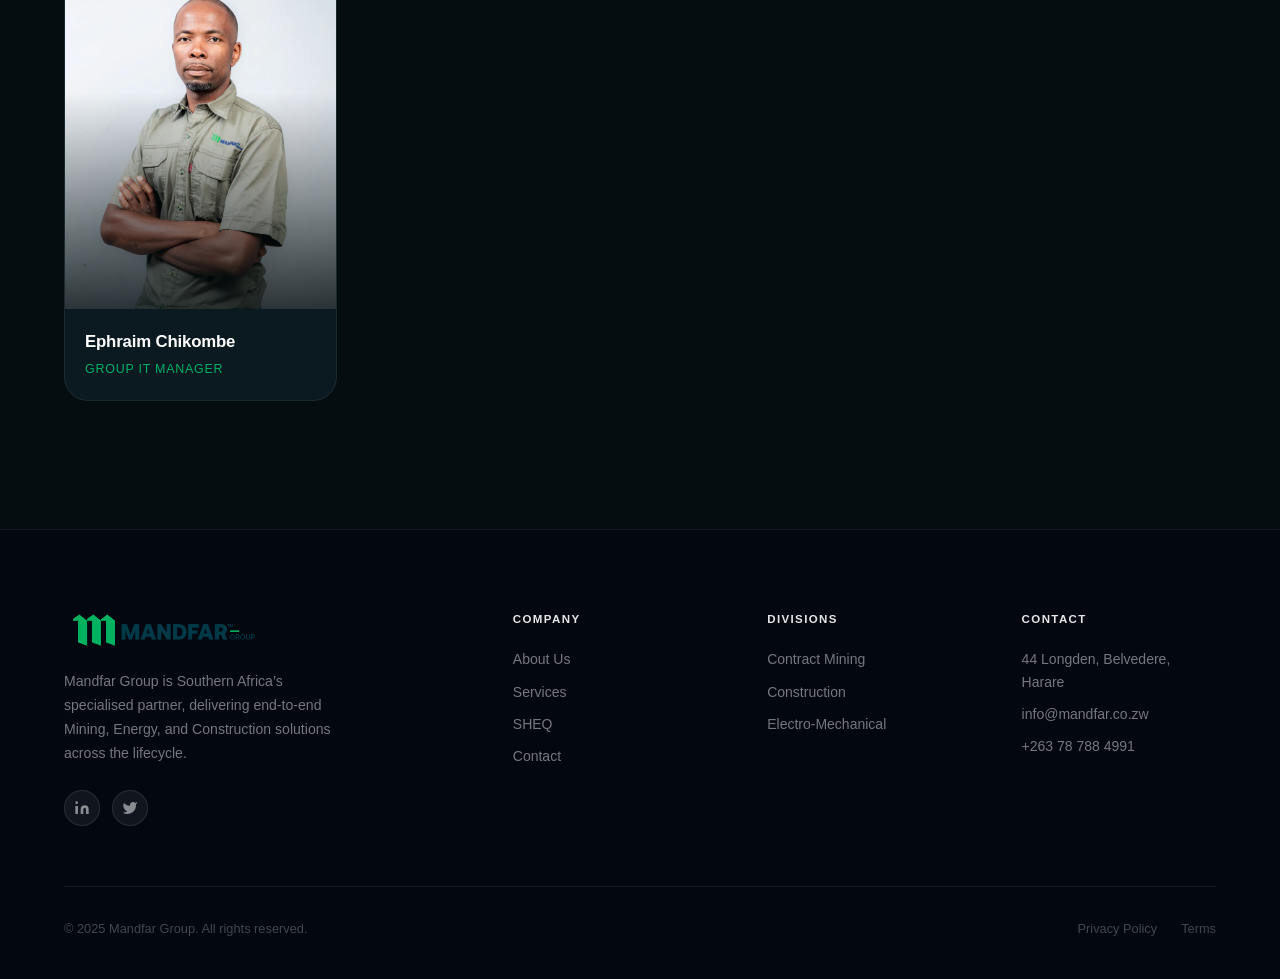
==== commit 96cb00d0: "Update about.html" ====
--- a/about.html
+++ b/about.html
@@ -312,7 +312,7 @@
   </div>
 </section>
 
-<section class="section" style="background:var(--dark);">
+<section class="section" style="background:var(--dark);margin-top: 0;">
   <div class="section-inner">
     <h2 class="section-title reveal delay-1">Governance & Support <span class="accent">Leadership</span></h2>
     <div class="team-grid">
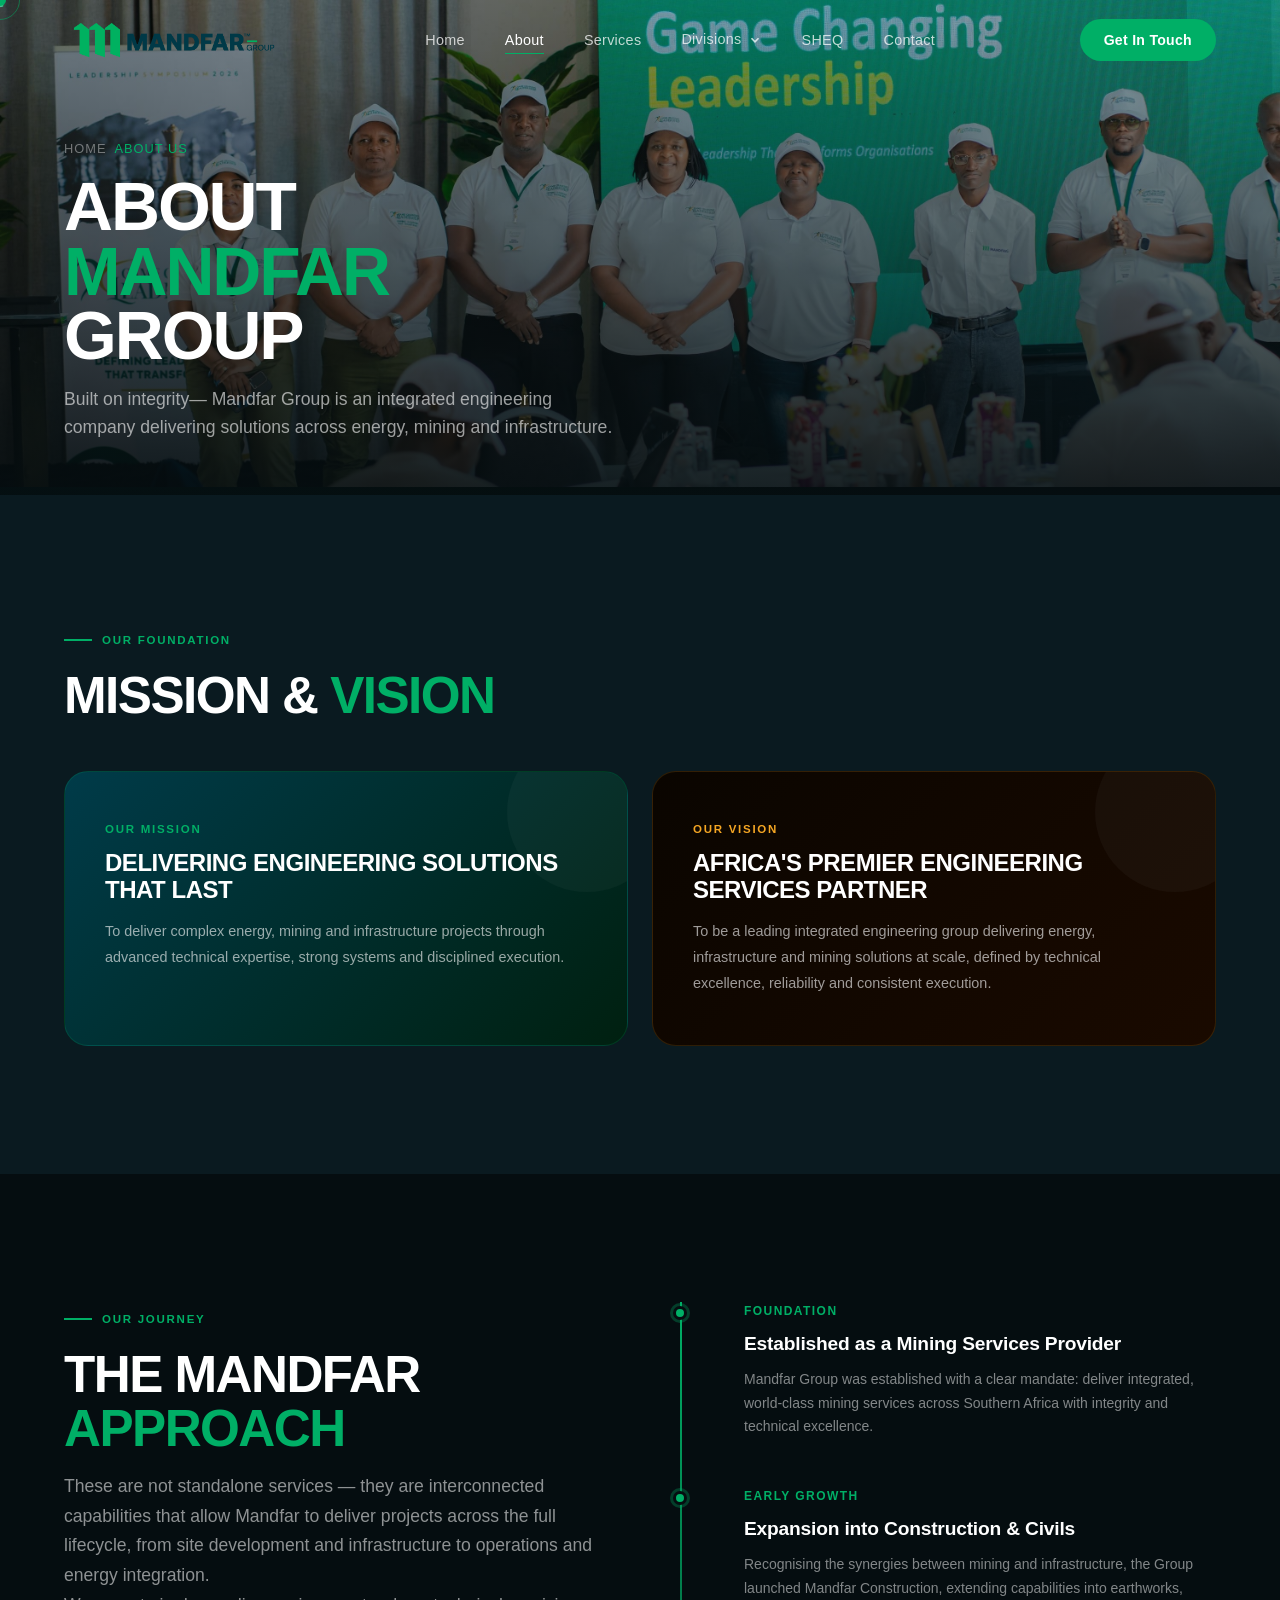
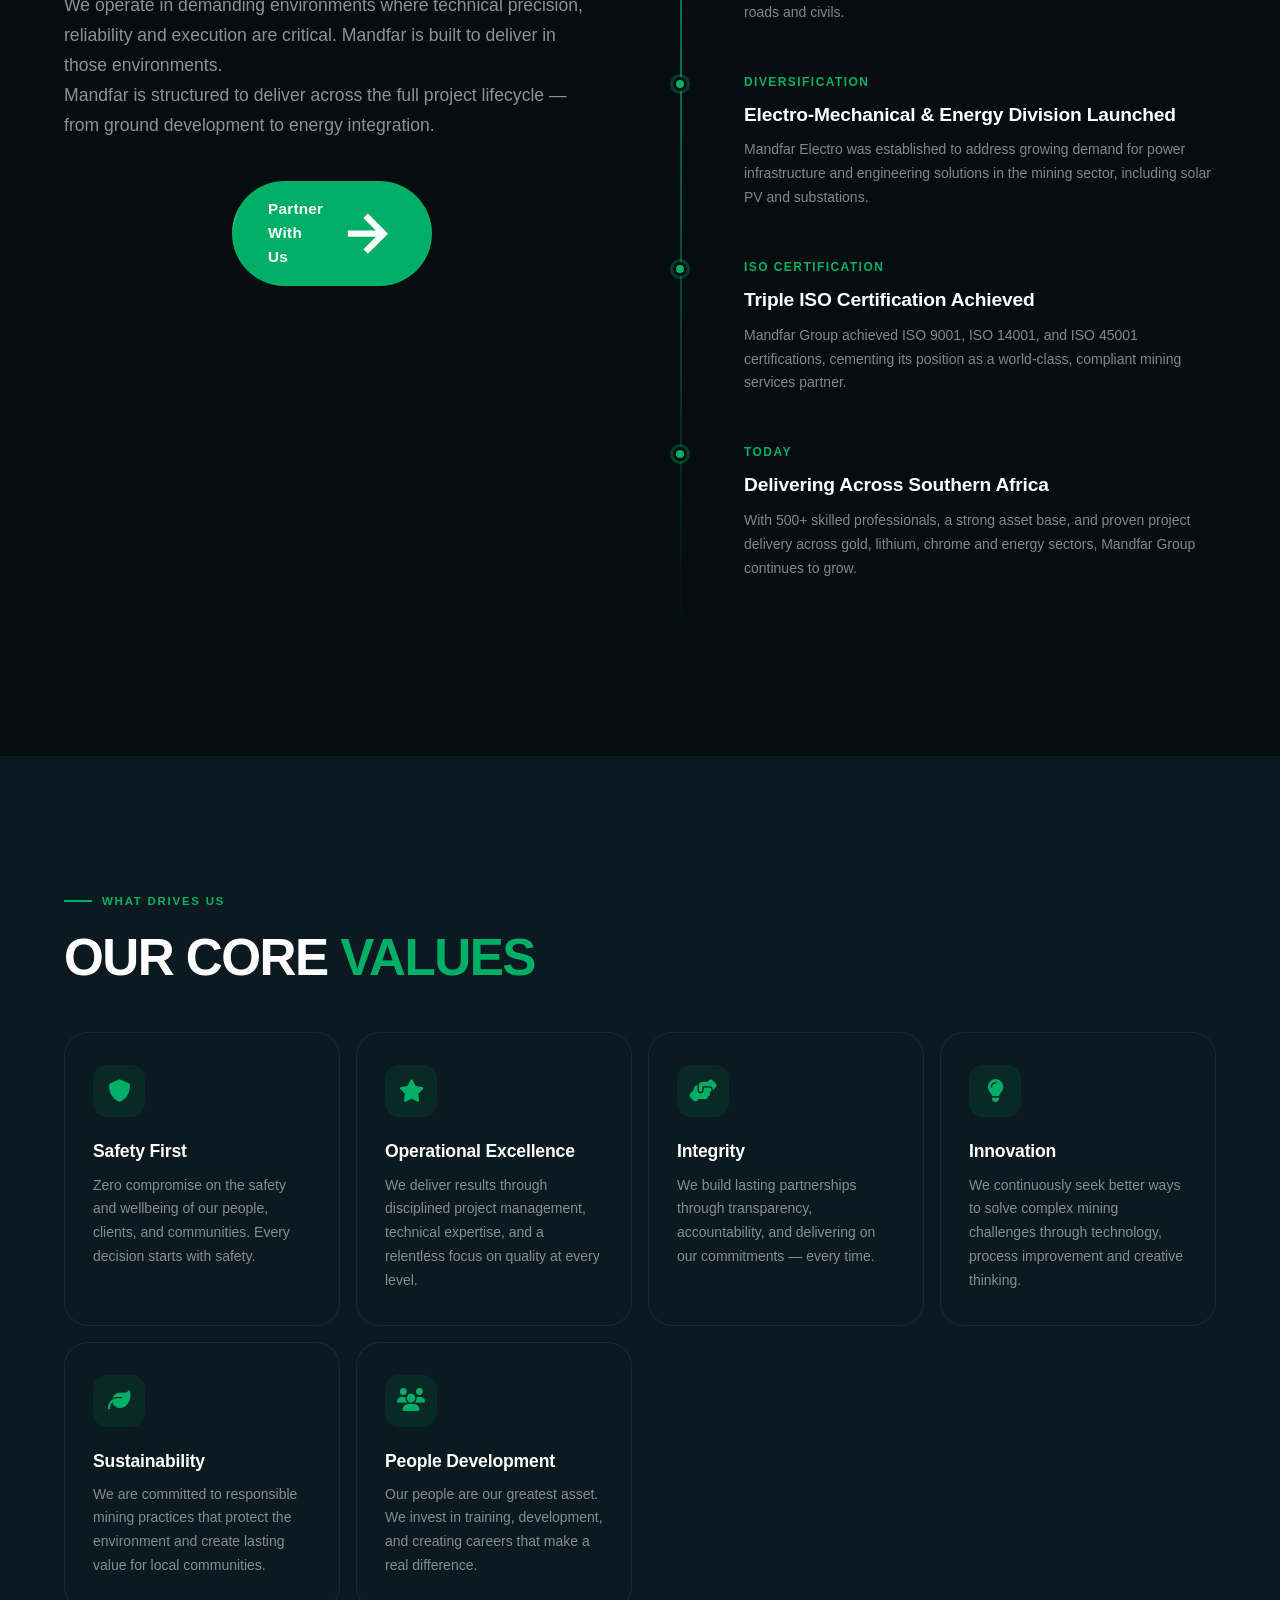
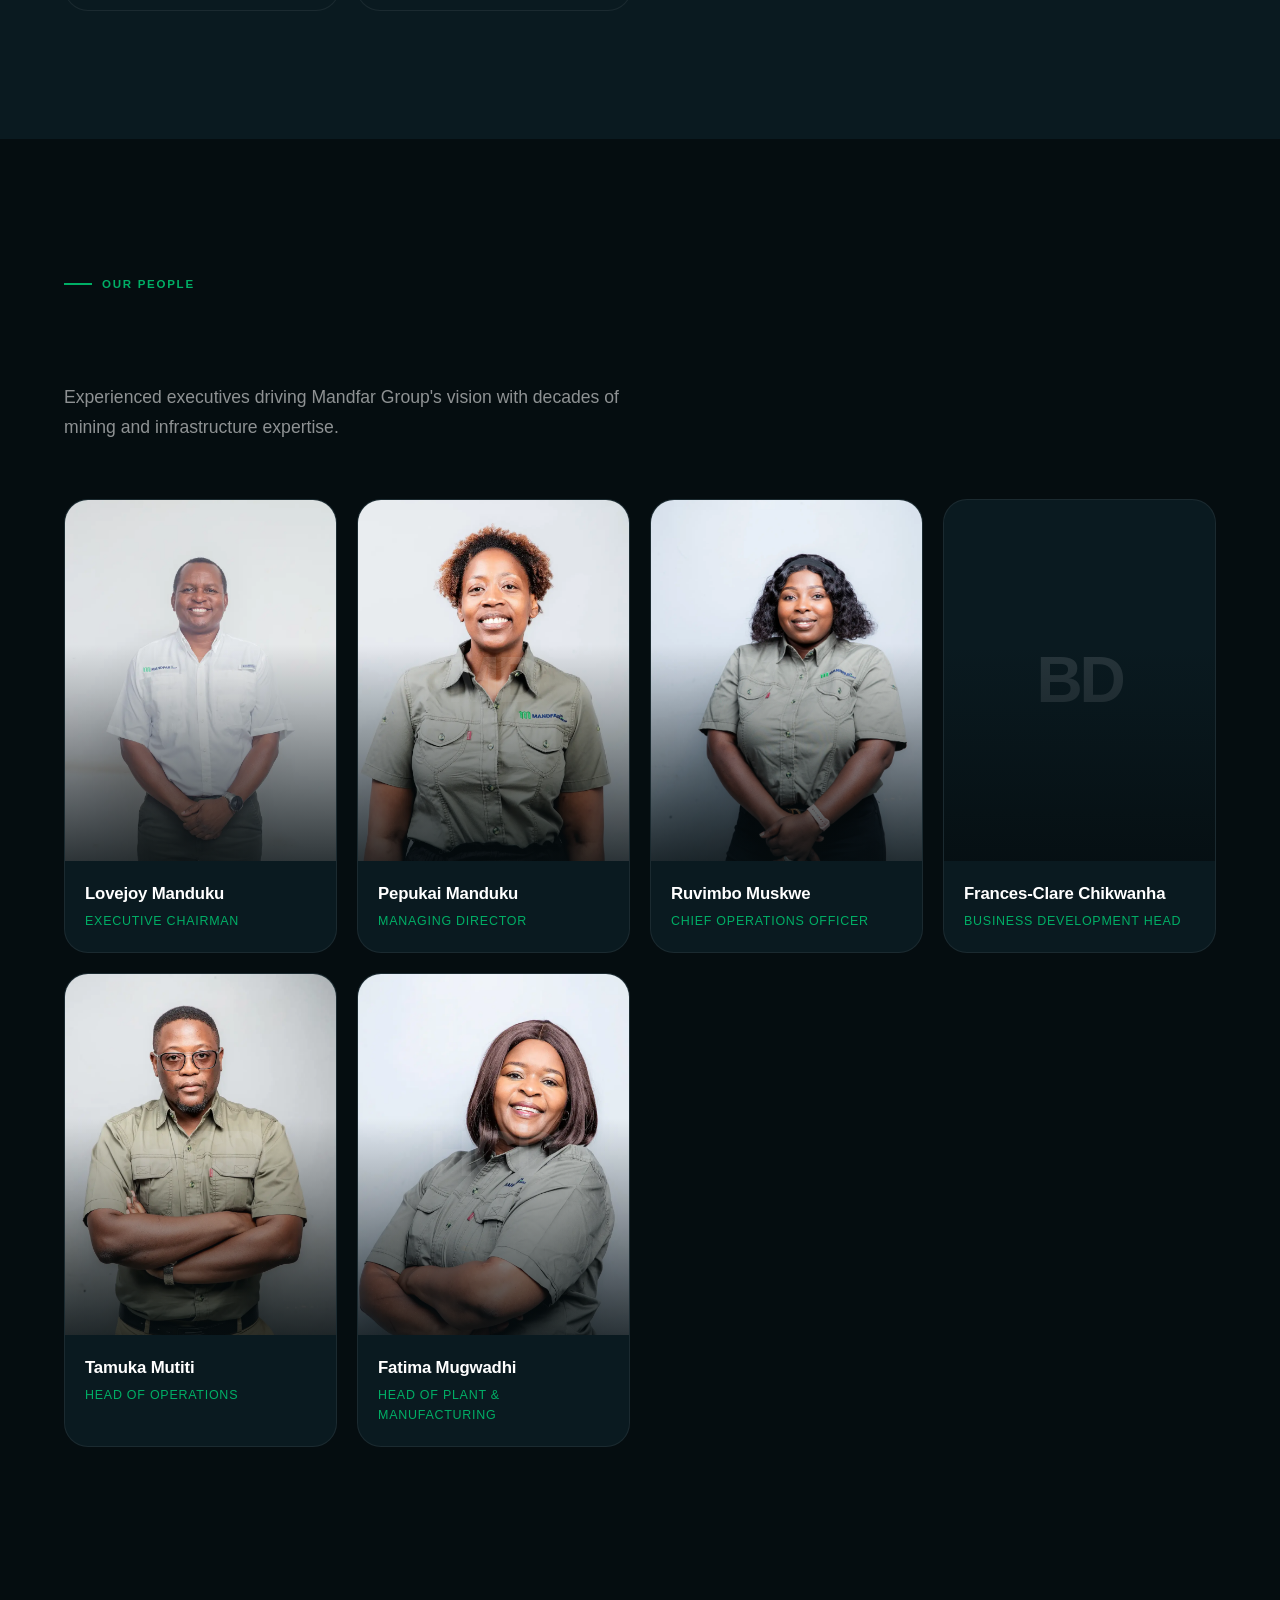
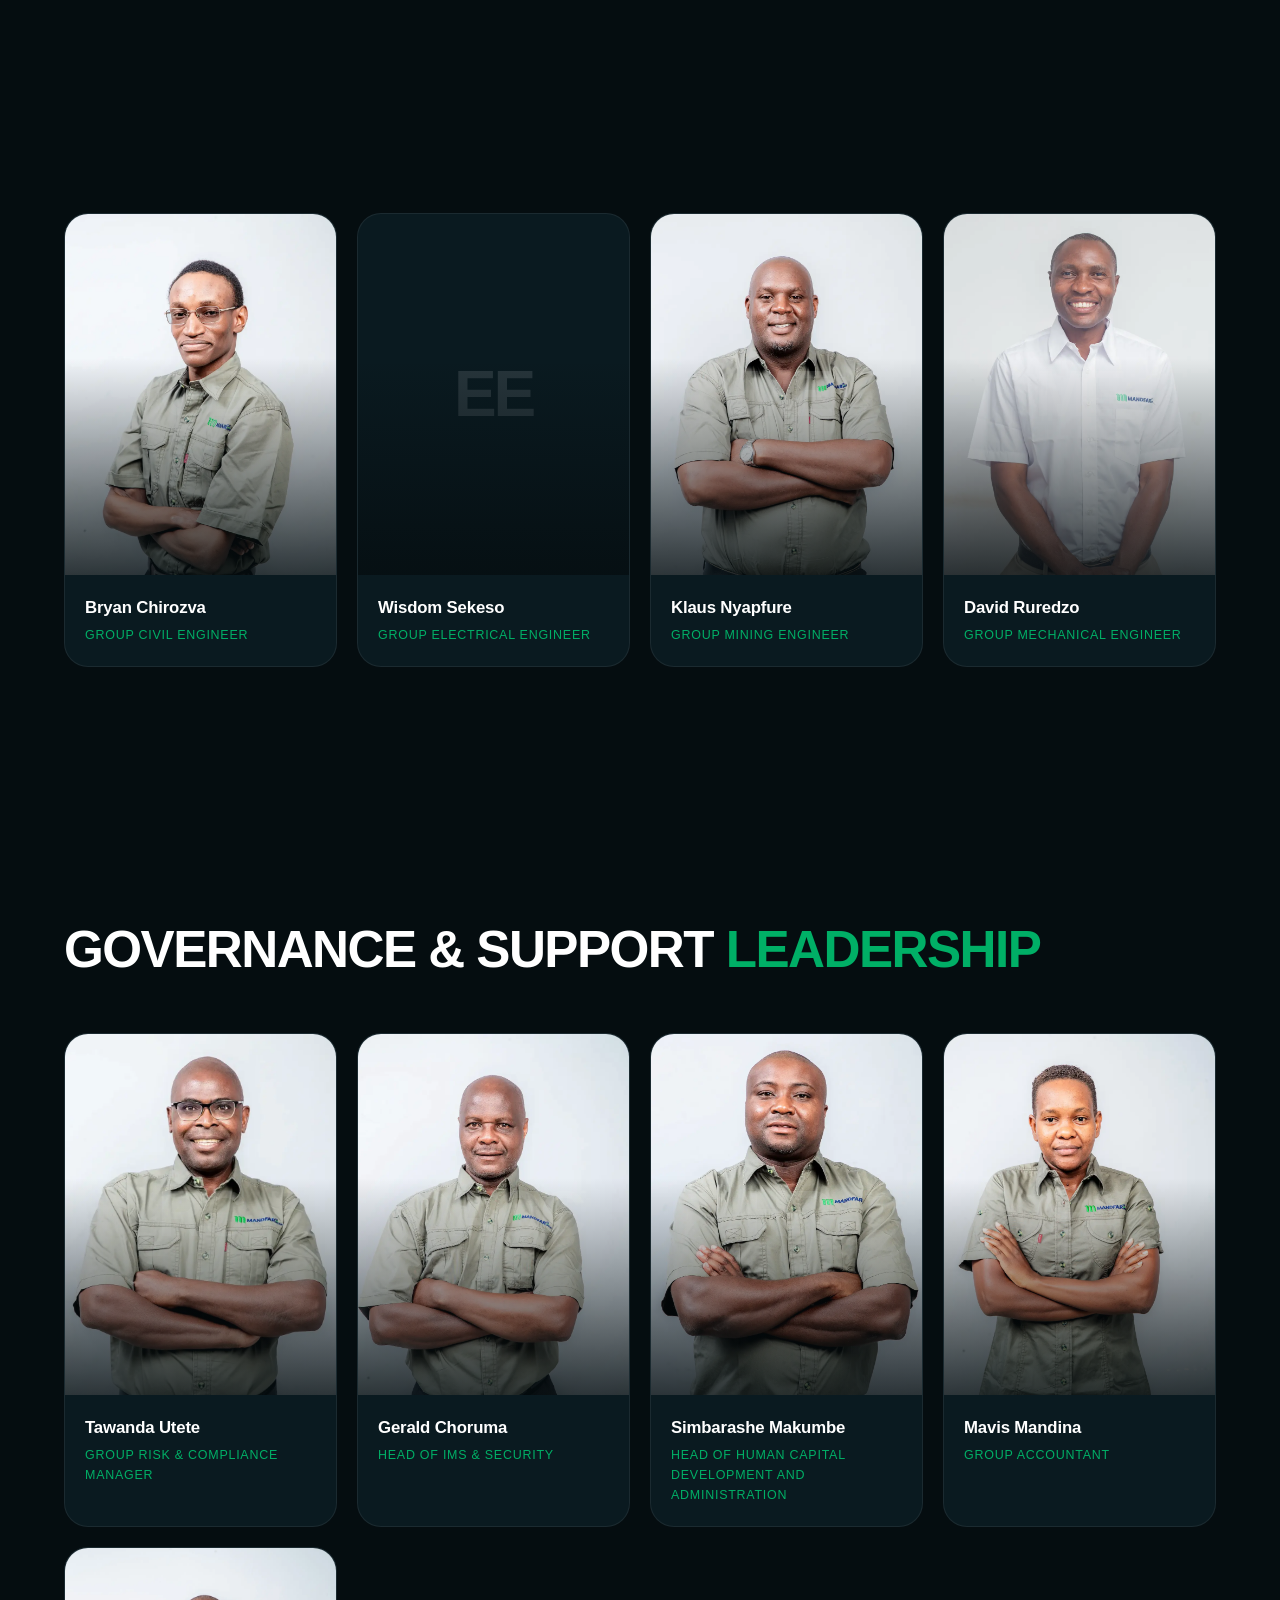
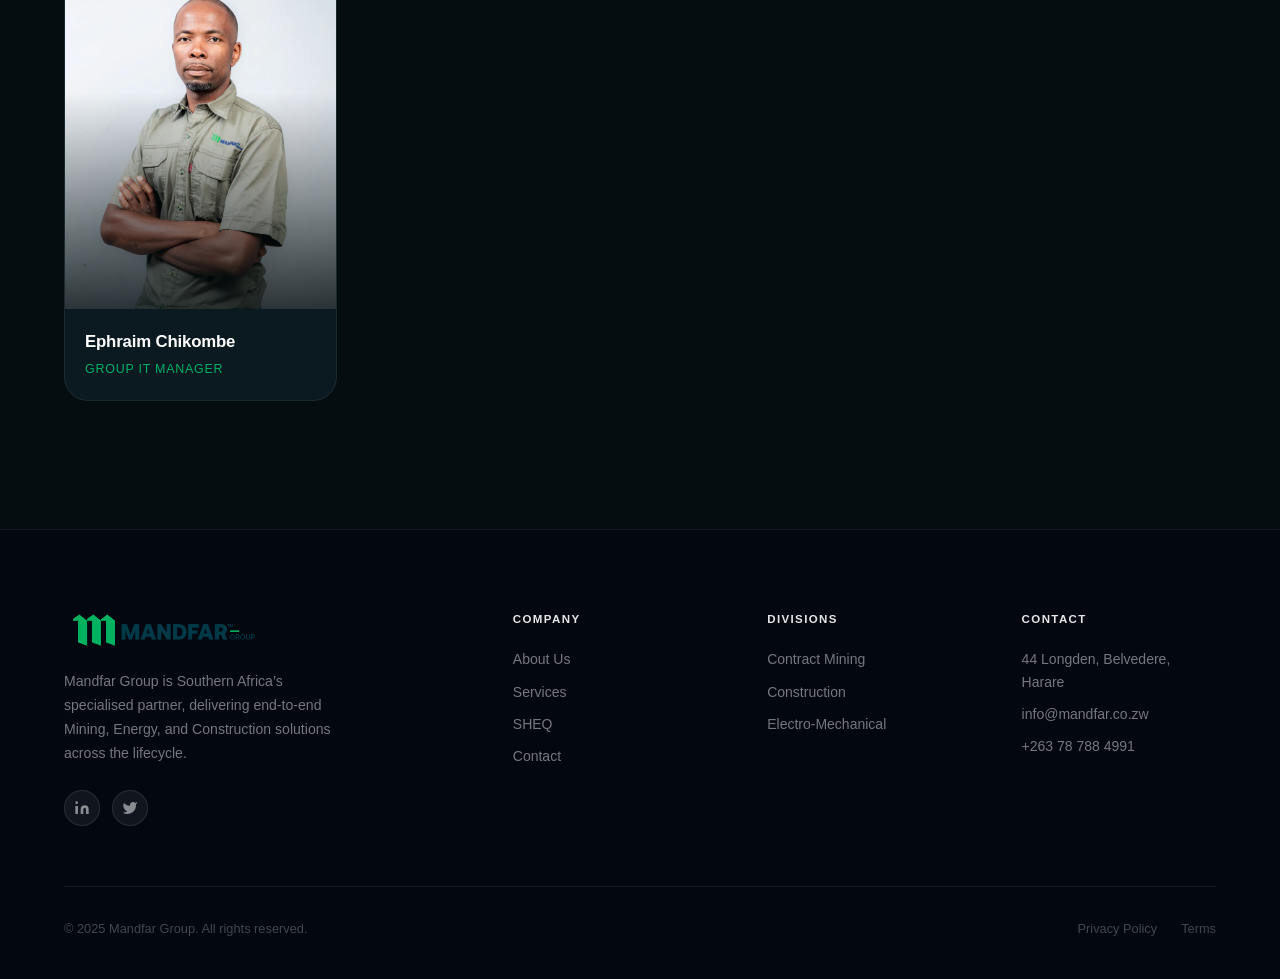
==== commit cb0c87e1: "heavy changes" ====
--- a/about.html
+++ b/about.html
@@ -182,7 +182,7 @@
     <div class="team-grid">
       <div class="team-card reveal delay-1">
         <div class="team-card-photo">
-          <div class="team-card-photo-bg team-photo-md" style="background-image: url(assets/lovejoymanduku.jpg);background-position: center;background-size: cover;">
+          <div class="team-card-photo-bg team-photo-md" style="background-image: url(assets/lovejoymanduku.webp);background-position: center;background-size: cover;">
             <div class="team-initial">MD</div>
           </div>
           <div class="team-card-photo-overlay"></div>
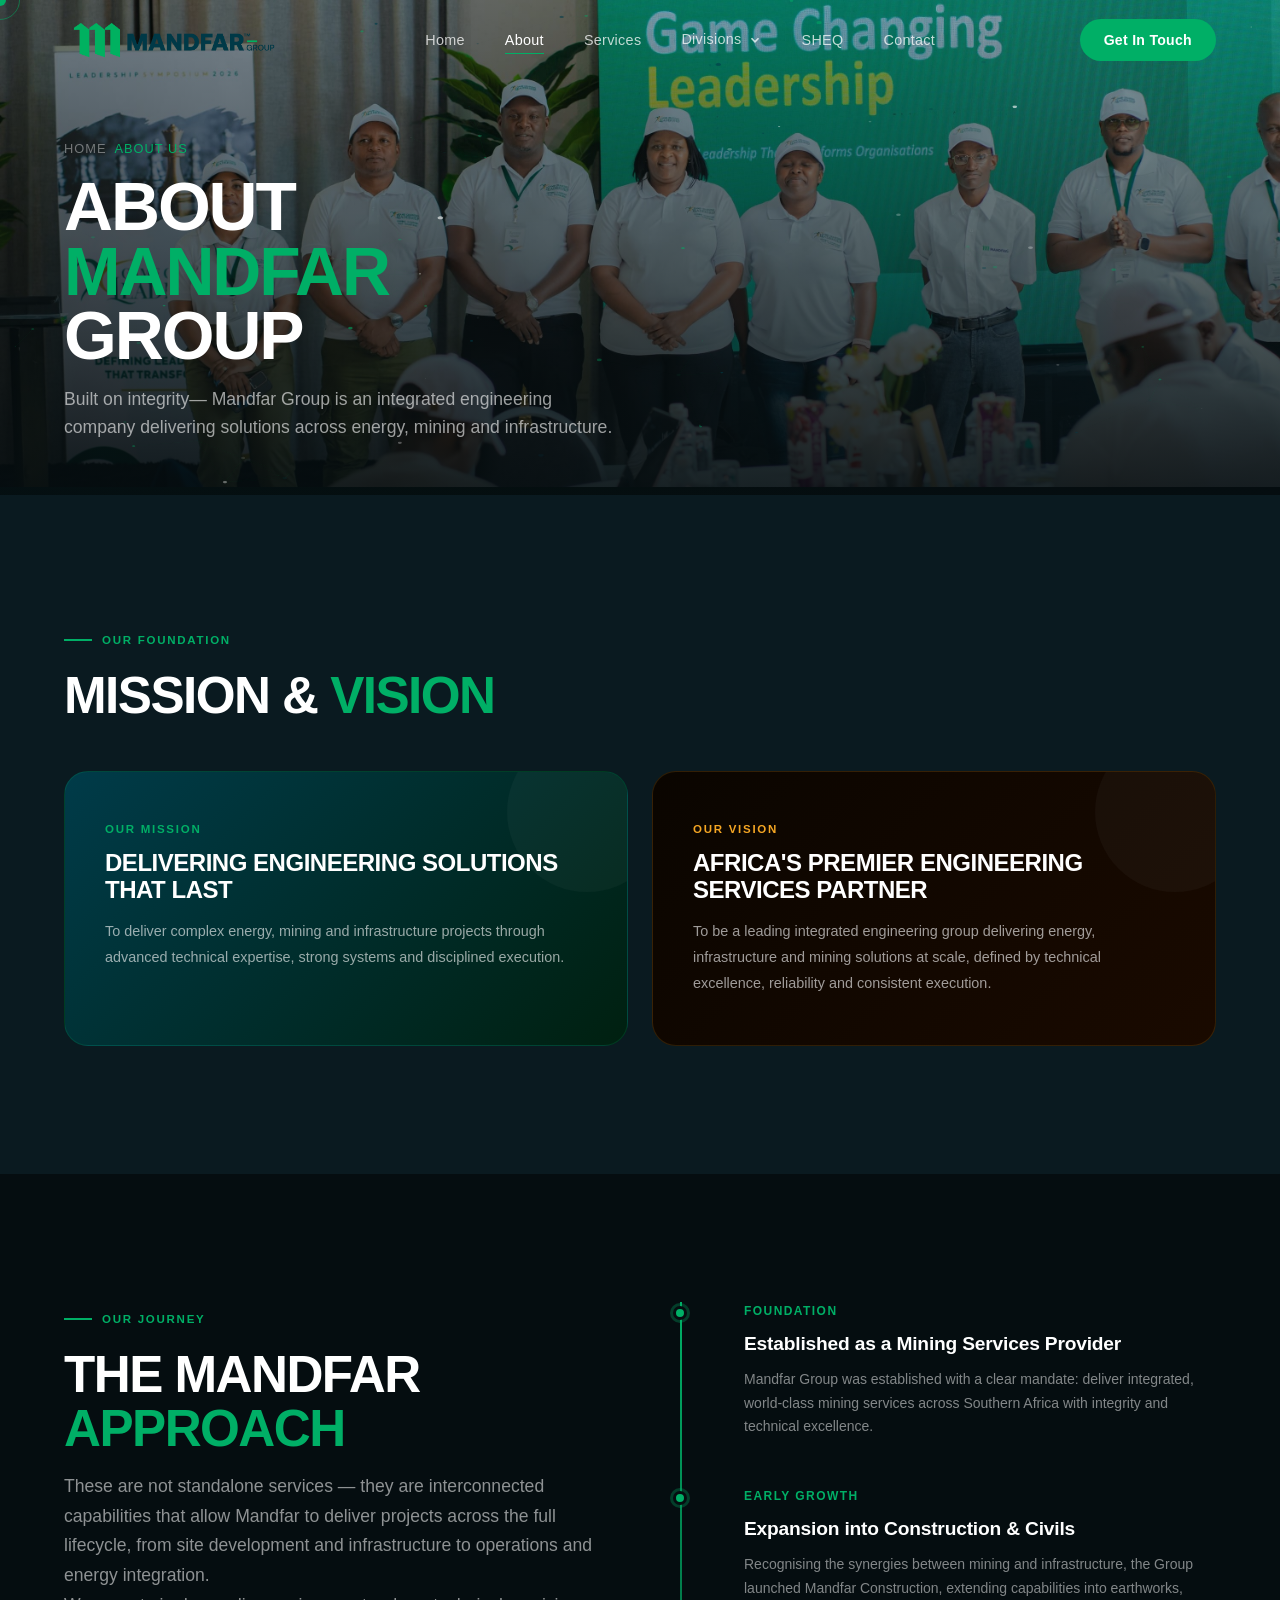
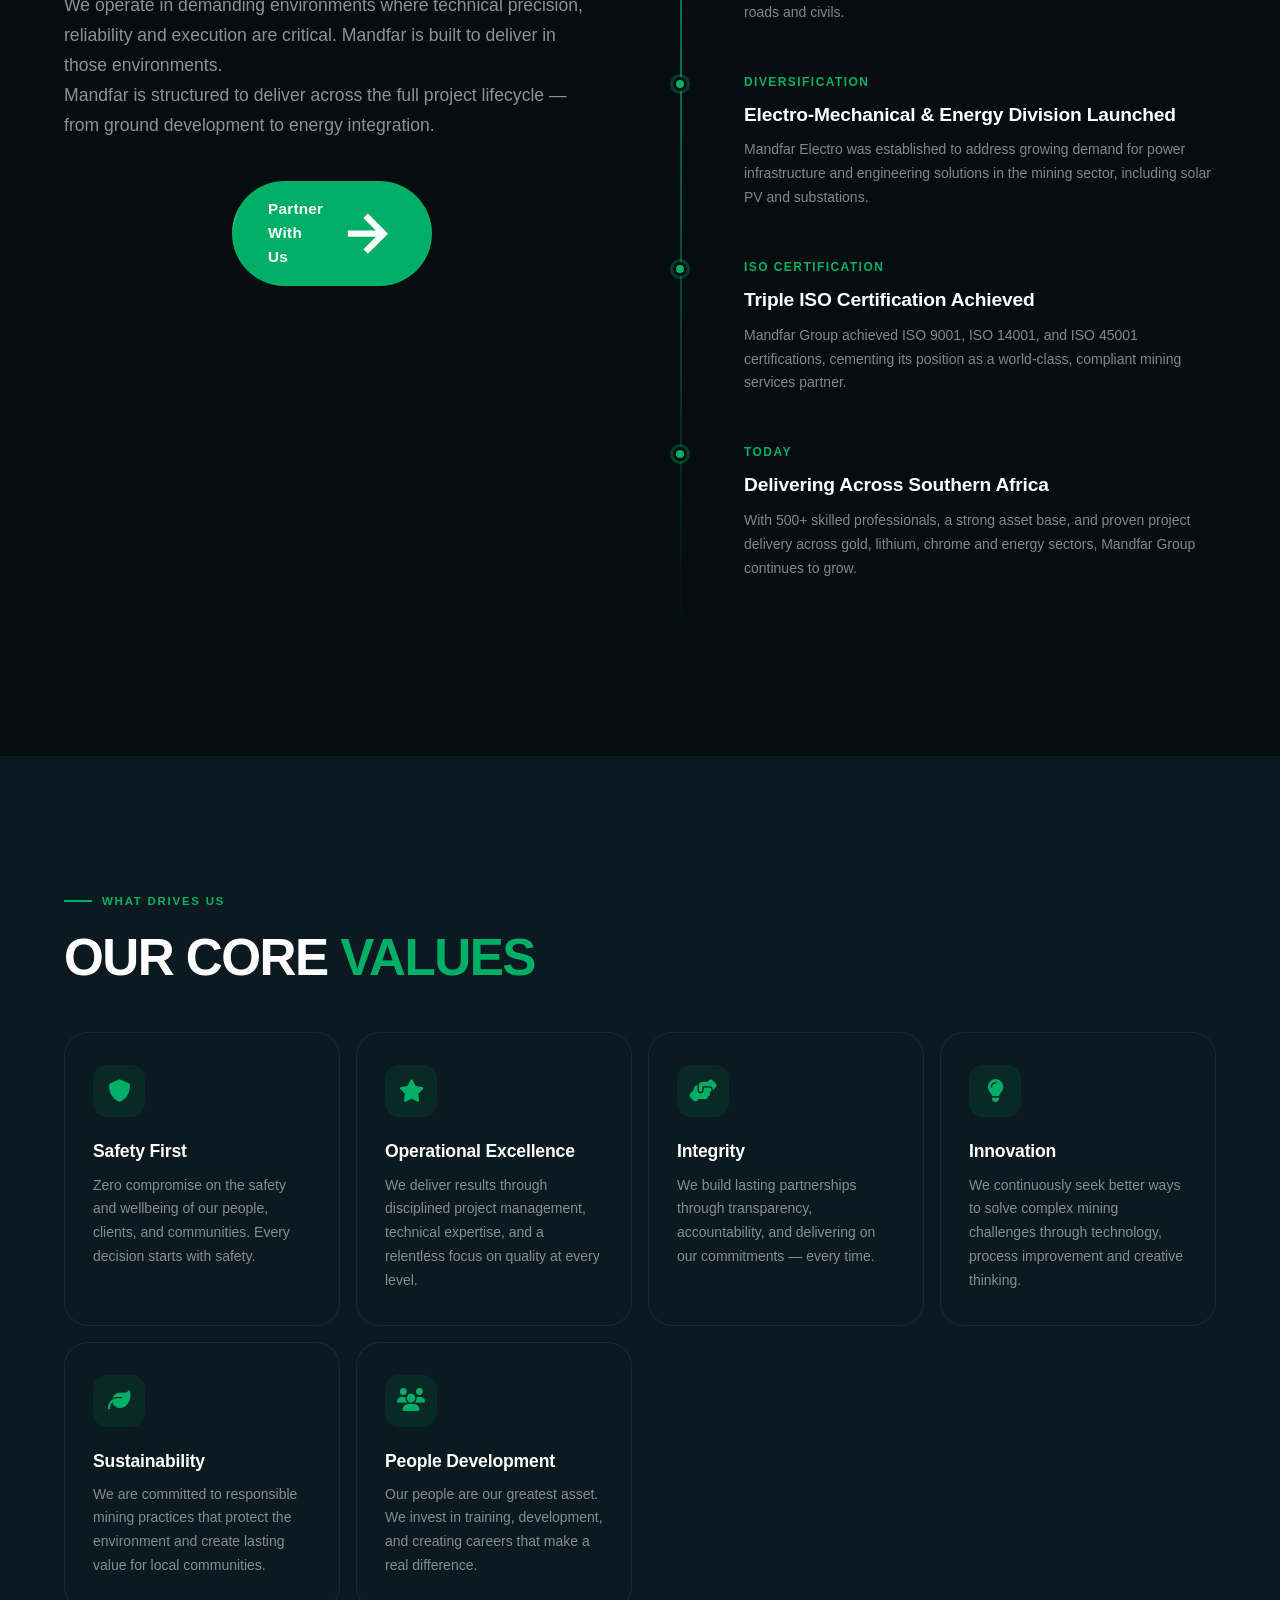
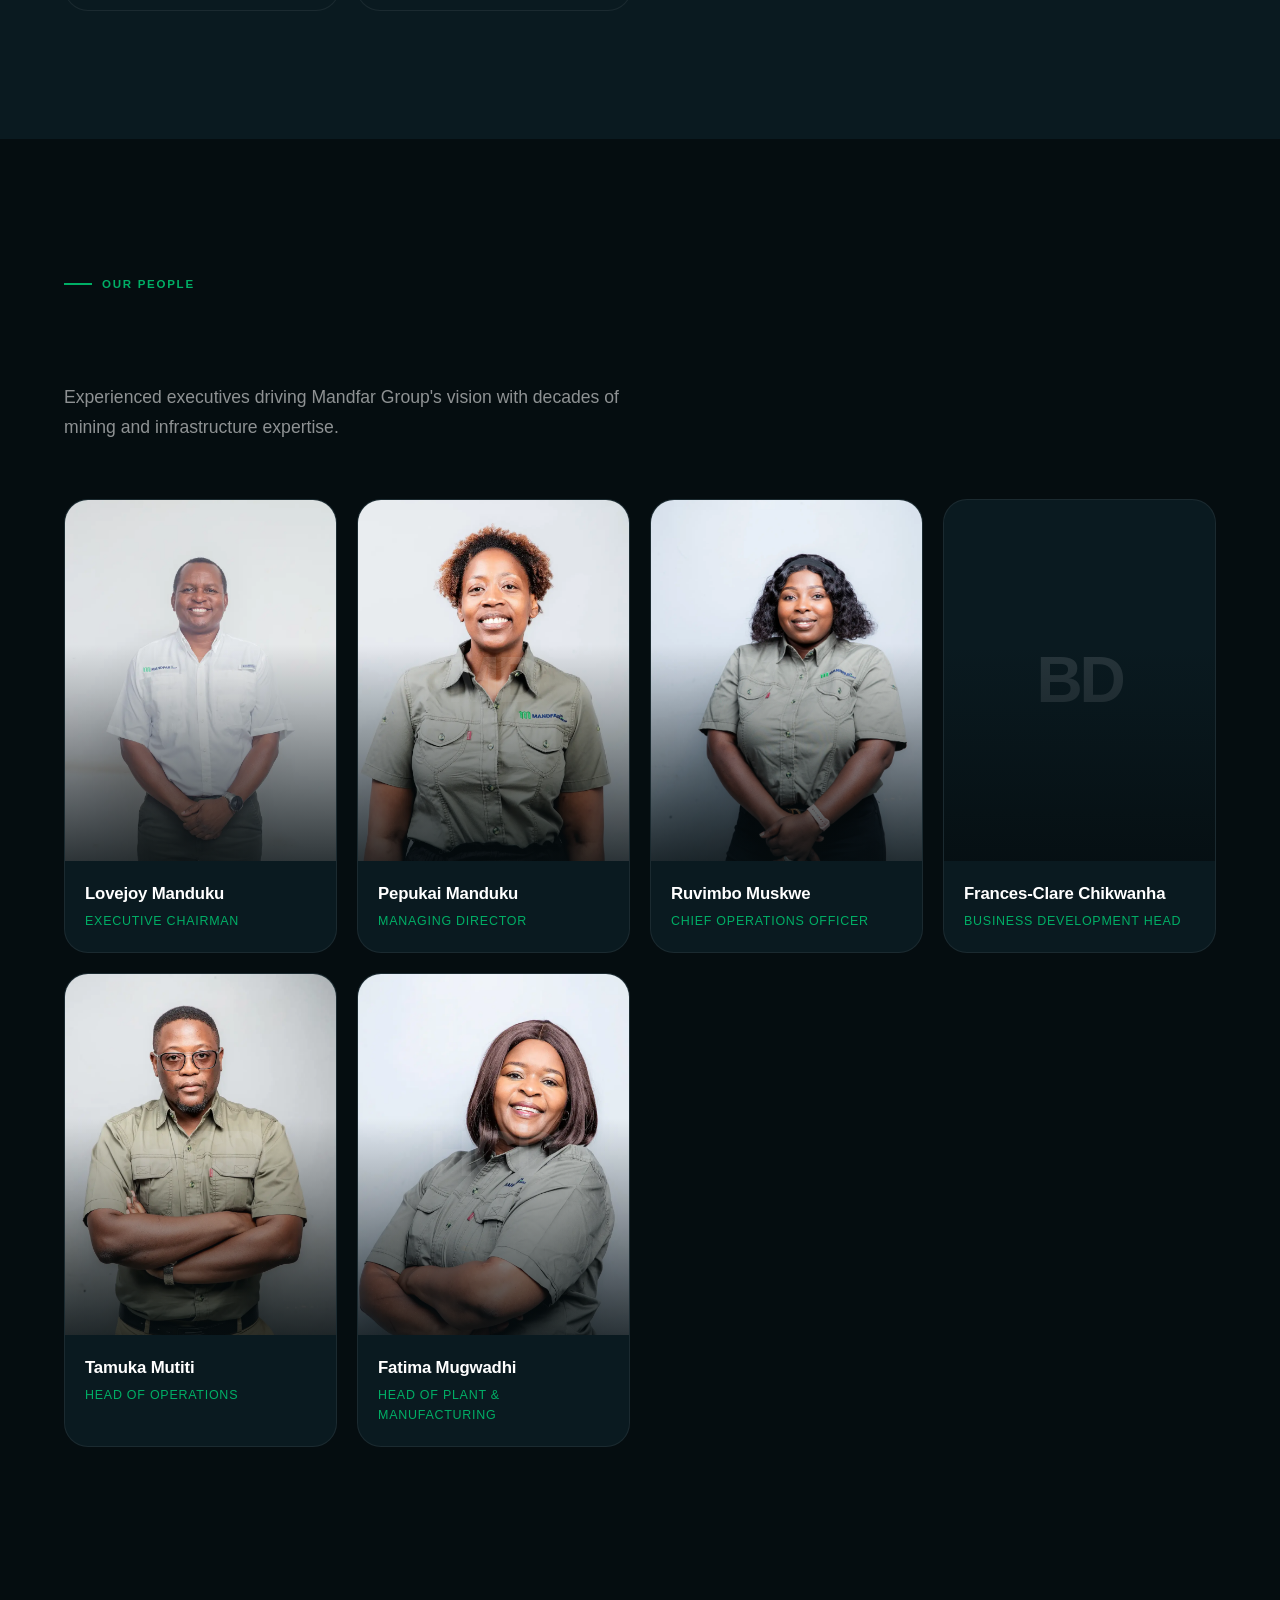
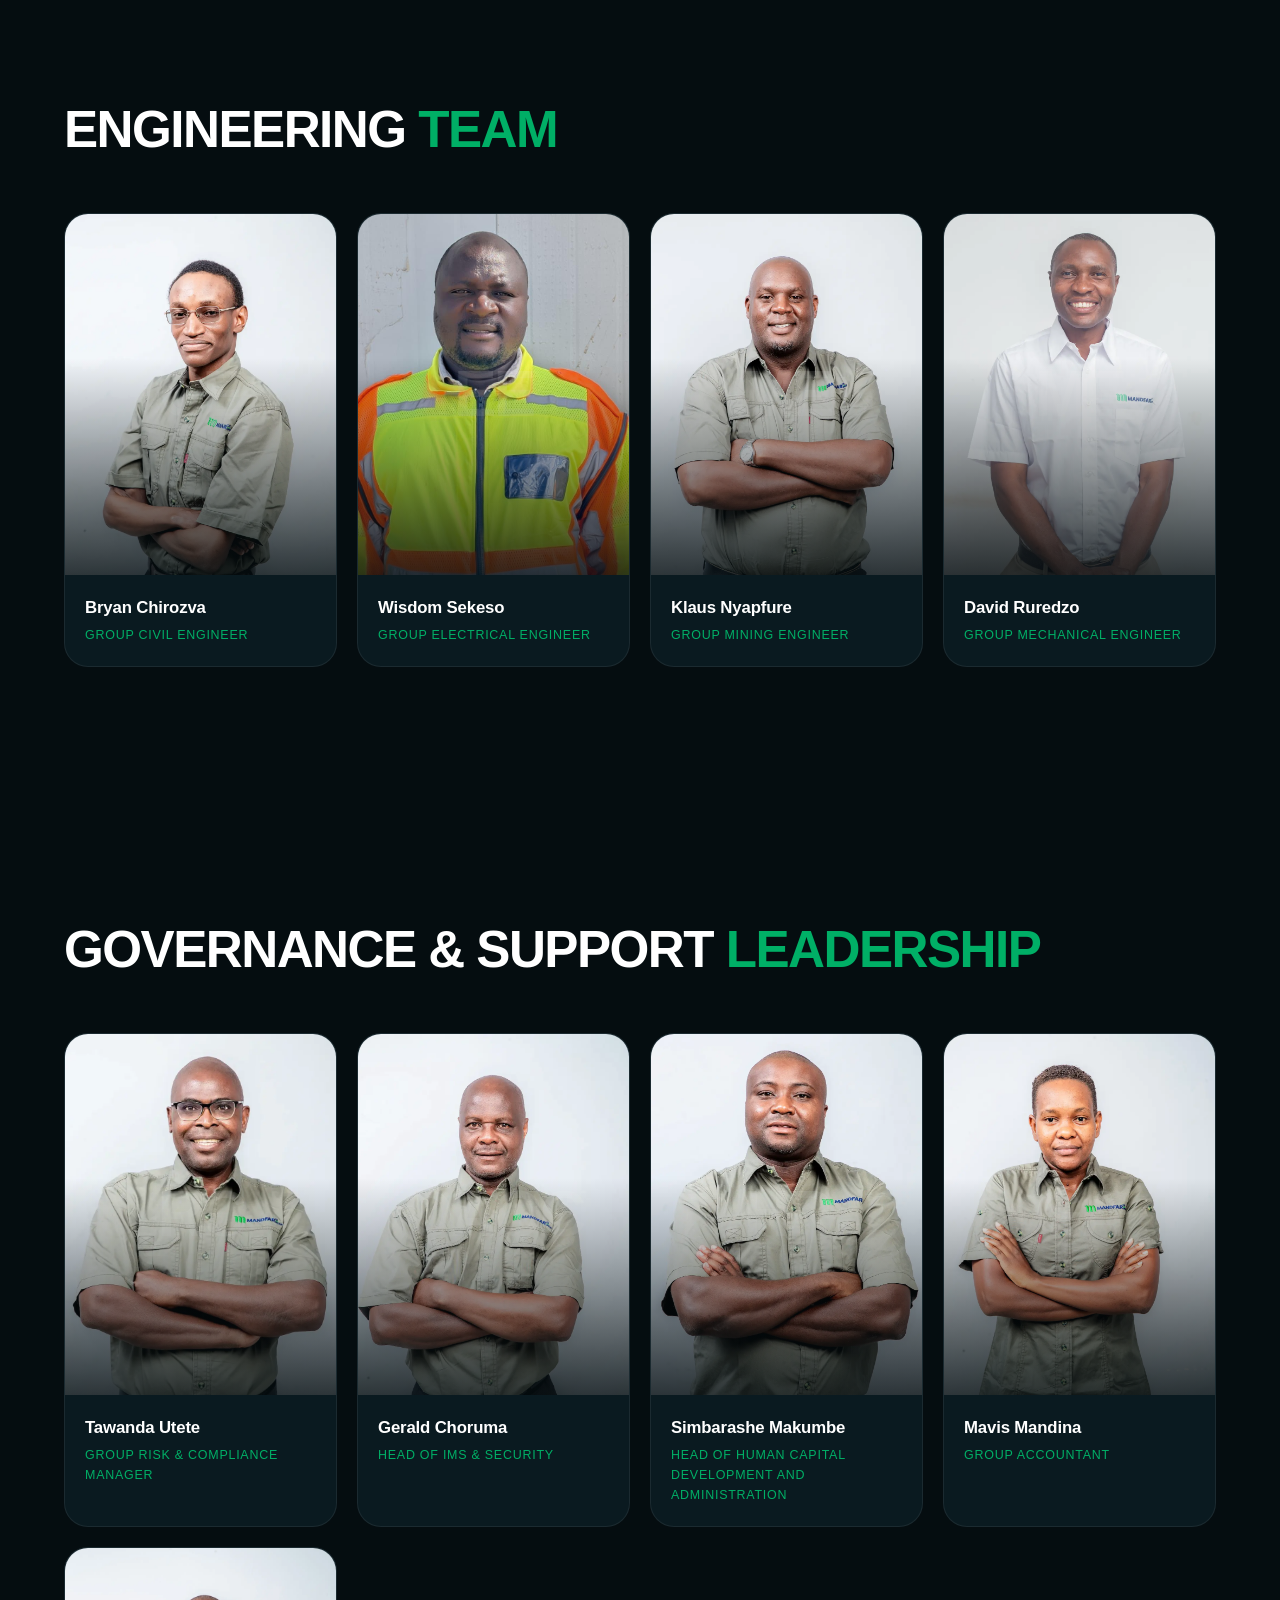
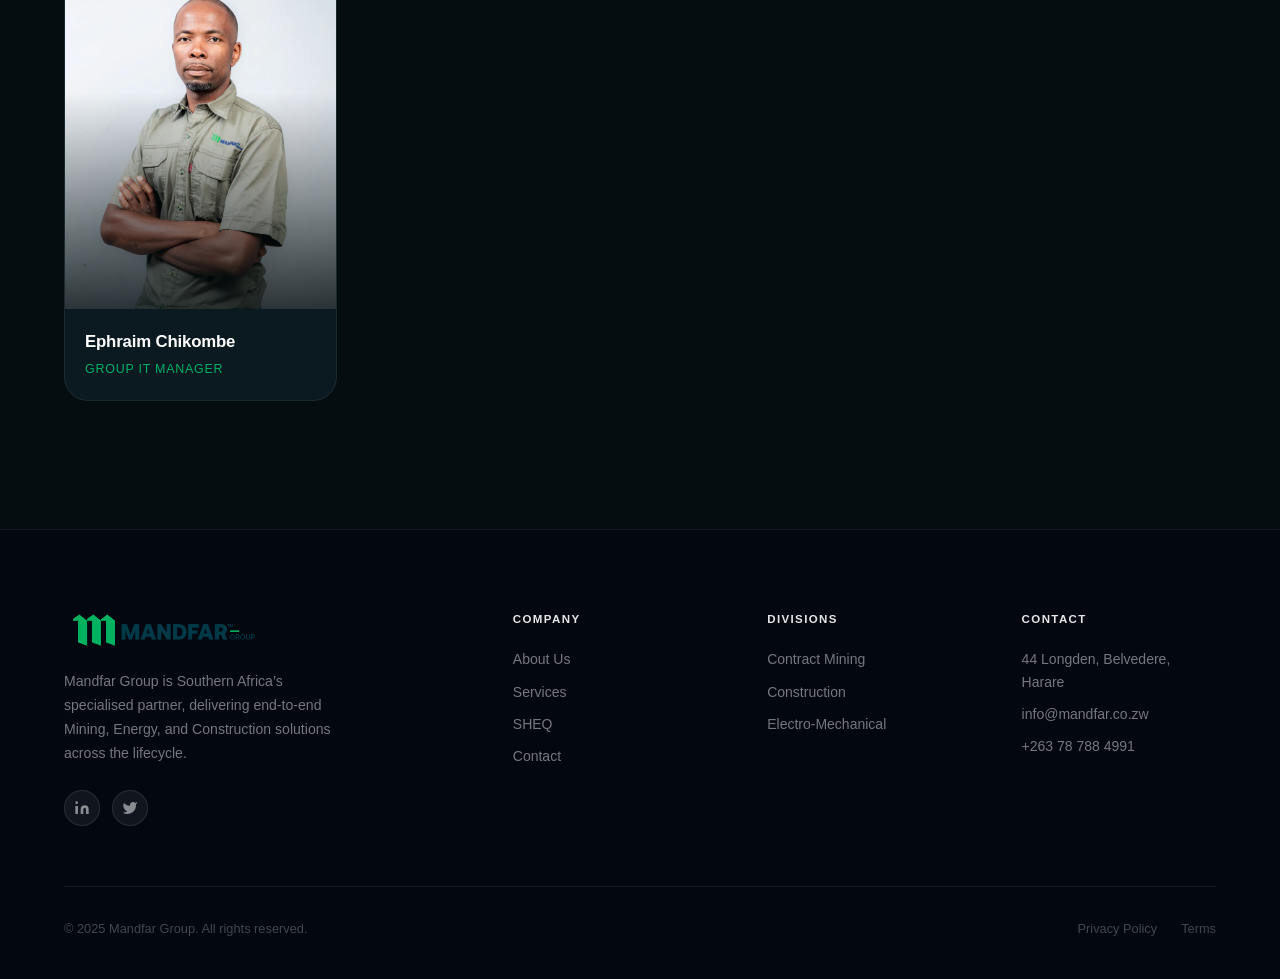
==== commit 4c3984b5: "additions" ====
--- a/about.html
+++ b/about.html
@@ -1,6 +1,7 @@
 <!DOCTYPE html>
 <html lang="en">
 <head>
+<link rel="icon" type="image/svg+xml" href="/assets/favicon.png" />  
 <meta charset="UTF-8"><meta name="viewport" content="width=device-width,initial-scale=1">
 <title>About Mandfar Group — Our Story, Leadership & Vision</title>
 <link rel="stylesheet" href="css/main.css">
@@ -274,7 +275,7 @@
       </div>
       <div class="team-card reveal delay-2">
         <div class="team-card-photo">
-          <div class="team-card-photo-bg team-photo-coo" style="background-image: url();background-position: center;background-size: cover;">
+          <div class="team-card-photo-bg team-photo-coo" style="background-image: url(assets/sekeso.jpeg);background-position: center;background-size: cover;">
             <div class="team-initial">EE</div>
           </div>
           <div class="team-card-photo-overlay"></div>
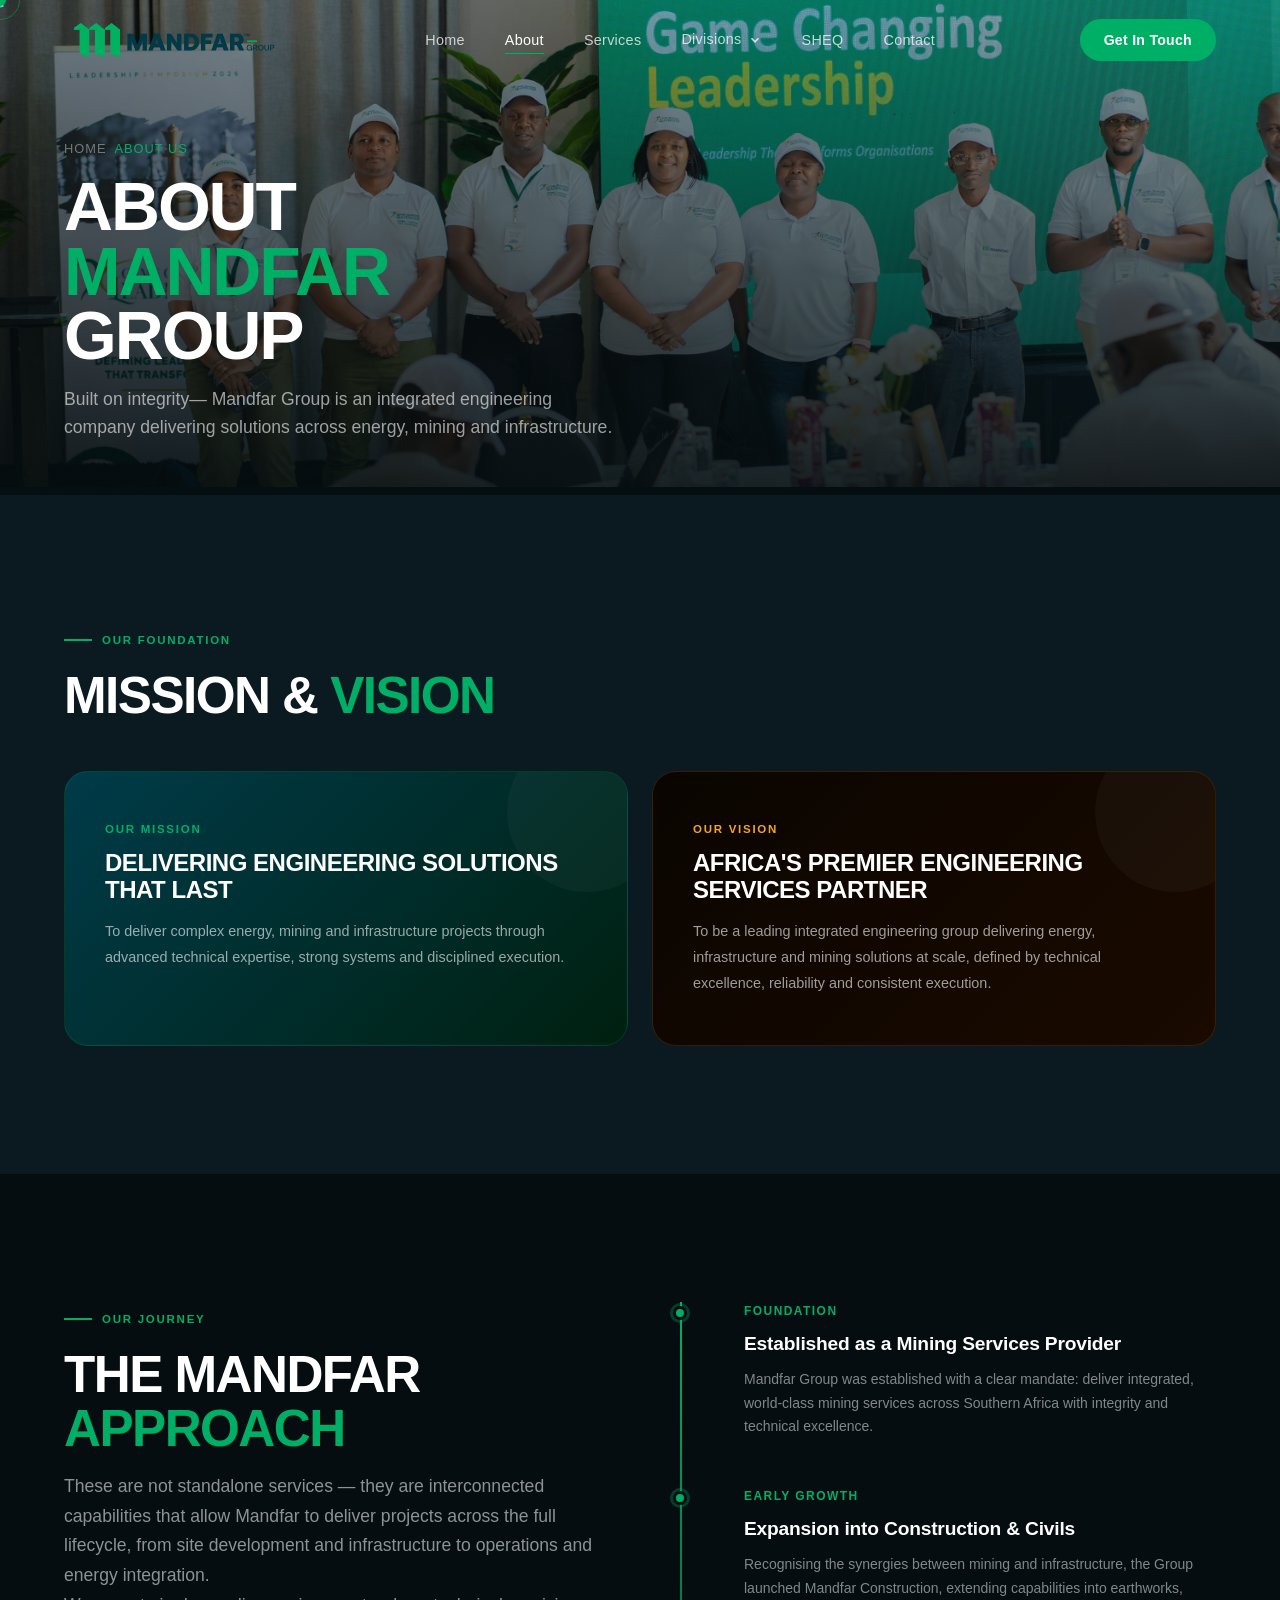
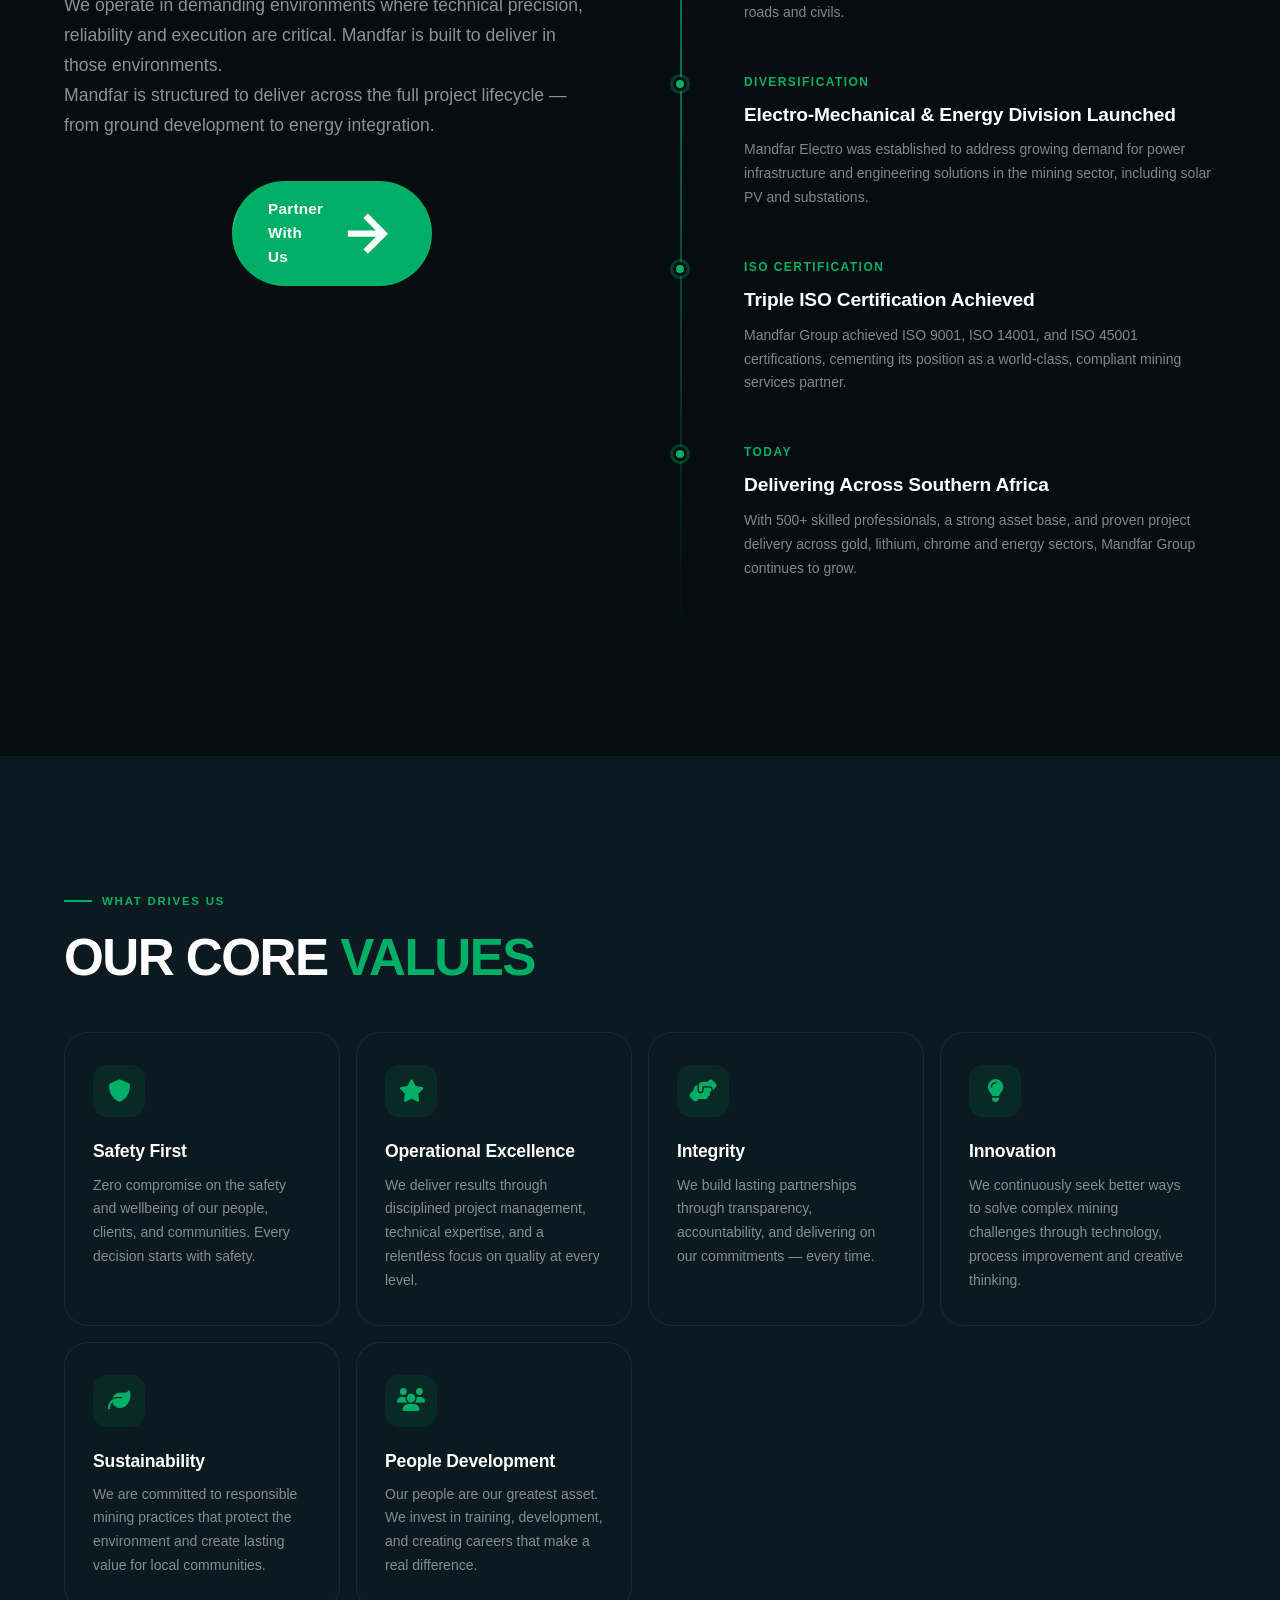
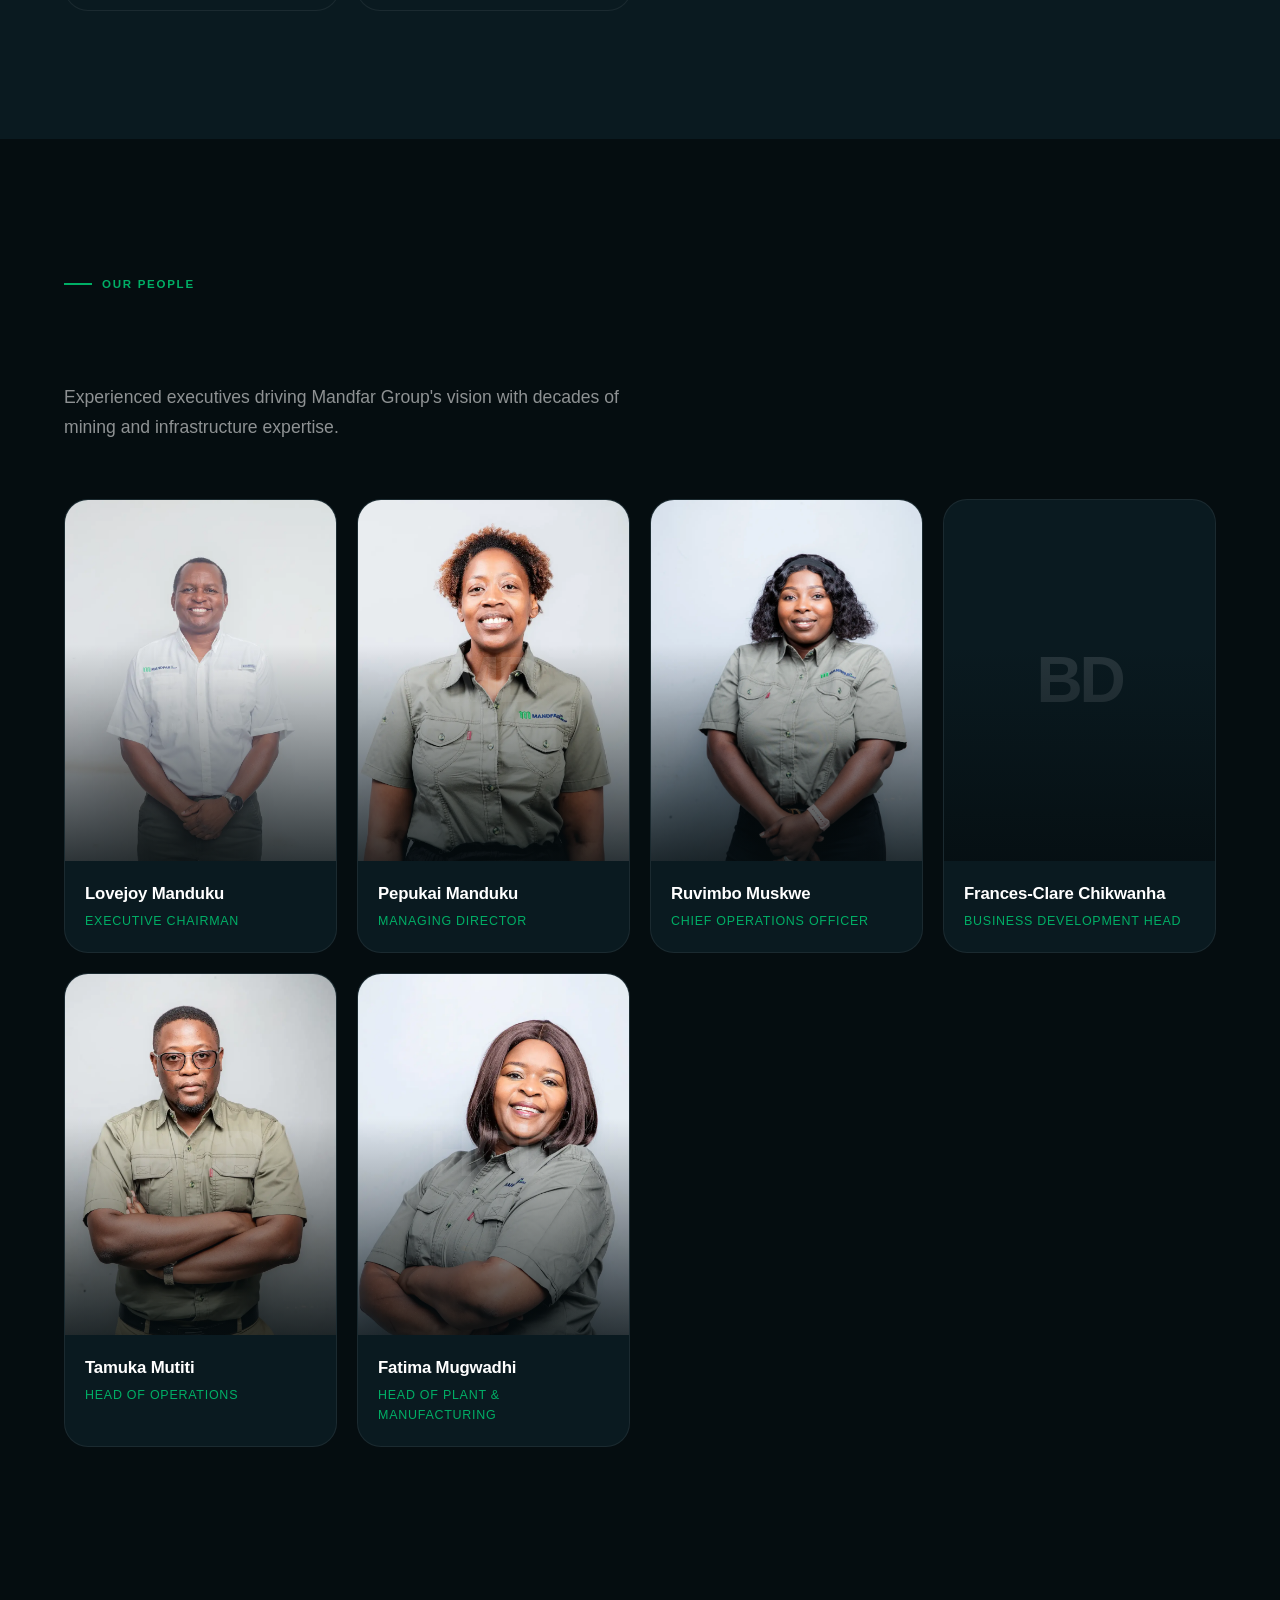
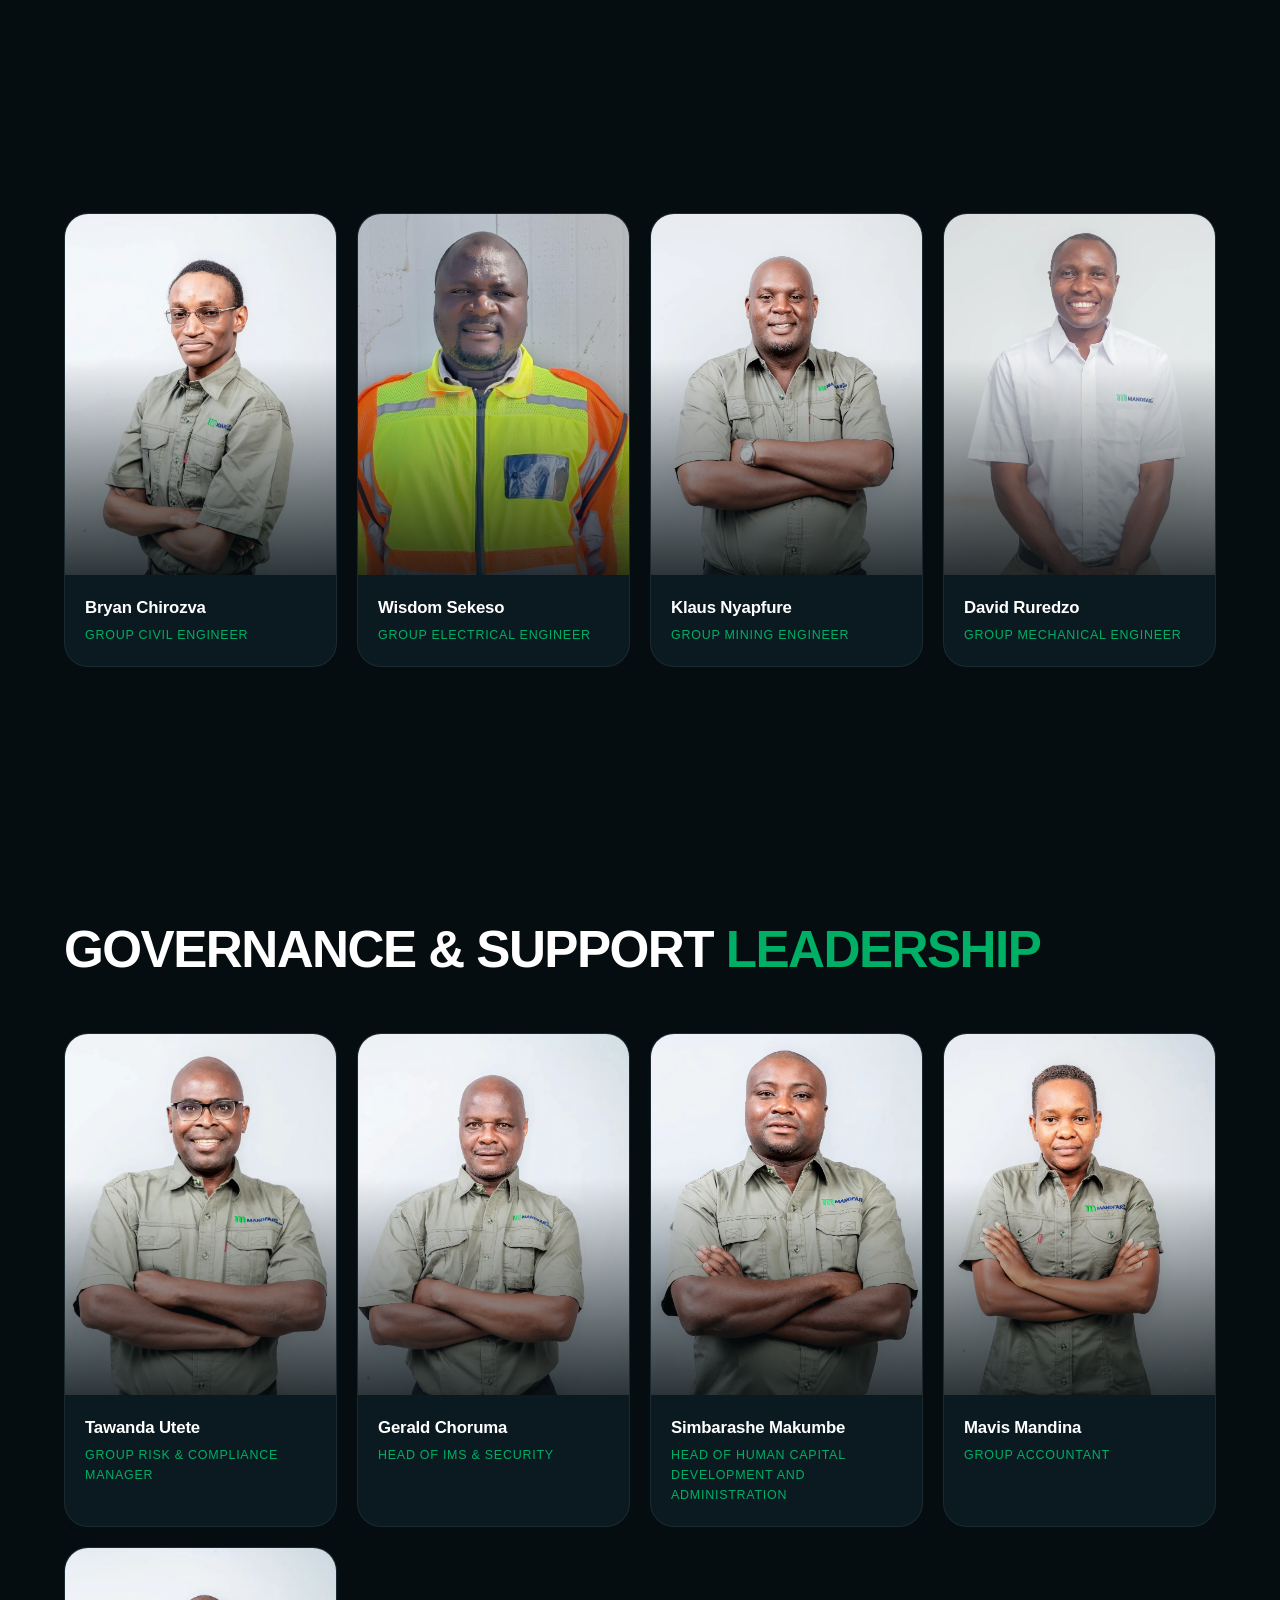
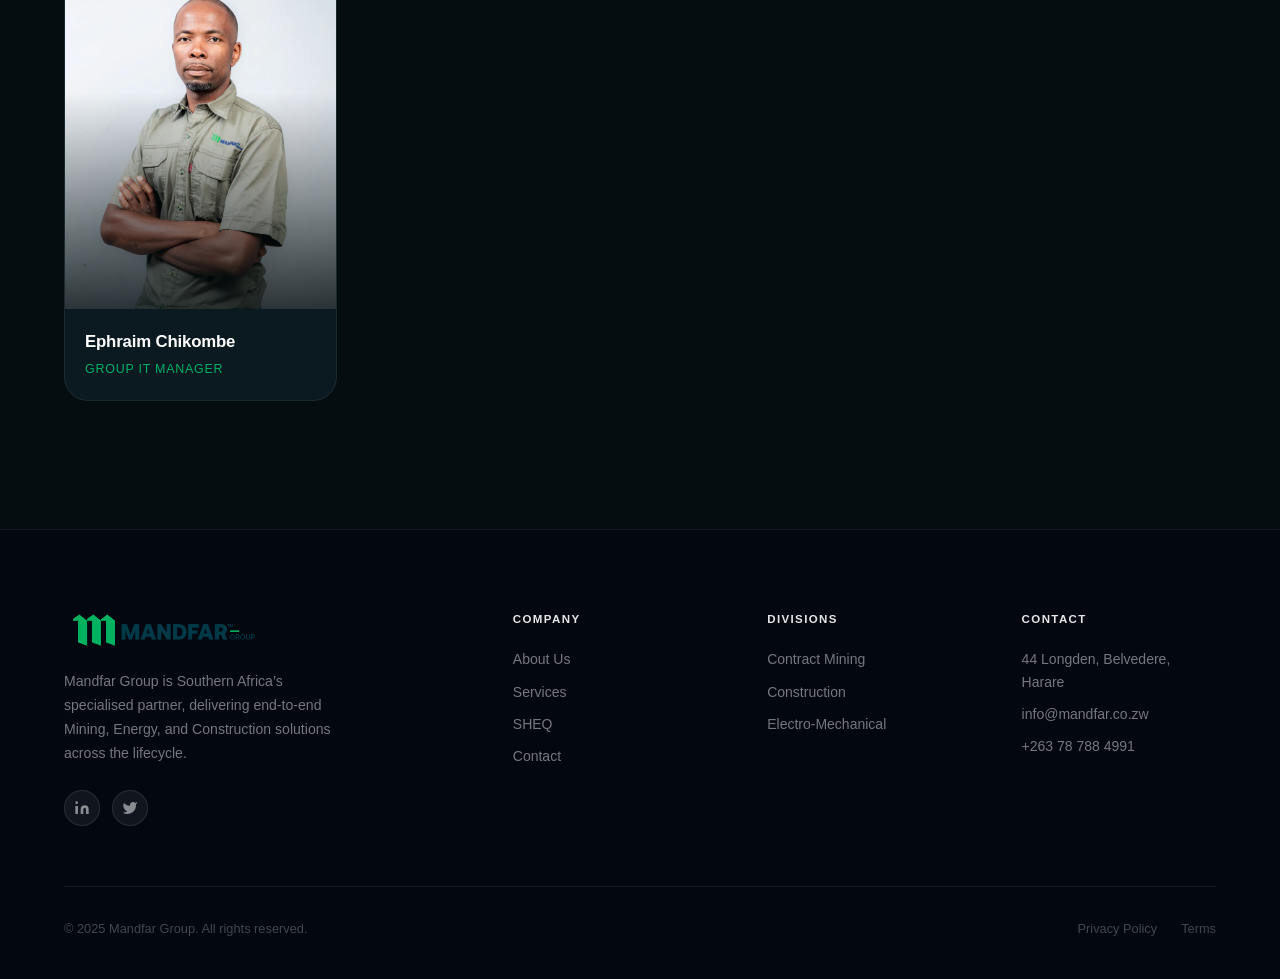
==== commit 3d55c039: "last" ====
--- a/about.html
+++ b/about.html
@@ -3,6 +3,7 @@
 <head>
 <link rel="icon" type="image/svg+xml" href="/assets/favicon.png" />  
 <meta charset="UTF-8"><meta name="viewport" content="width=device-width,initial-scale=1">
+<meta name="description" content="Learn about Mandfar Group's history, mission, and leadership team. We are a Zimbabwean industrial group built on integrity, safety, and engineering excellence.">
 <title>About Mandfar Group — Our Story, Leadership & Vision</title>
 <link rel="stylesheet" href="css/main.css">
 <link rel="stylesheet" href="https://cdnjs.cloudflare.com/ajax/libs/font-awesome/6.5.1/css/all.min.css">
